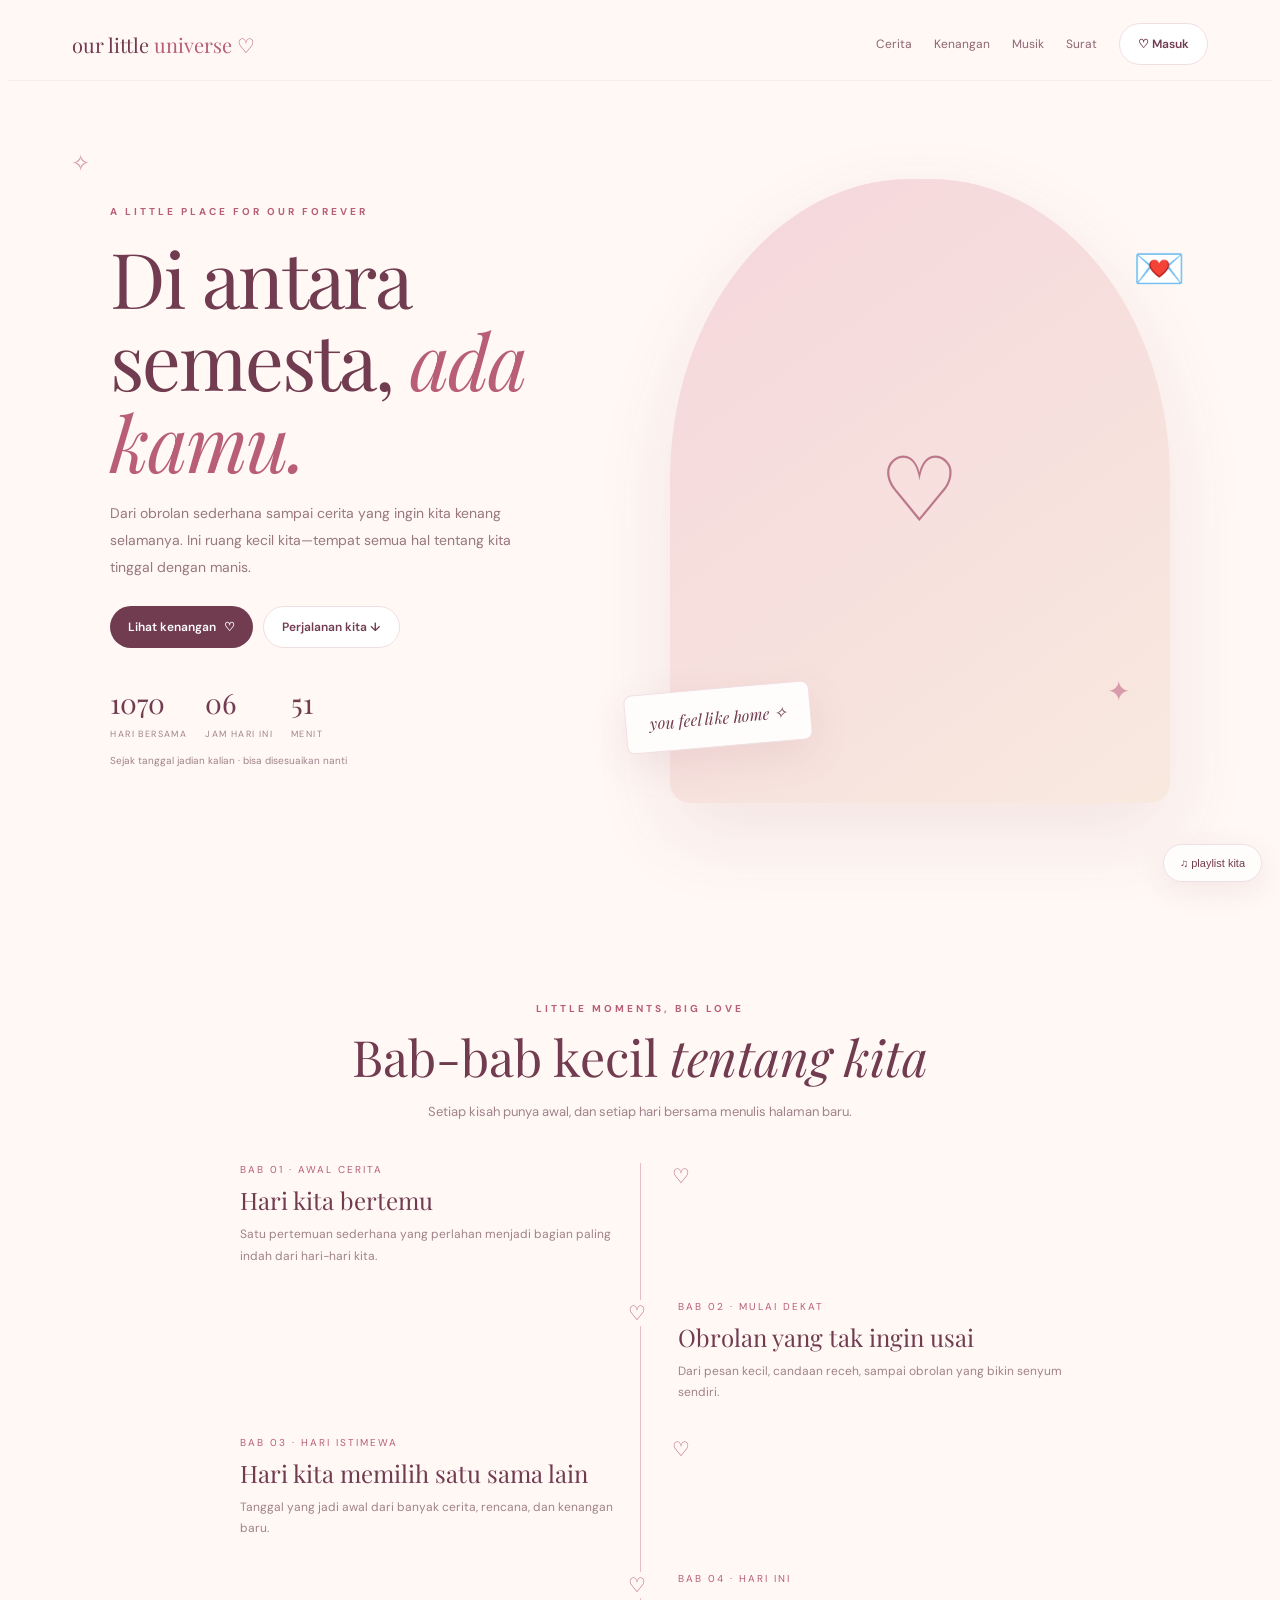
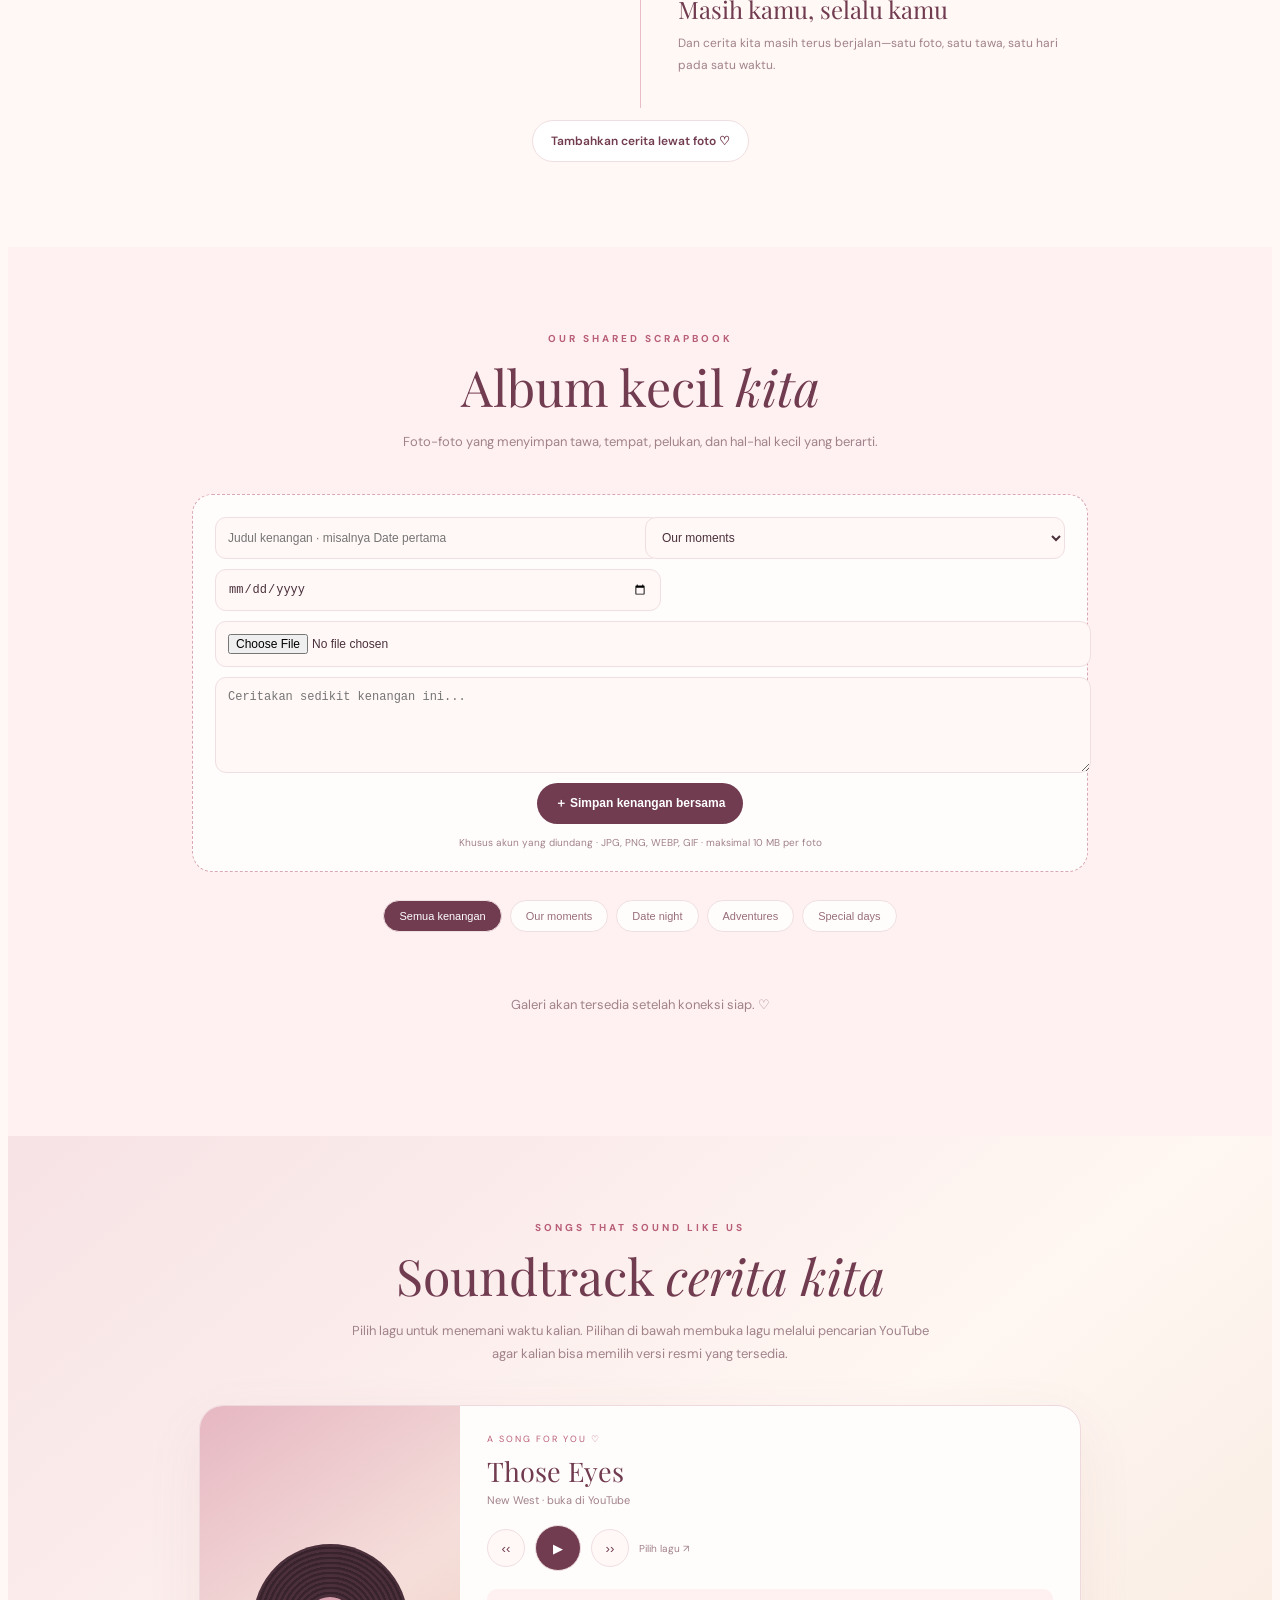
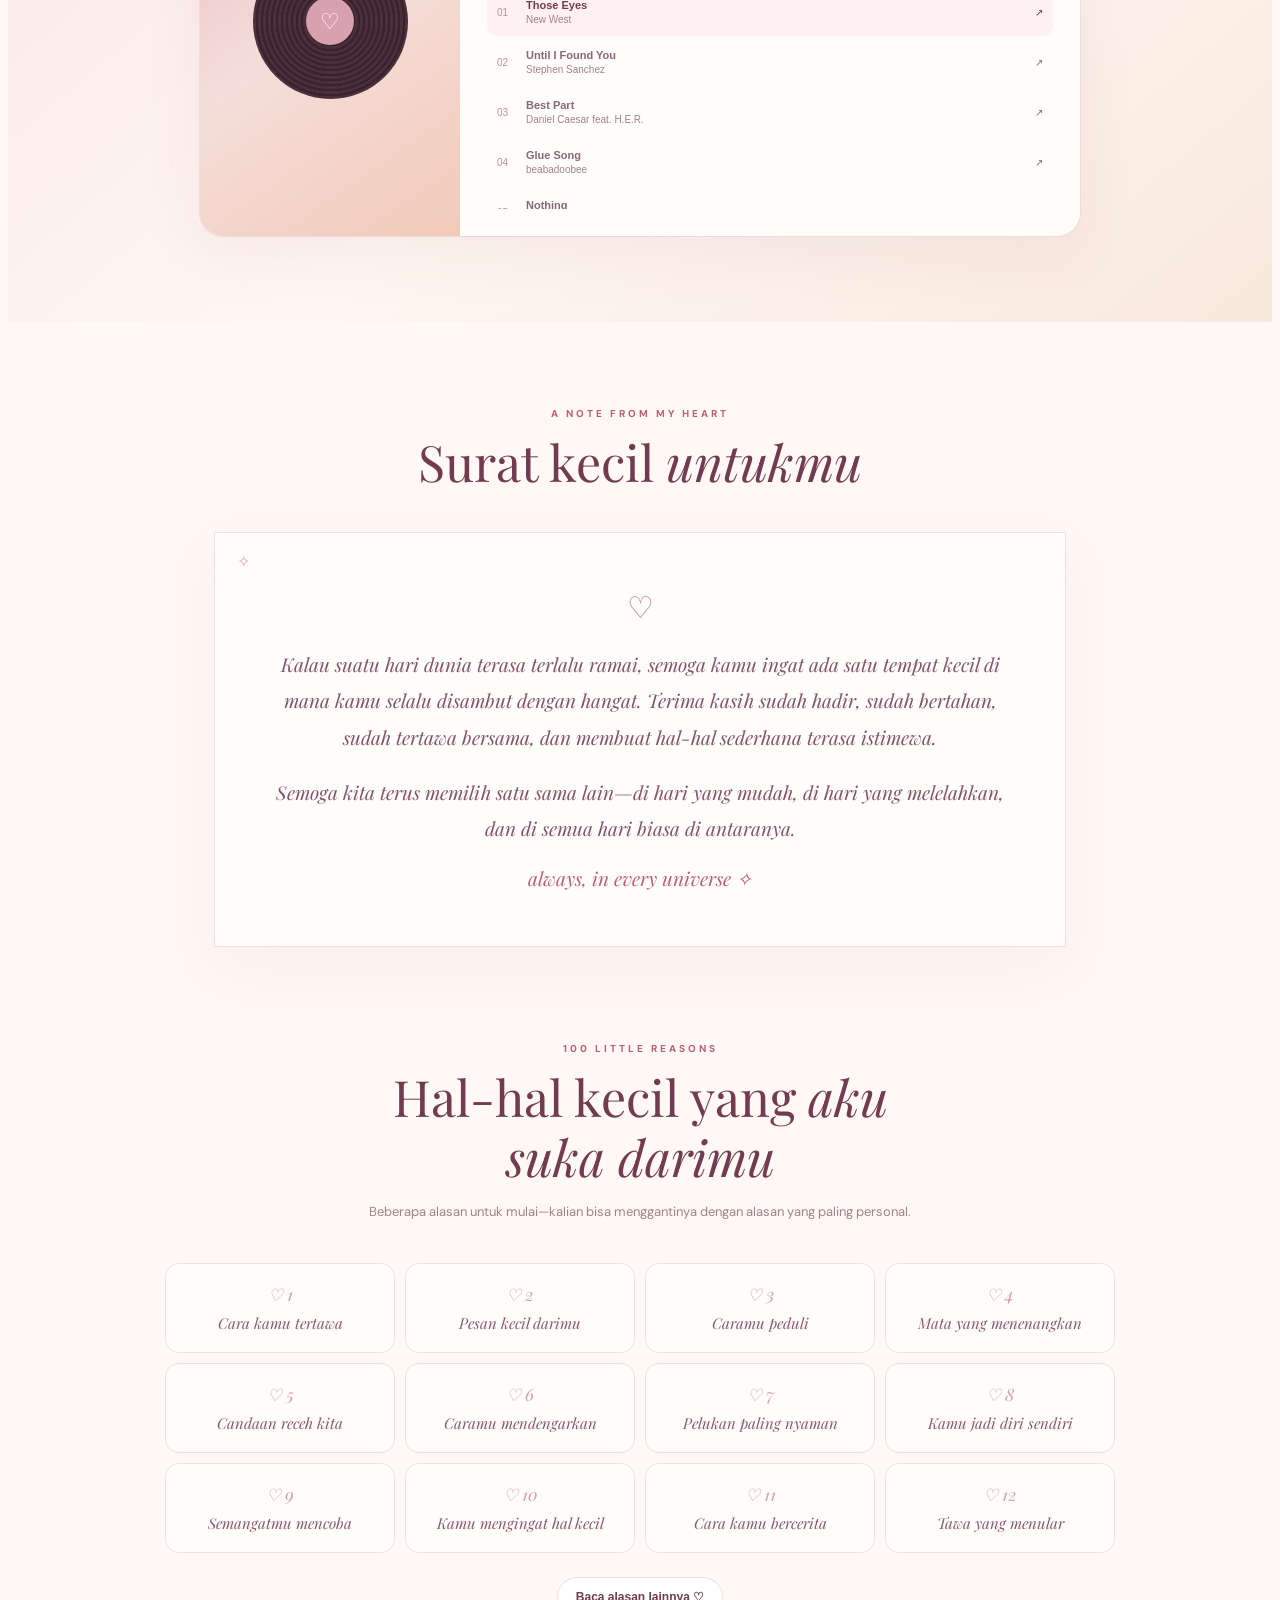
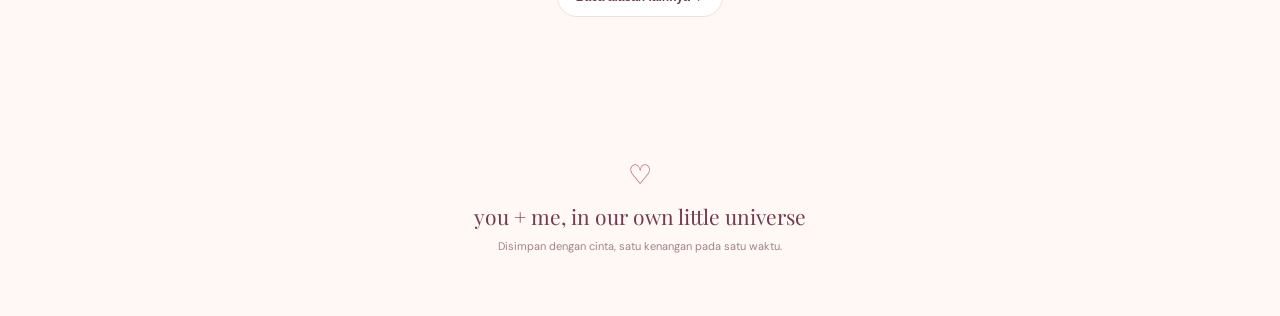
==== public/index.html @ 878b1ac9 "Buat website romantis dengan banyak lagu, animasi romantis, timeline hubungan, dan galeri foto bersa" ====
<!doctype html>
<html lang="id"><head><meta charset="utf-8"><meta name="viewport" content="width=device-width,initial-scale=1"><meta name="theme-color" content="#fff7f5"><title>Our Little Universe ♡</title><link rel="stylesheet" href="/theme.css"><style>
@import url('https://fonts.googleapis.com/css2?family=DM+Sans:wght@400;500;600;700&family=Playfair+Display:ital,wght@0,400;0,500;0,600;1,400;1,500&display=swap');:root{--bg:#fff8f5;--paper:#fffdfb;--rose:#b85e78;--wine:#713b50;--ink:#4b303b;--muted:#a1828b;--line:#f0dfe2}body{font-family:'DM Sans',sans-serif;background:var(--bg);overflow-x:hidden}.serif{font-family:'Playfair Display',Georgia,serif}.top{position:sticky;top:0;z-index:20;display:flex;justify-content:space-between;align-items:center;padding:15px clamp(18px,5vw,70px);background:#fff8f5e8;backdrop-filter:blur(14px);border-bottom:1px solid #f0dfe270}.brand{font-family:'Playfair Display',serif;font-size:20px;color:var(--wine)}.brand span{color:var(--rose)}.nav{display:flex;gap:22px;align-items:center}.nav a{text-decoration:none;color:#8c6673;font-size:12px}.pill,.btn{border:0;border-radius:999px;padding:12px 18px;background:var(--wine);color:#fff;font-size:12px;font-weight:600;text-decoration:none;display:inline-flex;gap:8px;align-items:center;justify-content:center}.pill.light{background:#fff;color:var(--wine);border:1px solid var(--line)}.hero{position:relative;min-height:680px;display:grid;grid-template-columns:1.02fr .98fr;align-items:center;gap:40px;padding:70px clamp(20px,8vw,120px) 86px;overflow:hidden}.eyebrow{font-size:10px;letter-spacing:3px;text-transform:uppercase;color:var(--rose);font-weight:700}.hero h1{font:400 clamp(46px,6vw,82px)/1.07 'Playfair Display',Georgia,serif;letter-spacing:-2px;color:var(--wine);margin:18px 0}.hero h1 em{font-weight:400;color:var(--rose)}.lead{color:#987781;max-width:430px;line-height:1.9;font-size:14px}.actions{display:flex;gap:10px;flex-wrap:wrap;margin:26px 0}.counter{display:flex;gap:18px;margin-top:36px}.count{min-width:62px}.count b{display:block;font:400 28px 'Playfair Display',serif;color:var(--wine)}.count small{font-size:9px;letter-spacing:1.4px;color:#a1828b;text-transform:uppercase}.hero-art{position:relative;max-width:500px;width:100%;margin:auto}.hero-photo{width:100%;aspect-ratio:4/5;object-fit:cover;border-radius:48% 48% 20px 20px;box-shadow:0 30px 80px #8f45551c;background:linear-gradient(145deg,#f5d6db,#f8e9df);display:grid;place-items:center;overflow:hidden}.hero-photo img{width:100%;height:100%;object-fit:cover}.photo-placeholder{font-size:90px;color:#bc788b}.floating-note{position:absolute;bottom:9%;left:-9%;padding:18px 23px;background:#fffdfb;border:1px solid #f1dfe3;box-shadow:0 12px 40px #8f45551a;border-radius:8px;transform:rotate(-5deg);font:italic 16px 'Playfair Display',serif;color:var(--wine)}.sticker{position:absolute;right:-15px;top:10%;font-size:42px;animation:float 4s ease-in-out infinite}.sparkle{position:absolute;color:#d89bab;animation:twinkle 3s infinite}.sparkle.s1{top:8%;left:5%;font-size:23px}.sparkle.s2{bottom:15%;right:8%;font-size:28px;animation-delay:1s}.section{padding:85px clamp(20px,8vw,120px)}.section-head{text-align:center;max-width:600px;margin:0 auto 40px}.section-head h2{font:400 clamp(34px,4vw,50px)/1.2 'Playfair Display',serif;color:var(--wine);margin:12px 0}.section-head p{font-size:13px;color:var(--muted);line-height:1.8}.stats{display:grid;grid-template-columns:repeat(3,1fr);gap:12px;max-width:800px;margin:0 auto}.stat{padding:26px;text-align:center;border:1px solid var(--line);border-radius:18px;background:#fffdfb}.stat b{display:block;font:400 30px 'Playfair Display',serif;color:var(--rose)}.stat span{font-size:10px;letter-spacing:1.2px;color:var(--muted);text-transform:uppercase}.timeline{max-width:800px;margin:auto;position:relative}.timeline:before{content:'';position:absolute;left:50%;top:0;bottom:0;width:1px;background:#e8bdc8}.event{width:50%;padding:0 38px 32px 0;position:relative}.event:nth-child(even){margin-left:50%;padding:0 0 32px 38px}.event:after{content:'♡';position:absolute;right:-12px;top:0;color:var(--rose);background:var(--bg);font-size:20px}.event:nth-child(even):after{right:auto;left:-12px}.event .date{font-size:10px;letter-spacing:2px;color:var(--rose);text-transform:uppercase}.event h3{font:400 24px 'Playfair Display',serif;color:var(--wine);margin:8px 0}.event p{font-size:12px;line-height:1.8;color:var(--muted);margin:0}.gallery-wrap{background:#fff1f1}.gallery-tools{display:flex;justify-content:center;gap:8px;flex-wrap:wrap;margin-bottom:26px}.filter{border:1px solid var(--line);background:#fffdfb;color:#986e7a;border-radius:999px;padding:9px 15px;font-size:11px}.filter.active{background:var(--wine);color:#fff}.upload{max-width:850px;margin:0 auto 28px;padding:22px;background:#fffdfb;border:1px dashed #d9a8b6;border-radius:20px}.upload-grid{display:grid;grid-template-columns:1fr 1fr;gap:10px}.upload input,.upload textarea,.upload select{width:100%;border:1px solid var(--line);background:#fff8f7;border-radius:11px;padding:12px;color:var(--ink);font-size:12px}.upload textarea{grid-column:1/-1;min-height:70px;resize:vertical}.upload .file{grid-column:1/-1}.upload .submit{grid-column:1/-1;justify-self:center}.gallery{display:grid;grid-template-columns:repeat(3,minmax(0,1fr));gap:18px;max-width:1100px;margin:auto}.memory{background:#fffdfb;padding:10px 10px 18px;border:1px solid #f1e2e5;box-shadow:0 8px 24px #7f43510a;transform:rotate(var(--tilt,0deg));transition:transform .3s,box-shadow .3s;cursor:pointer}.memory:hover{transform:translateY(-6px) rotate(0deg);box-shadow:0 18px 40px #7f435118}.memory img{width:100%;aspect-ratio:4/4.5;object-fit:cover;display:block;background:#f7e3e5}.memory h3{font:400 19px 'Playfair Display',serif;margin:13px 5px 5px;color:var(--wine)}.memory p{font-size:11px;line-height:1.6;color:var(--muted);margin:0 5px}.memory small{display:block;margin:10px 5px 0;font-size:9px;letter-spacing:1px;color:#bd8a98}.empty{grid-column:1/-1;text-align:center;padding:38px;color:var(--muted);font-size:13px}.music{background:linear-gradient(140deg,#f7e2e5,#fff7f2 55%,#f7e8dd)}.music-player{max-width:880px;margin:auto;display:grid;grid-template-columns:260px 1fr;background:#fffdfb;border:1px solid #eed9df;border-radius:24px;overflow:hidden;box-shadow:0 20px 60px #87445612}.album{display:grid;place-items:center;min-height:280px;background:linear-gradient(145deg,#e6b7c2,#f5deda,#f1c9b8);font-size:78px;position:relative}.vinyl{width:155px;height:155px;border-radius:50%;background:repeating-radial-gradient(circle,#4b303b 0 2px,#38232d 3px 5px);display:grid;place-items:center;animation:spin 12s linear infinite}.vinyl:after{content:'♡';width:48px;height:48px;border-radius:50%;display:grid;place-items:center;background:#d9a0af;color:#fff;font-size:22px}.player-body{padding:27px}.now-label{font-size:9px;letter-spacing:2px;color:var(--rose);text-transform:uppercase}.track-title{font:400 27px 'Playfair Display',serif;color:var(--wine);margin:8px 0 4px}.artist{font-size:11px;color:var(--muted)}.player-controls{display:flex;align-items:center;gap:10px;margin:18px 0}.control{border:1px solid var(--line);border-radius:50%;width:38px;height:38px;background:#fff8f7;color:var(--wine)}.control.main{background:var(--wine);color:white;width:46px;height:46px}.playlist{display:grid;gap:3px;max-height:220px;overflow:auto}.track{border:0;background:transparent;display:flex;align-items:center;gap:12px;padding:10px;border-radius:10px;text-align:left;color:#886875}.track:hover,.track.active{background:#fff0f2;color:var(--wine)}.track .num{font-size:10px;color:#c58d9c;width:17px}.track strong{font-size:11px;font-weight:600;display:block}.track small{font-size:10px;color:var(--muted)}.track .out{margin-left:auto;font-size:10px}.love-letter{max-width:740px;margin:auto;padding:clamp(28px,5vw,55px);background:#fffdfb;border:1px solid var(--line);box-shadow:0 20px 60px #8744560d;text-align:center;position:relative}.love-letter:before{content:'✧';position:absolute;top:18px;left:22px;color:#dba7b5}.love-letter p{font:italic 19px/1.9 'Playfair Display',serif;color:#815566}.reasons{display:grid;grid-template-columns:repeat(4,1fr);gap:10px;max-width:950px;margin:auto}.reason{padding:19px 12px;background:#fffdfb;border:1px solid var(--line);border-radius:14px;text-align:center;font:italic 15px 'Playfair Display',serif;color:#88596a}.reason span{display:block;color:#d39aa9;font-size:17px;margin-bottom:8px}.footer{text-align:center;padding:55px 20px;color:#a1828b;font-size:11px}.footer .heart{font-size:27px;color:var(--rose);display:block;margin-bottom:10px;animation:pulse 2s infinite}.music-note{position:fixed;right:18px;bottom:18px;z-index:30;border:1px solid var(--line);background:#fffdfb;color:var(--wine);border-radius:999px;padding:12px 16px;box-shadow:0 8px 30px #87445618;font-size:11px}.toast{position:fixed;left:50%;bottom:24px;transform:translate(-50%,20px);background:#713b50;color:#fff;padding:12px 20px;border-radius:999px;font-size:12px;opacity:0;transition:.3s;z-index:60;pointer-events:none}.toast.show{opacity:1;transform:translate(-50%,0)}.hearts{position:fixed;inset:0;pointer-events:none;overflow:hidden;z-index:25}.heartbit{position:absolute;bottom:-40px;color:#d997a9;animation:rise 9s linear forwards;opacity:.65}.modal{position:fixed;inset:0;background:#432432b8;display:none;align-items:center;justify-content:center;padding:20px;z-index:50}.modal.open{display:flex}.modal-card{max-width:760px;width:100%;background:#fffdfb;padding:12px;border-radius:18px}.modal-card img{width:100%;max-height:70vh;object-fit:contain;background:#f8e9eb}.modal-caption{padding:12px 6px;color:var(--wine)}.modal-caption p{font-size:12px;color:var(--muted)}.close{float:right;border:0;background:#f9e9ec;color:var(--wine);border-radius:50%;width:32px;height:32px}.signed{font-size:10px;color:var(--muted)}
@keyframes float{0%,100%{transform:translateY(0) rotate(7deg)}50%{transform:translateY(-12px) rotate(-4deg)}}@keyframes twinkle{0%,100%{opacity:.35;transform:scale(.8)}50%{opacity:1;transform:scale(1.15)}}@keyframes pulse{0%,100%{transform:scale(1)}50%{transform:scale(1.1)}}@keyframes spin{to{transform:rotate(360deg)}}@keyframes rise{to{transform:translateY(-110vh) rotate(25deg);opacity:0}}@media(max-width:760px){.nav{gap:11px}.nav a{font-size:10px}.nav .pill{padding:9px 12px}.hero{grid-template-columns:1fr;padding-top:48px;gap:24px;min-height:auto}.hero-copy{text-align:center}.hero .lead{margin:auto}.actions,.counter{justify-content:center}.hero-art{max-width:350px}.floating-note{left:-2%}.section{padding:65px 18px}.gallery{grid-template-columns:repeat(2,minmax(0,1fr));gap:11px}.music-player{grid-template-columns:1fr}.album{min-height:190px}.vinyl{width:120px;height:120px}.reasons{grid-template-columns:repeat(2,1fr)}.event{padding-right:22px}.event:nth-child(even){padding-left:22px}.event h3{font-size:20px}.stats{gap:7px}.stat{padding:19px 8px}.stat b{font-size:25px}.stat span{font-size:8px}.upload-grid{grid-template-columns:1fr}.upload textarea,.upload .file,.upload .submit{grid-column:1}.brand{font-size:16px}}@media(prefers-reduced-motion:reduce){*,*:before,*:after{animation-duration:.01ms!important;animation-iteration-count:1!important;scroll-behavior:auto!important;transition:none!important}}
</style></head><body><header class="top"><a class="brand" href="#home" style="text-decoration:none">our little <span>universe ♡</span></a><nav class="nav"><a href="#story">Cerita</a><a href="#memories">Kenangan</a><a href="#music">Musik</a><a href="#letter">Surat</a><a class="pill light" href="/login">♡ Masuk</a></nav></header><div class="hearts" id="hearts"></div><main id="home"><section class="hero"><span class="sparkle s1">✧</span><div class="hero-copy"><div class="eyebrow">a little place for our forever</div><h1>Di antara<br>semesta, <em>ada kamu.</em></h1><p class="lead">Dari obrolan sederhana sampai cerita yang ingin kita kenang selamanya. Ini ruang kecil kita—tempat semua hal tentang kita tinggal dengan manis.</p><div class="actions"><a class="pill" href="#memories">Lihat kenangan <span>♡</span></a><a class="pill light" href="#story">Perjalanan kita ↓</a></div><div class="counter"><div class="count"><b id="days">000</b><small>hari bersama</small></div><div class="count"><b id="hours">00</b><small>jam hari ini</small></div><div class="count"><b id="minutes">00</b><small>menit</small></div></div><p class="signed" style="margin-top:12px">Sejak tanggal jadian kalian · bisa disesuaikan nanti</p></div><div class="hero-art"><div class="hero-photo" id="heroPhoto"><div class="photo-placeholder">♡</div></div><div class="floating-note">you feel like home ✧</div><div class="sticker">💌</div><span class="sparkle s2">✦</span></div></section><section class="section" id="story"><div class="section-head"><div class="eyebrow">little moments, big love</div><h2>Bab-bab kecil <em>tentang kita</em></h2><p>Setiap kisah punya awal, dan setiap hari bersama menulis halaman baru.</p></div><div class="timeline"><article class="event"><div class="date">Bab 01 · awal cerita</div><h3>Hari kita bertemu</h3><p>Satu pertemuan sederhana yang perlahan menjadi bagian paling indah dari hari-hari kita.</p></article><article class="event"><div class="date">Bab 02 · mulai dekat</div><h3>Obrolan yang tak ingin usai</h3><p>Dari pesan kecil, candaan receh, sampai obrolan yang bikin senyum sendiri.</p></article><article class="event"><div class="date">Bab 03 · hari istimewa</div><h3>Hari kita memilih satu sama lain</h3><p>Tanggal yang jadi awal dari banyak cerita, rencana, dan kenangan baru.</p></article><article class="event"><div class="date">Bab 04 · hari ini</div><h3>Masih kamu, selalu kamu</h3><p>Dan cerita kita masih terus berjalan—satu foto, satu tawa, satu hari pada satu waktu.</p></article></div><div style="text-align:center;margin-top:12px"><a class="pill light" href="#memories">Tambahkan cerita lewat foto ♡</a></div></section><section class="section gallery-wrap" id="memories"><div class="section-head"><div class="eyebrow">our shared scrapbook</div><h2>Album kecil <em>kita</em></h2><p>Foto-foto yang menyimpan tawa, tempat, pelukan, dan hal-hal kecil yang berarti.</p></div><div class="upload"><form id="uploadForm" class="upload-grid"><input name="title" placeholder="Judul kenangan · misalnya Date pertama" maxlength="100" required><select name="category"><option>Our moments</option><option>Date night</option><option>Little adventures</option><option>Silly us</option><option>Special days</option><option>Just because</option></select><input name="date" type="date" aria-label="Tanggal kenangan"><input name="file" class="file" type="file" accept="image/jpeg,image/png,image/webp,image/gif" required><textarea name="caption" maxlength="500" placeholder="Ceritakan sedikit kenangan ini..."></textarea><button class="pill submit" type="submit">＋ Simpan kenangan bersama</button></form><p class="signed" style="text-align:center;margin:12px 0 0">Khusus akun yang diundang · JPG, PNG, WEBP, GIF · maksimal 10 MB per foto</p></div><div class="gallery-tools"><button class="filter active" data-filter="All">Semua kenangan</button><button class="filter" data-filter="Our moments">Our moments</button><button class="filter" data-filter="Date night">Date night</button><button class="filter" data-filter="Little adventures">Adventures</button><button class="filter" data-filter="Special days">Special days</button></div><div class="gallery" id="gallery"><div class="empty">Kenangan kalian akan muncul di sini setelah login dan mengunggah foto ♡</div></div></section><section class="section music" id="music"><div class="section-head"><div class="eyebrow">songs that sound like us</div><h2>Soundtrack <em>cerita kita</em></h2><p>Pilih lagu untuk menemani waktu kalian. Pilihan di bawah membuka lagu melalui pencarian YouTube agar kalian bisa memilih versi resmi yang tersedia.</p></div><div class="music-player"><div class="album"><div class="vinyl"></div></div><div class="player-body"><div class="now-label">a song for you ♡</div><div class="track-title" id="trackTitle">Those Eyes</div><div class="artist" id="trackArtist">New West · buka untuk mendengarkan</div><div class="player-controls"><button class="control" id="prev" aria-label="Lagu sebelumnya">‹‹</button><button class="control main" id="play" aria-label="Buka lagu">▶</button><button class="control" id="next" aria-label="Lagu berikutnya">››</button><span class="signed">Pilih lagu ↗</span></div><div class="playlist" id="playlist"></div></div></div></section><section class="section" id="letter"><div class="section-head"><div class="eyebrow">a note from my heart</div><h2>Surat kecil <em>untukmu</em></h2></div><div class="love-letter"><div style="font-size:30px;color:#c47e91">♡</div><p>Kalau suatu hari dunia terasa terlalu ramai, semoga kamu ingat ada satu tempat kecil di mana kamu selalu disambut dengan hangat. Terima kasih sudah hadir, sudah bertahan, sudah tertawa bersama, dan membuat hal-hal sederhana terasa istimewa.</p><p>Semoga kita terus memilih satu sama lain—di hari yang mudah, di hari yang melelahkan, dan di semua hari biasa di antaranya.</p><div class="serif" style="color:#b85e78;font-size:19px;font-style:italic">always, in every universe ✧</div></div></section><section class="section" style="padding-top:10px"><div class="section-head"><div class="eyebrow">100 little reasons</div><h2>Hal-hal kecil yang <em>aku suka darimu</em></h2><p>Beberapa alasan untuk mulai—kalian bisa menggantinya dengan alasan yang paling personal.</p></div><div class="reasons" id="reasons"></div><div style="text-align:center;margin-top:24px"><button class="pill light" id="moreReasons">Tampilkan alasan lainnya ♡</button></div></section></main><footer class="footer"><span class="heart">♡</span><div class="serif" style="font-size:21px;color:#713b50;margin-bottom:9px">you + me, in our own little universe</div>Disimpan dengan cinta, satu kenangan pada satu waktu. <span id="userLine"></span></footer><button class="music-note" id="musicJump">♫ playlist kita</button><div class="toast" id="toast"></div><div class="modal" id="modal"><div class="modal-card"><button class="close" id="closeModal">×</button><img id="modalImg" alt="Kenangan kita"><div class="modal-caption"><strong id="modalTitle"></strong><p id="modalText"></p><button id="deleteMemory" class="pill light" style="margin:8px 0">Hapus foto ini</button></div></div></div>
<script>
const API='/api/memories';const allowedSongs=[['Those Eyes','New West'],['Until I Found You','Stephen Sanchez'],['Best Part','Daniel Caesar feat. H.E.R.'],['Glue Song','beabadoobee'],['Nothing','Bruno Major'],['I Wanna Be Yours','Arctic Monkeys'],['Every Summertime','NIKI'],['Like You Do','Joji'],['Can I Call You Tonight?','Dayglow'],['Lover','Taylor Swift'],['double take','dhruv'],['Here With Me','d4vd'],['Yellow','Coldplay'],['Kiss Me','Sixpence None the Richer'],['Lucky','Jason Mraz & Colbie Caillat'],['A Thousand Years','Christina Perri'],['Photograph','Ed Sheeran'],['Say You Won’t Let Go','James Arthur'],['Until I Found You (Em Beihold Version)','Stephen Sanchez'],['You Are The Reason','Calum Scott'],['Nothing’s Gonna Change My Love for You','George Benson'],['Can’t Help Falling in Love','Elvis Presley'],['Perfect','Ed Sheeran'],['Day 1 ◑','HONNE'],['La La Lost You','NIKI'],['The Only Exception','Paramore'],['Sweet','Cigarettes After Sex'],['I Like Me Better','Lauv'],['Just the Way You Are','Bruno Mars'],['Love Someone','Lukas Graham']];let songIndex=0;let memories=[];let activeFilter='All';let selectedMemory=null;let reasonPage=0;const reasons=['Cara kamu tertawa','Pesan kecil darimu','Caramu peduli','Mata yang menenangkan','Candaan receh kita','Caramu mendengarkan','Pelukan paling nyaman','Kamu jadi diri sendiri','Semangatmu mencoba','Kamu mengingat hal kecil','Cara kamu bercerita','Tawa yang menular','Sabar menghadapi aku','Kamu membuatku tenang','Rencana-rencana sederhana','Jalan-jalan tanpa tujuan','Makan bareng kamu','Lagu yang mengingatkanmu','Caramu menyemangati','Kita tumbuh bersama','Kamu menghargai hal kecil','Cara kamu meminta maaf','Kejujuranmu','Mimpi yang kamu ceritakan','Kamu percaya padaku','Foto blur yang lucu','Obrolan sebelum tidur','Kejutan sederhana','Cara kamu menyebut namaku','Hari biasa jadi spesial','Kamu tetap berusaha','Caramu memegang tanganku','Kita punya lelucon sendiri','Kamu menghargai waktuku','Keberanianmu','Caramu belajar hal baru','Kamu mau memahami','Kita saling menguatkan','Tatapan penuh arti','Caramu menyambutku','Pesan selamat pagi','Ucapan selamat tidur','Kamu menghormati batasanku','Kamu bangga padaku','Cara kita berdamai','Kamu mendukung mimpiku','Kita bisa diam bersama','Kamu berbagi ceritamu','Perhatian kecilmu','Kamu membuatku tersenyum','Caramu memeluk','Kamu ingat makanan favoritku','Kita merayakan hal kecil','Caramu memberi ruang','Kamu tidak berpura-pura','Kita belajar dari salah','Kamu berani jujur','Kamu membuatku merasa cukup','Kita punya tempat favorit','Kamu kirim meme lucu','Kamu menanyakan hariku','Kita membuat tradisi sendiri','Caramu bersikap lembut','Kamu peduli pada orang lain','Kamu menghargai usahaku','Kita punya lagu sendiri','Kamu menemani saat sulit','Caramu menyentuh bahuku','Kamu menerima kekuranganku','Kita merencanakan masa depan','Kamu menghargai pendapatku','Caramu menepati janji','Kita berani mencoba','Kamu mengajakku tertawa','Kamu membuatku merasa aman','Kita saling belajar','Kamu tetap lembut saat lelah','Caramu mengucap terima kasih','Kamu mau tumbuh bersama','Kita menghargai perbedaan','Kamu mendukung pilihanku','Kamu membuat rumah terasa dekat','Kita punya banyak cerita','Kamu hadir sepenuh hati','Caramu merayakan keberhasilanku','Kita saling memberi semangat','Kamu bertanya sebelum berasumsi','Kamu menghargai keluargaku','Kamu mau mendengar','Kita bisa menjadi tim','Kamu tidak menyerah mudah','Caramu menunjukkan kasih','Kamu membuatku merasa dipilih','Kita menertawakan hal kecil','Kamu memberi perhatian tulus','Kita saling memaafkan','Kamu menghormati impianku','Kita masih punya banyak tempat','Aku bisa menjadi diriku','Karena itu kamu'];
function toast(t){const el=document.getElementById('toast');el.textContent=t;el.classList.add('show');setTimeout(()=>el.classList.remove('show'),2600)}function songUrl(s){return 'https://www.youtube.com/results?search_query='+encodeURIComponent(s[0]+' '+s[1]+' official audio')}function renderSongs(){document.getElementById('playlist').innerHTML=allowedSongs.map((s,i)=>`<button class="track ${i===songIndex?'active':''}" data-song="${i}"><span class="num">${String(i+1).padStart(2,'0')}</span><span><strong>${s[0]}</strong><small>${s[1]}</small></span><span class="out">↗</span></button>`).join('');document.getElementById('trackTitle').textContent=allowedSongs[songIndex][0];document.getElementById('trackArtist').textContent=allowedSongs[songIndex][1]+' · buka di YouTube';document.querySelectorAll('[data-song]').forEach(b=>b.onclick=()=>{songIndex=+b.dataset.song;renderSongs();window.open(songUrl(allowedSongs[songIndex]),'_blank','noopener')});document.getElementById('play').onclick=()=>window.open(songUrl(allowedSongs[songIndex]),'_blank','noopener');document.getElementById('prev').onclick=()=>{songIndex=(songIndex+allowedSongs.length-1)%allowedSongs.length;renderSongs()};document.getElementById('next').onclick=()=>{songIndex=(songIndex+1)%allowedSongs.length;renderSongs()}}
function renderReasons(){const start=reasonPage*12;document.getElementById('reasons').innerHTML=reasons.slice(start,start+12).map((r,i)=>`<div class="reason"><span>♡ ${start+i+1}</span>${r}</div>`).join('');document.getElementById('moreReasons').textContent=start+12>=reasons.length?'Kembali ke awal ♡':'Baca alasan lainnya ♡'}document.getElementById('moreReasons').onclick=()=>{reasonPage=(reasonPage+1)*12>=reasons.length?0:reasonPage+1;renderReasons()};function renderGallery(){const shown=memories.filter(m=>activeFilter==='All'||m.category===activeFilter);const g=document.getElementById('gallery');if(!shown.length){g.innerHTML='<div class="empty">Belum ada foto di kategori ini. Tambahkan kenangan pertama kalian ♡</div>';return}g.innerHTML=shown.map((m,i)=>`<article class="memory" data-id="${m.id}" style="--tilt:${i%2?1.1:-1.1}deg"><img src="${m.image}" alt="${escapeHtml(m.title)}" loading="lazy"><h3>${escapeHtml(m.title)}</h3><p>${escapeHtml(m.caption||'Satu momen kecil, satu kenangan besar.')}</p><small>${escapeHtml(m.category)} · ${m.date||''}</small></article>`).join('');g.querySelectorAll('.memory').forEach(card=>card.onclick=()=>openMemory(memories.find(m=>String(m.id)===card.dataset.id)))}function escapeHtml(s){return String(s||'').replace(/[&<>"']/g,c=>({'&':'&amp;','<':'&lt;','>':'&gt;','"':'&quot;',"'":'&#39;'}[c]))}function openMemory(m){if(!m)return;selectedMemory=m;document.getElementById('modalImg').src=m.image;document.getElementById('modalTitle').textContent=m.title;document.getElementById('modalText').textContent=(m.caption||'')+' · '+(m.uploadedBy||'kenangan bersama');document.getElementById('modal').classList.add('open')}document.getElementById('closeModal').onclick=()=>document.getElementById('modal').classList.remove('open');document.getElementById('modal').onclick=e=>{if(e.target.id==='modal')e.currentTarget.classList.remove('open')};document.getElementById('deleteMemory').onclick=async()=>{if(!selectedMemory||!confirm('Hapus kenangan ini untuk kalian berdua?'))return;try{const r=await fetch(API+'/delete',{method:'POST',headers:{'Content-Type':'application/json'},body:JSON.stringify({id:selectedMemory.id})});const d=await r.json();if(!r.ok)throw Error(d.error||'Gagal menghapus');memories=memories.filter(m=>String(m.id)!==String(selectedMemory.id));document.getElementById('modal').classList.remove('open');renderGallery();toast('Kenangan berhasil dihapus.')}catch(e){toast(e.message)}};document.querySelectorAll('.filter').forEach(b=>b.onclick=()=>{activeFilter=b.dataset.filter;document.querySelectorAll('.filter').forEach(x=>x.classList.toggle('active',x===b));renderGallery()});document.getElementById('uploadForm').onsubmit=async e=>{e.preventDefault();const form=e.currentTarget;const file=form.elements.file.files[0];if(!file)return toast('Pilih foto terlebih dahulu.');if(file.size>10*1024*1024)return toast('Ukuran foto maksimal 10 MB.');const btn=form.querySelector('button');btn.disabled=true;btn.textContent='Menyimpan kenangan…';try{let uploadFile=file;if(file.size>3*1024*1024){uploadFile=await compressImage(file)}const fd=new FormData();fd.append('file',uploadFile,uploadFile.name||'memory.jpg');fd.append('title',form.elements.title.value);fd.append('caption',form.elements.caption.value);fd.append('category',form.elements.category.value);fd.append('date',form.elements.date.value);const r=await fetch(API+'/upload',{method:'POST',body:fd});const d=await r.json();if(!r.ok)throw Error(d.error||'Upload gagal');form.reset();await loadMemories();toast('Kenangan tersimpan untuk kalian berdua ♡')}catch(err){toast(err.message||'Upload belum berhasil. Coba lagi.')}finally{btn.disabled=false;btn.textContent='＋ Simpan kenangan bersama'}};function compressImage(file){return new Promise((resolve,reject)=>{const reader=new FileReader();reader.onerror=reject;reader.onload=()=>{const img=new Image();img.onerror=()=>resolve(file);img.onload=()=>{const scale=Math.min(1,1800/Math.max(img.width,img.height));const c=document.createElement('canvas');c.width=Math.round(img.width*scale);c.height=Math.round(img.height*scale);c.getContext('2d').drawImage(img,0,0,c.width,c.height);c.toBlob(blob=>{if(!blob)return resolve(file);resolve(new File([blob],'memory.jpg',{type:'image/jpeg'}))},'image/jpeg',.82)};img.src=reader.result};reader.readAsDataURL(file)})}async function loadMemories(){try{const r=await fetch(API+'/list');const d=await r.json();if(!r.ok){document.getElementById('gallery').innerHTML='<div class="empty">Masuk menggunakan akun Gmail yang diundang untuk melihat galeri dan mengunggah foto. <a href="/login">Masuk di sini ♡</a></div>';document.getElementById('userLine').textContent='';return}memories=d.items||[];document.getElementById('userLine').textContent=' · Masuk sebagai '+(d.user.email||'');renderGallery();if(memories.length){const first=memories[0];document.getElementById('heroPhoto').innerHTML='<img src="'+first.image+'" alt="Kenangan favorit kita">'}}catch(e){document.getElementById('gallery').innerHTML='<div class="empty">Galeri akan tersedia setelah koneksi siap. ♡</div>'}}function startHearts(){const root=document.getElementById('hearts');setInterval(()=>{if(window.matchMedia('(prefers-reduced-motion: reduce)').matches)return;const h=document.createElement('span');h.className='heartbit';h.textContent=['♡','♥','✧','✦'][Math.floor(Math.random()*4)];h.style.left=Math.random()*100+'%';h.style.fontSize=(12+Math.random()*18)+'px';h.style.animationDuration=(7+Math.random()*6)+'s';root.appendChild(h);setTimeout(()=>h.remove(),14000)},1300)}function updateCounter(){const start=new Date('2024-01-01T00:00:00');const now=new Date();const days=Math.max(0,Math.floor((now-start)/86400000));document.getElementById('days').textContent=String(days).padStart(3,'0');document.getElementById('hours').textContent=String(now.getHours()).padStart(2,'0');document.getElementById('minutes').textContent=String(now.getMinutes()).padStart(2,'0')}document.getElementById('musicJump').onclick=()=>document.getElementById('music').scrollIntoView({behavior:'smooth'});renderSongs();renderReasons();loadMemories();updateCounter();setInterval(updateCounter,60000);startHearts();
</script></body></html>
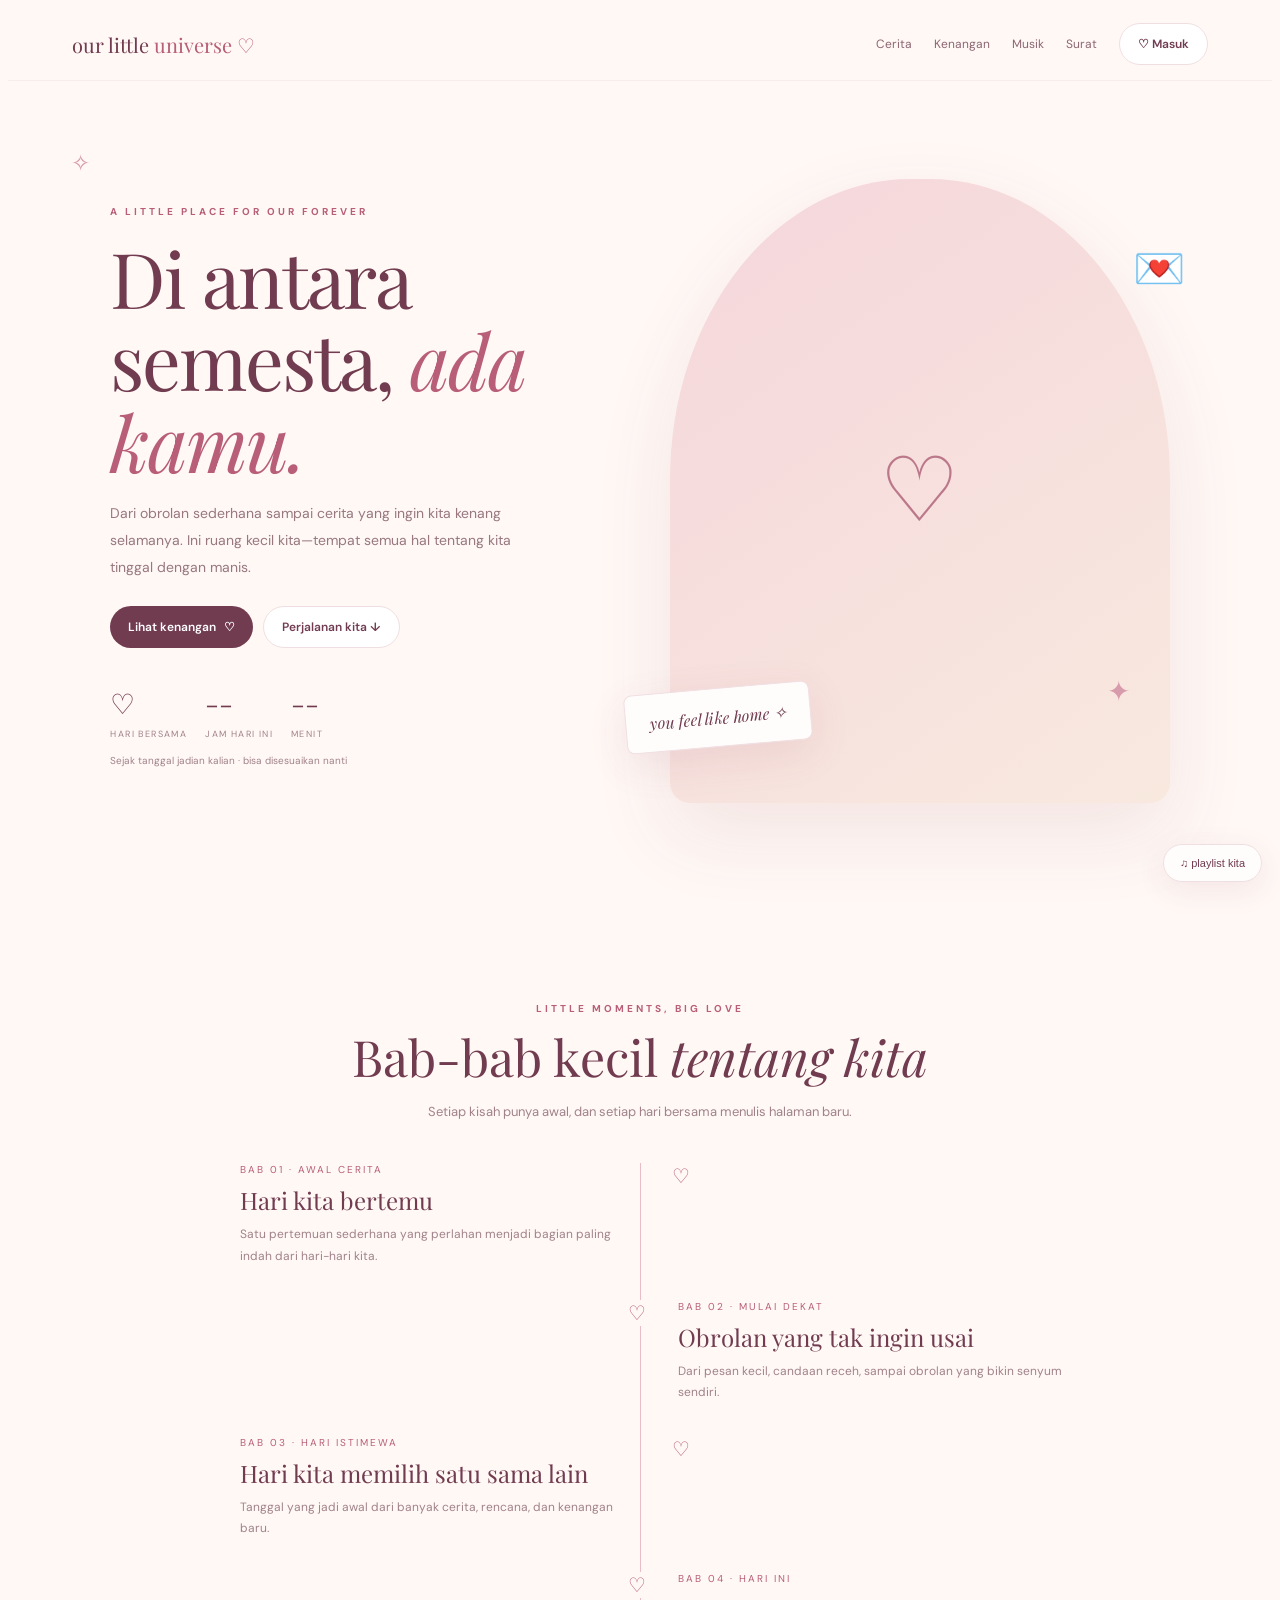
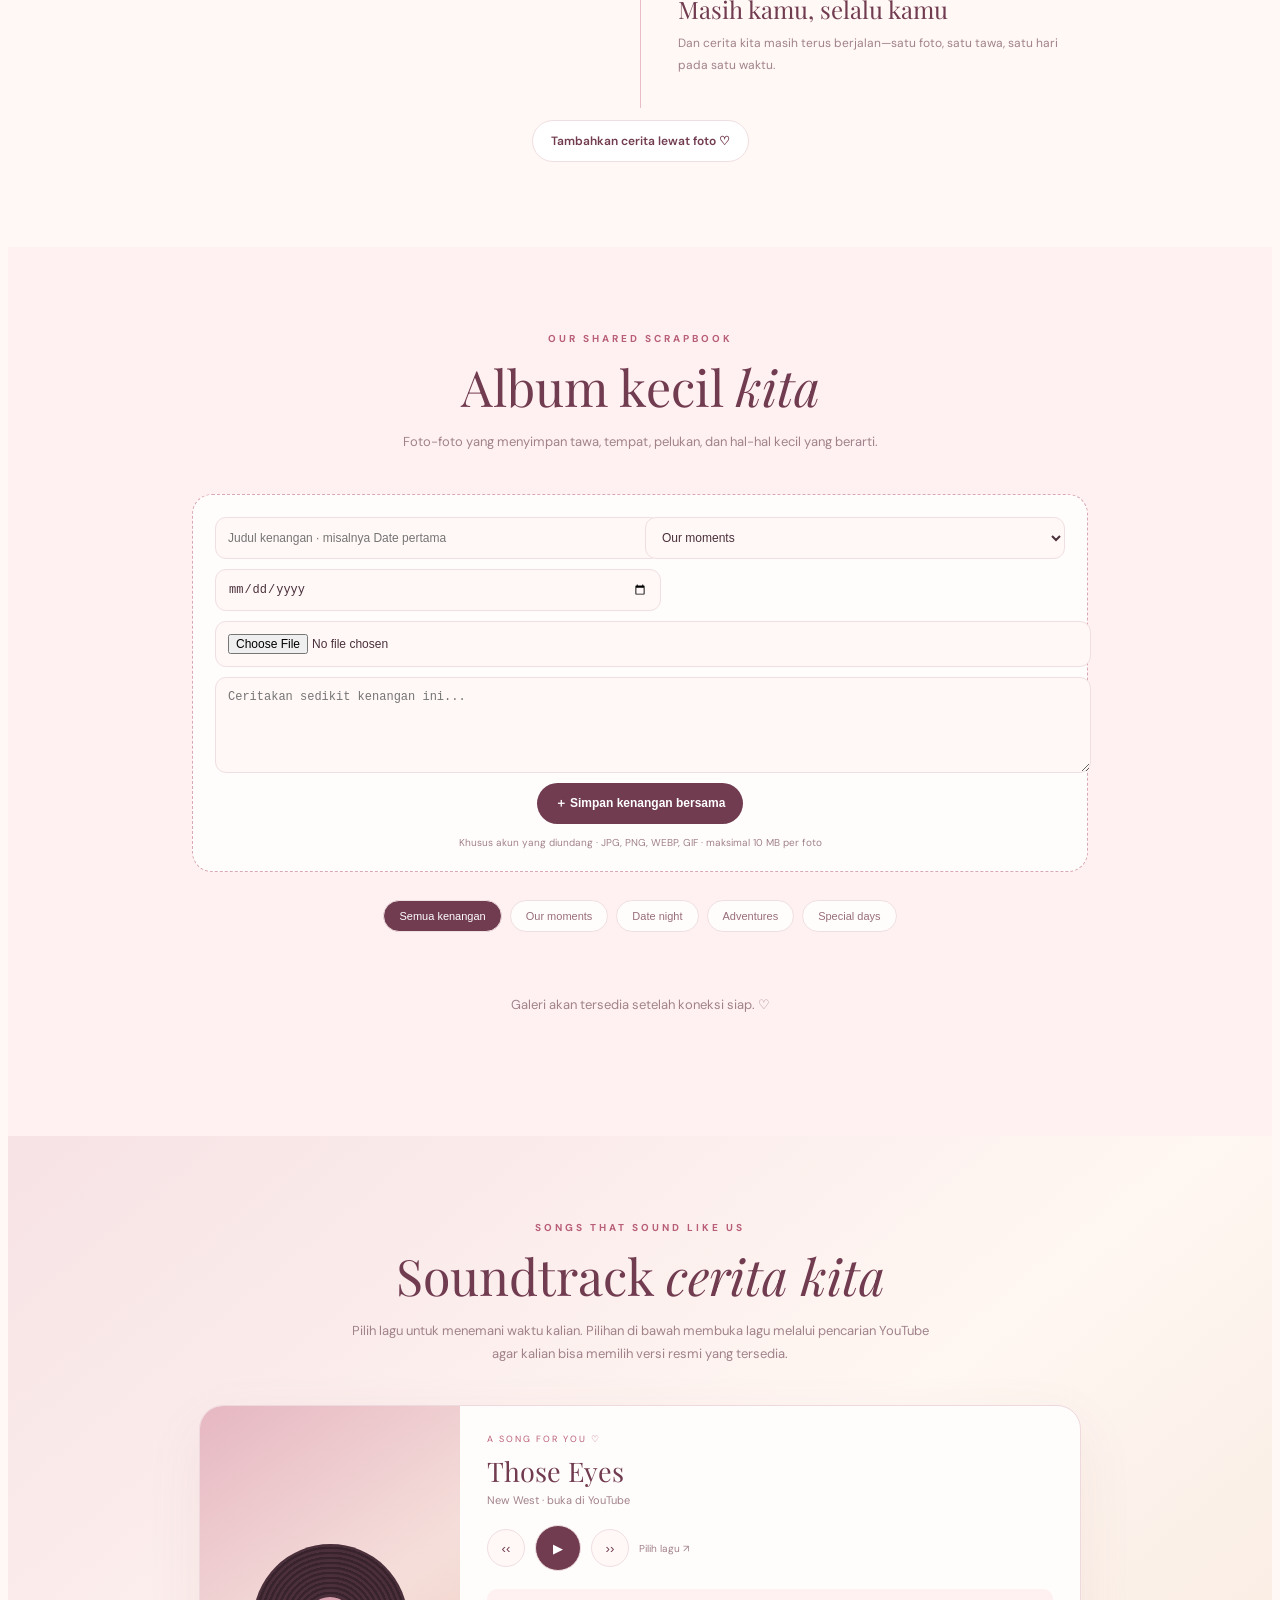
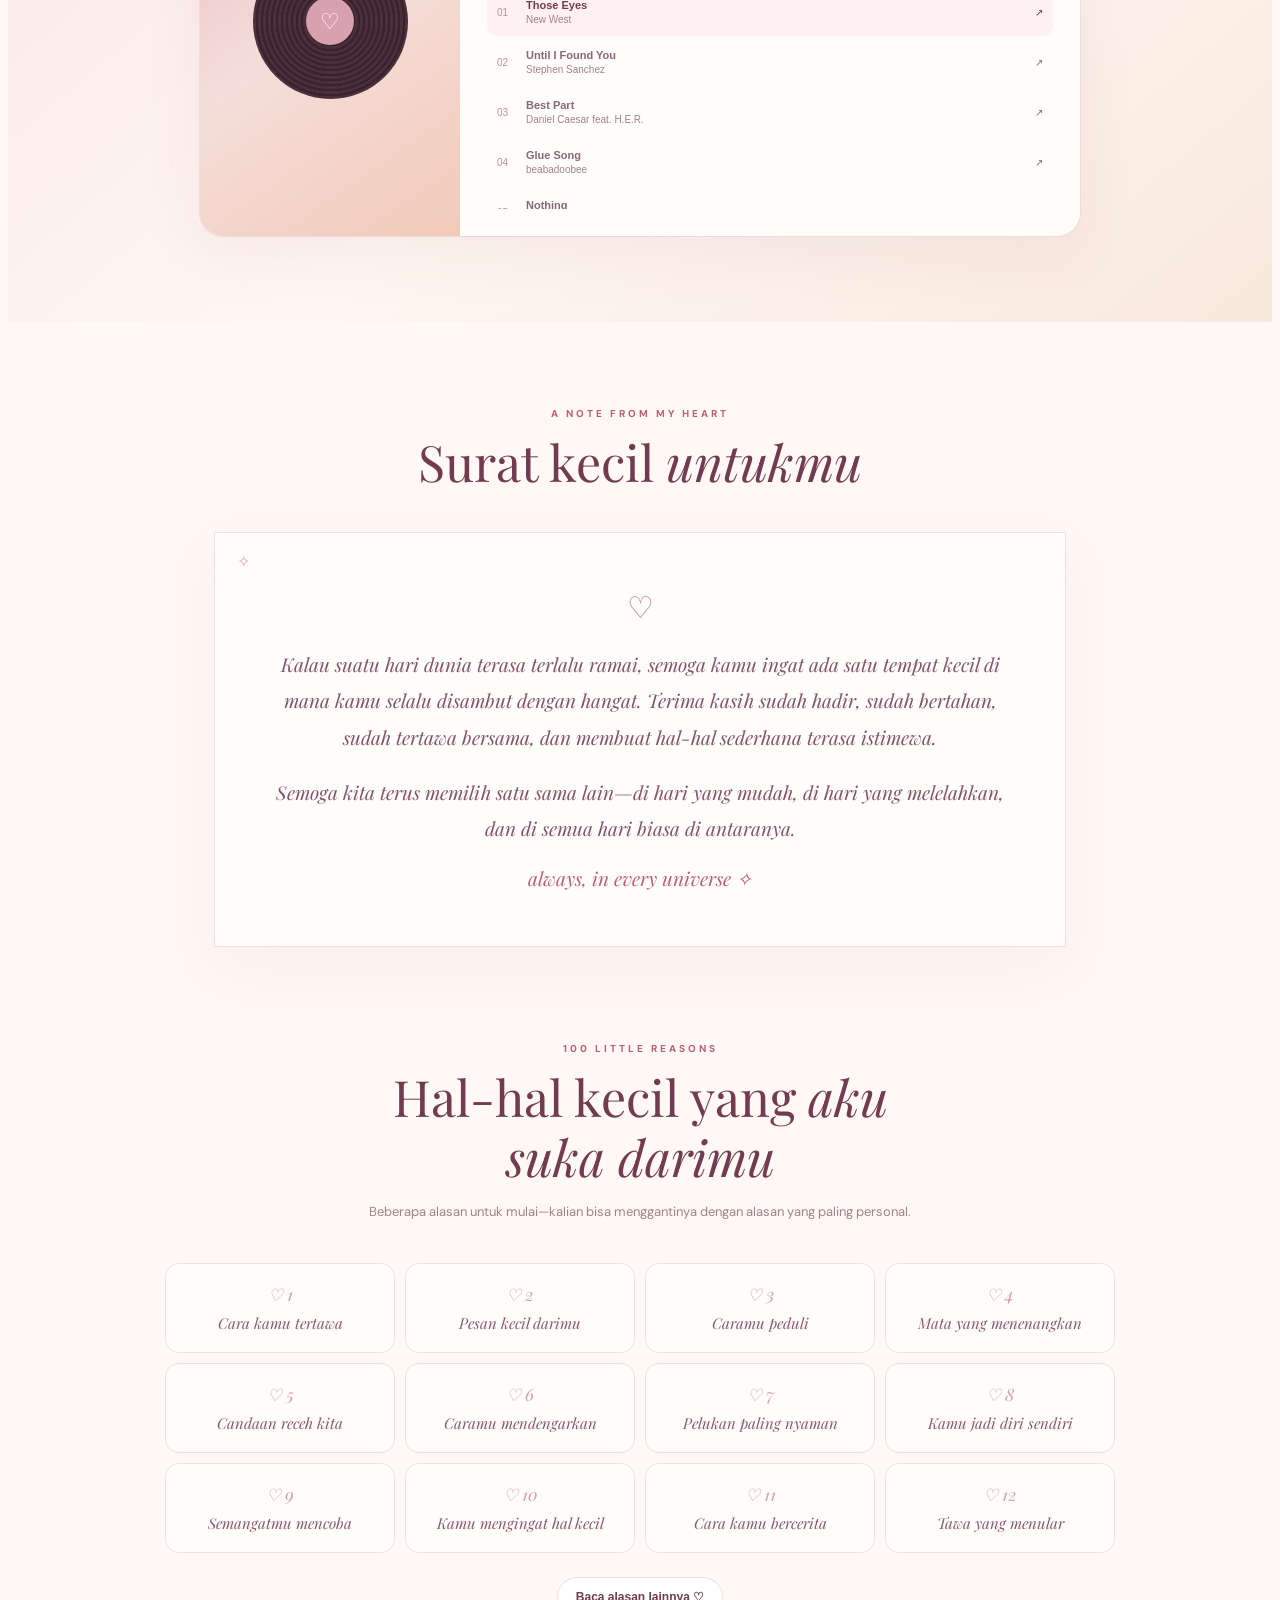
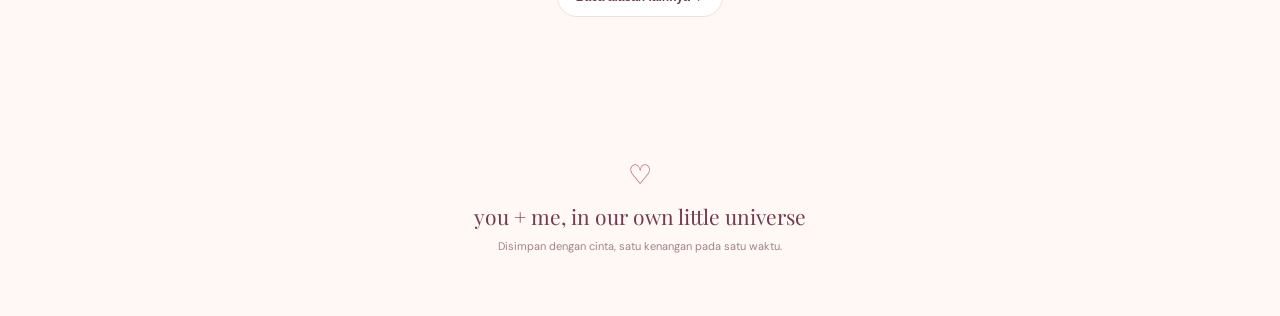
==== commit 499837ec: "Tambahkan banyak lagu romantis dan animasi romantis, serta lengkapi galeri upload foto bersama. Memp" ====
--- a/public/index.html
+++ b/public/index.html
@@ -6,5 +6,5 @@
 <script>
 const API='/api/memories';const allowedSongs=[['Those Eyes','New West'],['Until I Found You','Stephen Sanchez'],['Best Part','Daniel Caesar feat. H.E.R.'],['Glue Song','beabadoobee'],['Nothing','Bruno Major'],['I Wanna Be Yours','Arctic Monkeys'],['Every Summertime','NIKI'],['Like You Do','Joji'],['Can I Call You Tonight?','Dayglow'],['Lover','Taylor Swift'],['double take','dhruv'],['Here With Me','d4vd'],['Yellow','Coldplay'],['Kiss Me','Sixpence None the Richer'],['Lucky','Jason Mraz & Colbie Caillat'],['A Thousand Years','Christina Perri'],['Photograph','Ed Sheeran'],['Say You Won’t Let Go','James Arthur'],['Until I Found You (Em Beihold Version)','Stephen Sanchez'],['You Are The Reason','Calum Scott'],['Nothing’s Gonna Change My Love for You','George Benson'],['Can’t Help Falling in Love','Elvis Presley'],['Perfect','Ed Sheeran'],['Day 1 ◑','HONNE'],['La La Lost You','NIKI'],['The Only Exception','Paramore'],['Sweet','Cigarettes After Sex'],['I Like Me Better','Lauv'],['Just the Way You Are','Bruno Mars'],['Love Someone','Lukas Graham']];let songIndex=0;let memories=[];let activeFilter='All';let selectedMemory=null;let reasonPage=0;const reasons=['Cara kamu tertawa','Pesan kecil darimu','Caramu peduli','Mata yang menenangkan','Candaan receh kita','Caramu mendengarkan','Pelukan paling nyaman','Kamu jadi diri sendiri','Semangatmu mencoba','Kamu mengingat hal kecil','Cara kamu bercerita','Tawa yang menular','Sabar menghadapi aku','Kamu membuatku tenang','Rencana-rencana sederhana','Jalan-jalan tanpa tujuan','Makan bareng kamu','Lagu yang mengingatkanmu','Caramu menyemangati','Kita tumbuh bersama','Kamu menghargai hal kecil','Cara kamu meminta maaf','Kejujuranmu','Mimpi yang kamu ceritakan','Kamu percaya padaku','Foto blur yang lucu','Obrolan sebelum tidur','Kejutan sederhana','Cara kamu menyebut namaku','Hari biasa jadi spesial','Kamu tetap berusaha','Caramu memegang tanganku','Kita punya lelucon sendiri','Kamu menghargai waktuku','Keberanianmu','Caramu belajar hal baru','Kamu mau memahami','Kita saling menguatkan','Tatapan penuh arti','Caramu menyambutku','Pesan selamat pagi','Ucapan selamat tidur','Kamu menghormati batasanku','Kamu bangga padaku','Cara kita berdamai','Kamu mendukung mimpiku','Kita bisa diam bersama','Kamu berbagi ceritamu','Perhatian kecilmu','Kamu membuatku tersenyum','Caramu memeluk','Kamu ingat makanan favoritku','Kita merayakan hal kecil','Caramu memberi ruang','Kamu tidak berpura-pura','Kita belajar dari salah','Kamu berani jujur','Kamu membuatku merasa cukup','Kita punya tempat favorit','Kamu kirim meme lucu','Kamu menanyakan hariku','Kita membuat tradisi sendiri','Caramu bersikap lembut','Kamu peduli pada orang lain','Kamu menghargai usahaku','Kita punya lagu sendiri','Kamu menemani saat sulit','Caramu menyentuh bahuku','Kamu menerima kekuranganku','Kita merencanakan masa depan','Kamu menghargai pendapatku','Caramu menepati janji','Kita berani mencoba','Kamu mengajakku tertawa','Kamu membuatku merasa aman','Kita saling belajar','Kamu tetap lembut saat lelah','Caramu mengucap terima kasih','Kamu mau tumbuh bersama','Kita menghargai perbedaan','Kamu mendukung pilihanku','Kamu membuat rumah terasa dekat','Kita punya banyak cerita','Kamu hadir sepenuh hati','Caramu merayakan keberhasilanku','Kita saling memberi semangat','Kamu bertanya sebelum berasumsi','Kamu menghargai keluargaku','Kamu mau mendengar','Kita bisa menjadi tim','Kamu tidak menyerah mudah','Caramu menunjukkan kasih','Kamu membuatku merasa dipilih','Kita menertawakan hal kecil','Kamu memberi perhatian tulus','Kita saling memaafkan','Kamu menghormati impianku','Kita masih punya banyak tempat','Aku bisa menjadi diriku','Karena itu kamu'];
 function toast(t){const el=document.getElementById('toast');el.textContent=t;el.classList.add('show');setTimeout(()=>el.classList.remove('show'),2600)}function songUrl(s){return 'https://www.youtube.com/results?search_query='+encodeURIComponent(s[0]+' '+s[1]+' official audio')}function renderSongs(){document.getElementById('playlist').innerHTML=allowedSongs.map((s,i)=>`<button class="track ${i===songIndex?'active':''}" data-song="${i}"><span class="num">${String(i+1).padStart(2,'0')}</span><span><strong>${s[0]}</strong><small>${s[1]}</small></span><span class="out">↗</span></button>`).join('');document.getElementById('trackTitle').textContent=allowedSongs[songIndex][0];document.getElementById('trackArtist').textContent=allowedSongs[songIndex][1]+' · buka di YouTube';document.querySelectorAll('[data-song]').forEach(b=>b.onclick=()=>{songIndex=+b.dataset.song;renderSongs();window.open(songUrl(allowedSongs[songIndex]),'_blank','noopener')});document.getElementById('play').onclick=()=>window.open(songUrl(allowedSongs[songIndex]),'_blank','noopener');document.getElementById('prev').onclick=()=>{songIndex=(songIndex+allowedSongs.length-1)%allowedSongs.length;renderSongs()};document.getElementById('next').onclick=()=>{songIndex=(songIndex+1)%allowedSongs.length;renderSongs()}}
-function renderReasons(){const start=reasonPage*12;document.getElementById('reasons').innerHTML=reasons.slice(start,start+12).map((r,i)=>`<div class="reason"><span>♡ ${start+i+1}</span>${r}</div>`).join('');document.getElementById('moreReasons').textContent=start+12>=reasons.length?'Kembali ke awal ♡':'Baca alasan lainnya ♡'}document.getElementById('moreReasons').onclick=()=>{reasonPage=(reasonPage+1)*12>=reasons.length?0:reasonPage+1;renderReasons()};function renderGallery(){const shown=memories.filter(m=>activeFilter==='All'||m.category===activeFilter);const g=document.getElementById('gallery');if(!shown.length){g.innerHTML='<div class="empty">Belum ada foto di kategori ini. Tambahkan kenangan pertama kalian ♡</div>';return}g.innerHTML=shown.map((m,i)=>`<article class="memory" data-id="${m.id}" style="--tilt:${i%2?1.1:-1.1}deg"><img src="${m.image}" alt="${escapeHtml(m.title)}" loading="lazy"><h3>${escapeHtml(m.title)}</h3><p>${escapeHtml(m.caption||'Satu momen kecil, satu kenangan besar.')}</p><small>${escapeHtml(m.category)} · ${m.date||''}</small></article>`).join('');g.querySelectorAll('.memory').forEach(card=>card.onclick=()=>openMemory(memories.find(m=>String(m.id)===card.dataset.id)))}function escapeHtml(s){return String(s||'').replace(/[&<>"']/g,c=>({'&':'&amp;','<':'&lt;','>':'&gt;','"':'&quot;',"'":'&#39;'}[c]))}function openMemory(m){if(!m)return;selectedMemory=m;document.getElementById('modalImg').src=m.image;document.getElementById('modalTitle').textContent=m.title;document.getElementById('modalText').textContent=(m.caption||'')+' · '+(m.uploadedBy||'kenangan bersama');document.getElementById('modal').classList.add('open')}document.getElementById('closeModal').onclick=()=>document.getElementById('modal').classList.remove('open');document.getElementById('modal').onclick=e=>{if(e.target.id==='modal')e.currentTarget.classList.remove('open')};document.getElementById('deleteMemory').onclick=async()=>{if(!selectedMemory||!confirm('Hapus kenangan ini untuk kalian berdua?'))return;try{const r=await fetch(API+'/delete',{method:'POST',headers:{'Content-Type':'application/json'},body:JSON.stringify({id:selectedMemory.id})});const d=await r.json();if(!r.ok)throw Error(d.error||'Gagal menghapus');memories=memories.filter(m=>String(m.id)!==String(selectedMemory.id));document.getElementById('modal').classList.remove('open');renderGallery();toast('Kenangan berhasil dihapus.')}catch(e){toast(e.message)}};document.querySelectorAll('.filter').forEach(b=>b.onclick=()=>{activeFilter=b.dataset.filter;document.querySelectorAll('.filter').forEach(x=>x.classList.toggle('active',x===b));renderGallery()});document.getElementById('uploadForm').onsubmit=async e=>{e.preventDefault();const form=e.currentTarget;const file=form.elements.file.files[0];if(!file)return toast('Pilih foto terlebih dahulu.');if(file.size>10*1024*1024)return toast('Ukuran foto maksimal 10 MB.');const btn=form.querySelector('button');btn.disabled=true;btn.textContent='Menyimpan kenangan…';try{let uploadFile=file;if(file.size>3*1024*1024){uploadFile=await compressImage(file)}const fd=new FormData();fd.append('file',uploadFile,uploadFile.name||'memory.jpg');fd.append('title',form.elements.title.value);fd.append('caption',form.elements.caption.value);fd.append('category',form.elements.category.value);fd.append('date',form.elements.date.value);const r=await fetch(API+'/upload',{method:'POST',body:fd});const d=await r.json();if(!r.ok)throw Error(d.error||'Upload gagal');form.reset();await loadMemories();toast('Kenangan tersimpan untuk kalian berdua ♡')}catch(err){toast(err.message||'Upload belum berhasil. Coba lagi.')}finally{btn.disabled=false;btn.textContent='＋ Simpan kenangan bersama'}};function compressImage(file){return new Promise((resolve,reject)=>{const reader=new FileReader();reader.onerror=reject;reader.onload=()=>{const img=new Image();img.onerror=()=>resolve(file);img.onload=()=>{const scale=Math.min(1,1800/Math.max(img.width,img.height));const c=document.createElement('canvas');c.width=Math.round(img.width*scale);c.height=Math.round(img.height*scale);c.getContext('2d').drawImage(img,0,0,c.width,c.height);c.toBlob(blob=>{if(!blob)return resolve(file);resolve(new File([blob],'memory.jpg',{type:'image/jpeg'}))},'image/jpeg',.82)};img.src=reader.result};reader.readAsDataURL(file)})}async function loadMemories(){try{const r=await fetch(API+'/list');const d=await r.json();if(!r.ok){document.getElementById('gallery').innerHTML='<div class="empty">Masuk menggunakan akun Gmail yang diundang untuk melihat galeri dan mengunggah foto. <a href="/login">Masuk di sini ♡</a></div>';document.getElementById('userLine').textContent='';return}memories=d.items||[];document.getElementById('userLine').textContent=' · Masuk sebagai '+(d.user.email||'');renderGallery();if(memories.length){const first=memories[0];document.getElementById('heroPhoto').innerHTML='<img src="'+first.image+'" alt="Kenangan favorit kita">'}}catch(e){document.getElementById('gallery').innerHTML='<div class="empty">Galeri akan tersedia setelah koneksi siap. ♡</div>'}}function startHearts(){const root=document.getElementById('hearts');setInterval(()=>{if(window.matchMedia('(prefers-reduced-motion: reduce)').matches)return;const h=document.createElement('span');h.className='heartbit';h.textContent=['♡','♥','✧','✦'][Math.floor(Math.random()*4)];h.style.left=Math.random()*100+'%';h.style.fontSize=(12+Math.random()*18)+'px';h.style.animationDuration=(7+Math.random()*6)+'s';root.appendChild(h);setTimeout(()=>h.remove(),14000)},1300)}function updateCounter(){const start=new Date('2024-01-01T00:00:00');const now=new Date();const days=Math.max(0,Math.floor((now-start)/86400000));document.getElementById('days').textContent=String(days).padStart(3,'0');document.getElementById('hours').textContent=String(now.getHours()).padStart(2,'0');document.getElementById('minutes').textContent=String(now.getMinutes()).padStart(2,'0')}document.getElementById('musicJump').onclick=()=>document.getElementById('music').scrollIntoView({behavior:'smooth'});renderSongs();renderReasons();loadMemories();updateCounter();setInterval(updateCounter,60000);startHearts();
+function renderReasons(){const start=reasonPage*12;document.getElementById('reasons').innerHTML=reasons.slice(start,start+12).map((r,i)=>`<div class="reason"><span>♡ ${start+i+1}</span>${r}</div>`).join('');document.getElementById('moreReasons').textContent=start+12>=reasons.length?'Kembali ke awal ♡':'Baca alasan lainnya ♡'}document.getElementById('moreReasons').onclick=()=>{reasonPage=(reasonPage+1)*12>=reasons.length?0:reasonPage+1;renderReasons()};function renderGallery(){const shown=memories.filter(m=>activeFilter==='All'||m.category===activeFilter);const g=document.getElementById('gallery');if(!shown.length){g.innerHTML='<div class="empty">Belum ada foto di kategori ini. Tambahkan kenangan pertama kalian ♡</div>';return}g.innerHTML=shown.map((m,i)=>`<article class="memory" data-id="${m.id}" style="--tilt:${i%2?1.1:-1.1}deg"><img src="${m.image}" alt="${escapeHtml(m.title)}" loading="lazy"><h3>${escapeHtml(m.title)}</h3><p>${escapeHtml(m.caption||'Satu momen kecil, satu kenangan besar.')}</p><small>${escapeHtml(m.category)} · ${m.date||''}</small></article>`).join('');g.querySelectorAll('.memory').forEach(card=>card.onclick=()=>openMemory(memories.find(m=>String(m.id)===card.dataset.id)))}function escapeHtml(s){return String(s||'').replace(/[&<>"']/g,c=>({'&':'&amp;','<':'&lt;','>':'&gt;','"':'&quot;',"'":'&#39;'}[c]))}function openMemory(m){if(!m)return;selectedMemory=m;document.getElementById('modalImg').src=m.image;document.getElementById('modalTitle').textContent=m.title;document.getElementById('modalText').textContent=(m.caption||'')+' · '+(m.uploadedBy||'kenangan bersama');document.getElementById('modal').classList.add('open')}document.getElementById('closeModal').onclick=()=>document.getElementById('modal').classList.remove('open');document.getElementById('modal').onclick=e=>{if(e.target.id==='modal')e.currentTarget.classList.remove('open')};document.getElementById('deleteMemory').onclick=async()=>{if(!selectedMemory||!confirm('Hapus kenangan ini untuk kalian berdua?'))return;try{const r=await fetch(API+'/delete',{method:'POST',headers:{'Content-Type':'application/json'},body:JSON.stringify({id:selectedMemory.id})});const d=await r.json();if(!r.ok)throw Error(d.error||'Gagal menghapus');memories=memories.filter(m=>String(m.id)!==String(selectedMemory.id));document.getElementById('modal').classList.remove('open');renderGallery();toast('Kenangan berhasil dihapus.')}catch(e){toast(e.message)}};document.querySelectorAll('.filter').forEach(b=>b.onclick=()=>{activeFilter=b.dataset.filter;document.querySelectorAll('.filter').forEach(x=>x.classList.toggle('active',x===b));renderGallery()});document.getElementById('uploadForm').onsubmit=async e=>{e.preventDefault();const form=e.currentTarget;const file=form.elements.file.files[0];if(!file)return toast('Pilih foto terlebih dahulu.');if(file.size>10*1024*1024)return toast('Ukuran foto maksimal 10 MB.');const btn=form.querySelector('button');btn.disabled=true;btn.textContent='Menyimpan kenangan…';try{let uploadFile=file;if(file.size>3*1024*1024){uploadFile=await compressImage(file)}const fd=new FormData();fd.append('file',uploadFile,uploadFile.name||'memory.jpg');fd.append('title',form.elements.title.value);fd.append('caption',form.elements.caption.value);fd.append('category',form.elements.category.value);fd.append('date',form.elements.date.value);const r=await fetch(API+'/upload',{method:'POST',body:fd});const d=await r.json();if(!r.ok)throw Error(d.error||'Upload gagal');form.reset();await loadMemories();toast('Kenangan tersimpan untuk kalian berdua ♡')}catch(err){toast(err.message||'Upload belum berhasil. Coba lagi.')}finally{btn.disabled=false;btn.textContent='＋ Simpan kenangan bersama'}};function compressImage(file){return new Promise((resolve,reject)=>{const reader=new FileReader();reader.onerror=reject;reader.onload=()=>{const img=new Image();img.onerror=()=>resolve(file);img.onload=()=>{const scale=Math.min(1,1800/Math.max(img.width,img.height));const c=document.createElement('canvas');c.width=Math.round(img.width*scale);c.height=Math.round(img.height*scale);c.getContext('2d').drawImage(img,0,0,c.width,c.height);c.toBlob(blob=>{if(!blob)return resolve(file);resolve(new File([blob],'memory.jpg',{type:'image/jpeg'}))},'image/jpeg',.82)};img.src=reader.result};reader.readAsDataURL(file)})}async function loadMemories(){try{const r=await fetch(API+'/list');const d=await r.json();if(!r.ok){document.getElementById('gallery').innerHTML='<div class="empty">Masuk menggunakan akun Gmail yang diundang untuk melihat galeri dan mengunggah foto. <a href="/login">Masuk di sini ♡</a></div>';document.getElementById('userLine').textContent='';return}memories=d.items||[];document.getElementById('userLine').textContent=' · Masuk sebagai '+(d.user.email||'');renderGallery();if(memories.length){const first=memories[0];document.getElementById('heroPhoto').innerHTML='<img src="'+first.image+'" alt="Kenangan favorit kita">'}}catch(e){document.getElementById('gallery').innerHTML='<div class="empty">Galeri akan tersedia setelah koneksi siap. ♡</div>'}}function startHearts(){const root=document.getElementById('hearts');setInterval(()=>{if(window.matchMedia('(prefers-reduced-motion: reduce)').matches)return;const h=document.createElement('span');h.className='heartbit';h.textContent=['♡','♥','✧','✦'][Math.floor(Math.random()*4)];h.style.left=Math.random()*100+'%';h.style.fontSize=(12+Math.random()*18)+'px';h.style.animationDuration=(7+Math.random()*6)+'s';root.appendChild(h);setTimeout(()=>h.remove(),14000)},1300)}function updateCounter(){const start=null;const now=new Date();if(!start){document.getElementById('days').textContent='♡';document.getElementById('hours').textContent='--';document.getElementById('minutes').textContent='--';return}const days=Math.max(0,Math.floor((now-start)/86400000));document.getElementById('days').textContent=String(days).padStart(3,'0');document.getElementById('hours').textContent=String(now.getHours()).padStart(2,'0');document.getElementById('minutes').textContent=String(now.getMinutes()).padStart(2,'0')}document.getElementById('musicJump').onclick=()=>document.getElementById('music').scrollIntoView({behavior:'smooth'});renderSongs();renderReasons();loadMemories();updateCounter();setInterval(updateCounter,60000);startHearts();
 </script></body></html>
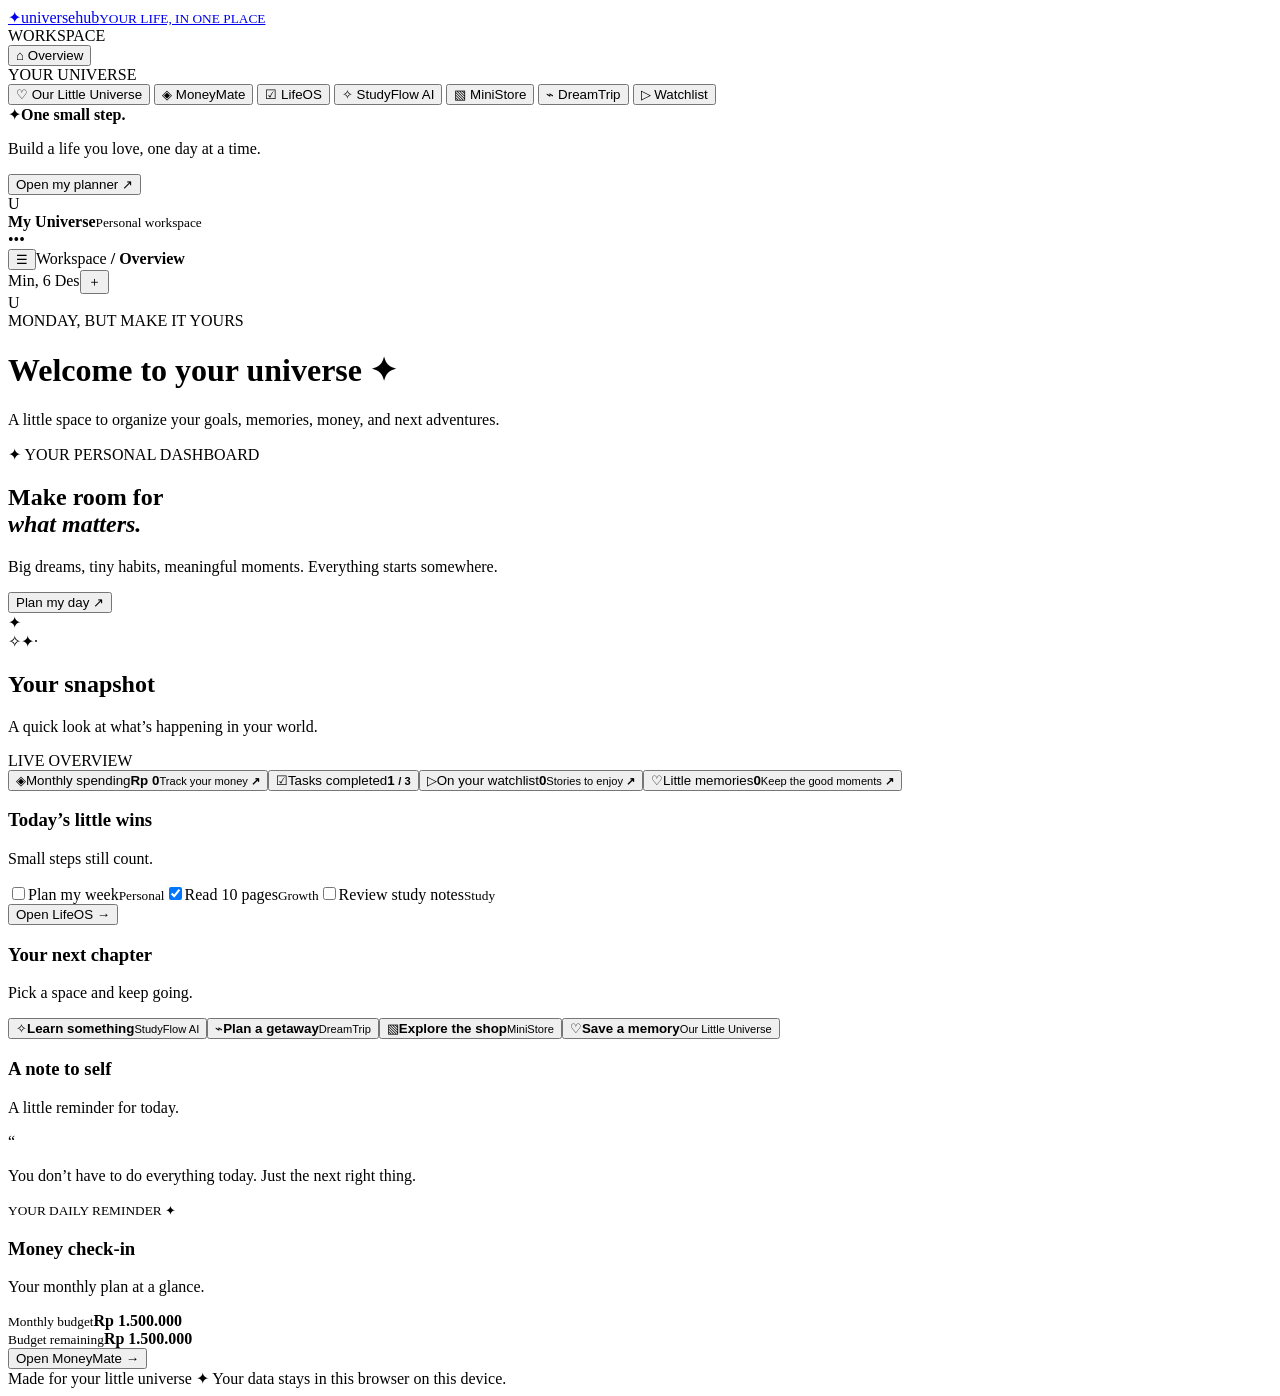
==== commit 0d8fd612: "Jadikan semua rekomendasi project—Our Little Universe, MoneyMate, LifeOS, StudyFlow AI, MiniStore, D" ====
--- a/public/index.html
+++ b/public/index.html
@@ -1,10 +1,74 @@
 <!doctype html>
-<html lang="id"><head><meta charset="utf-8"><meta name="viewport" content="width=device-width,initial-scale=1"><meta name="theme-color" content="#fff7f5"><title>Our Little Universe ♡</title><link rel="stylesheet" href="/theme.css"><style>
-@import url('https://fonts.googleapis.com/css2?family=DM+Sans:wght@400;500;600;700&family=Playfair+Display:ital,wght@0,400;0,500;0,600;1,400;1,500&display=swap');:root{--bg:#fff8f5;--paper:#fffdfb;--rose:#b85e78;--wine:#713b50;--ink:#4b303b;--muted:#a1828b;--line:#f0dfe2}body{font-family:'DM Sans',sans-serif;background:var(--bg);overflow-x:hidden}.serif{font-family:'Playfair Display',Georgia,serif}.top{position:sticky;top:0;z-index:20;display:flex;justify-content:space-between;align-items:center;padding:15px clamp(18px,5vw,70px);background:#fff8f5e8;backdrop-filter:blur(14px);border-bottom:1px solid #f0dfe270}.brand{font-family:'Playfair Display',serif;font-size:20px;color:var(--wine)}.brand span{color:var(--rose)}.nav{display:flex;gap:22px;align-items:center}.nav a{text-decoration:none;color:#8c6673;font-size:12px}.pill,.btn{border:0;border-radius:999px;padding:12px 18px;background:var(--wine);color:#fff;font-size:12px;font-weight:600;text-decoration:none;display:inline-flex;gap:8px;align-items:center;justify-content:center}.pill.light{background:#fff;color:var(--wine);border:1px solid var(--line)}.hero{position:relative;min-height:680px;display:grid;grid-template-columns:1.02fr .98fr;align-items:center;gap:40px;padding:70px clamp(20px,8vw,120px) 86px;overflow:hidden}.eyebrow{font-size:10px;letter-spacing:3px;text-transform:uppercase;color:var(--rose);font-weight:700}.hero h1{font:400 clamp(46px,6vw,82px)/1.07 'Playfair Display',Georgia,serif;letter-spacing:-2px;color:var(--wine);margin:18px 0}.hero h1 em{font-weight:400;color:var(--rose)}.lead{color:#987781;max-width:430px;line-height:1.9;font-size:14px}.actions{display:flex;gap:10px;flex-wrap:wrap;margin:26px 0}.counter{display:flex;gap:18px;margin-top:36px}.count{min-width:62px}.count b{display:block;font:400 28px 'Playfair Display',serif;color:var(--wine)}.count small{font-size:9px;letter-spacing:1.4px;color:#a1828b;text-transform:uppercase}.hero-art{position:relative;max-width:500px;width:100%;margin:auto}.hero-photo{width:100%;aspect-ratio:4/5;object-fit:cover;border-radius:48% 48% 20px 20px;box-shadow:0 30px 80px #8f45551c;background:linear-gradient(145deg,#f5d6db,#f8e9df);display:grid;place-items:center;overflow:hidden}.hero-photo img{width:100%;height:100%;object-fit:cover}.photo-placeholder{font-size:90px;color:#bc788b}.floating-note{position:absolute;bottom:9%;left:-9%;padding:18px 23px;background:#fffdfb;border:1px solid #f1dfe3;box-shadow:0 12px 40px #8f45551a;border-radius:8px;transform:rotate(-5deg);font:italic 16px 'Playfair Display',serif;color:var(--wine)}.sticker{position:absolute;right:-15px;top:10%;font-size:42px;animation:float 4s ease-in-out infinite}.sparkle{position:absolute;color:#d89bab;animation:twinkle 3s infinite}.sparkle.s1{top:8%;left:5%;font-size:23px}.sparkle.s2{bottom:15%;right:8%;font-size:28px;animation-delay:1s}.section{padding:85px clamp(20px,8vw,120px)}.section-head{text-align:center;max-width:600px;margin:0 auto 40px}.section-head h2{font:400 clamp(34px,4vw,50px)/1.2 'Playfair Display',serif;color:var(--wine);margin:12px 0}.section-head p{font-size:13px;color:var(--muted);line-height:1.8}.stats{display:grid;grid-template-columns:repeat(3,1fr);gap:12px;max-width:800px;margin:0 auto}.stat{padding:26px;text-align:center;border:1px solid var(--line);border-radius:18px;background:#fffdfb}.stat b{display:block;font:400 30px 'Playfair Display',serif;color:var(--rose)}.stat span{font-size:10px;letter-spacing:1.2px;color:var(--muted);text-transform:uppercase}.timeline{max-width:800px;margin:auto;position:relative}.timeline:before{content:'';position:absolute;left:50%;top:0;bottom:0;width:1px;background:#e8bdc8}.event{width:50%;padding:0 38px 32px 0;position:relative}.event:nth-child(even){margin-left:50%;padding:0 0 32px 38px}.event:after{content:'♡';position:absolute;right:-12px;top:0;color:var(--rose);background:var(--bg);font-size:20px}.event:nth-child(even):after{right:auto;left:-12px}.event .date{font-size:10px;letter-spacing:2px;color:var(--rose);text-transform:uppercase}.event h3{font:400 24px 'Playfair Display',serif;color:var(--wine);margin:8px 0}.event p{font-size:12px;line-height:1.8;color:var(--muted);margin:0}.gallery-wrap{background:#fff1f1}.gallery-tools{display:flex;justify-content:center;gap:8px;flex-wrap:wrap;margin-bottom:26px}.filter{border:1px solid var(--line);background:#fffdfb;color:#986e7a;border-radius:999px;padding:9px 15px;font-size:11px}.filter.active{background:var(--wine);color:#fff}.upload{max-width:850px;margin:0 auto 28px;padding:22px;background:#fffdfb;border:1px dashed #d9a8b6;border-radius:20px}.upload-grid{display:grid;grid-template-columns:1fr 1fr;gap:10px}.upload input,.upload textarea,.upload select{width:100%;border:1px solid var(--line);background:#fff8f7;border-radius:11px;padding:12px;color:var(--ink);font-size:12px}.upload textarea{grid-column:1/-1;min-height:70px;resize:vertical}.upload .file{grid-column:1/-1}.upload .submit{grid-column:1/-1;justify-self:center}.gallery{display:grid;grid-template-columns:repeat(3,minmax(0,1fr));gap:18px;max-width:1100px;margin:auto}.memory{background:#fffdfb;padding:10px 10px 18px;border:1px solid #f1e2e5;box-shadow:0 8px 24px #7f43510a;transform:rotate(var(--tilt,0deg));transition:transform .3s,box-shadow .3s;cursor:pointer}.memory:hover{transform:translateY(-6px) rotate(0deg);box-shadow:0 18px 40px #7f435118}.memory img{width:100%;aspect-ratio:4/4.5;object-fit:cover;display:block;background:#f7e3e5}.memory h3{font:400 19px 'Playfair Display',serif;margin:13px 5px 5px;color:var(--wine)}.memory p{font-size:11px;line-height:1.6;color:var(--muted);margin:0 5px}.memory small{display:block;margin:10px 5px 0;font-size:9px;letter-spacing:1px;color:#bd8a98}.empty{grid-column:1/-1;text-align:center;padding:38px;color:var(--muted);font-size:13px}.music{background:linear-gradient(140deg,#f7e2e5,#fff7f2 55%,#f7e8dd)}.music-player{max-width:880px;margin:auto;display:grid;grid-template-columns:260px 1fr;background:#fffdfb;border:1px solid #eed9df;border-radius:24px;overflow:hidden;box-shadow:0 20px 60px #87445612}.album{display:grid;place-items:center;min-height:280px;background:linear-gradient(145deg,#e6b7c2,#f5deda,#f1c9b8);font-size:78px;position:relative}.vinyl{width:155px;height:155px;border-radius:50%;background:repeating-radial-gradient(circle,#4b303b 0 2px,#38232d 3px 5px);display:grid;place-items:center;animation:spin 12s linear infinite}.vinyl:after{content:'♡';width:48px;height:48px;border-radius:50%;display:grid;place-items:center;background:#d9a0af;color:#fff;font-size:22px}.player-body{padding:27px}.now-label{font-size:9px;letter-spacing:2px;color:var(--rose);text-transform:uppercase}.track-title{font:400 27px 'Playfair Display',serif;color:var(--wine);margin:8px 0 4px}.artist{font-size:11px;color:var(--muted)}.player-controls{display:flex;align-items:center;gap:10px;margin:18px 0}.control{border:1px solid var(--line);border-radius:50%;width:38px;height:38px;background:#fff8f7;color:var(--wine)}.control.main{background:var(--wine);color:white;width:46px;height:46px}.playlist{display:grid;gap:3px;max-height:220px;overflow:auto}.track{border:0;background:transparent;display:flex;align-items:center;gap:12px;padding:10px;border-radius:10px;text-align:left;color:#886875}.track:hover,.track.active{background:#fff0f2;color:var(--wine)}.track .num{font-size:10px;color:#c58d9c;width:17px}.track strong{font-size:11px;font-weight:600;display:block}.track small{font-size:10px;color:var(--muted)}.track .out{margin-left:auto;font-size:10px}.love-letter{max-width:740px;margin:auto;padding:clamp(28px,5vw,55px);background:#fffdfb;border:1px solid var(--line);box-shadow:0 20px 60px #8744560d;text-align:center;position:relative}.love-letter:before{content:'✧';position:absolute;top:18px;left:22px;color:#dba7b5}.love-letter p{font:italic 19px/1.9 'Playfair Display',serif;color:#815566}.reasons{display:grid;grid-template-columns:repeat(4,1fr);gap:10px;max-width:950px;margin:auto}.reason{padding:19px 12px;background:#fffdfb;border:1px solid var(--line);border-radius:14px;text-align:center;font:italic 15px 'Playfair Display',serif;color:#88596a}.reason span{display:block;color:#d39aa9;font-size:17px;margin-bottom:8px}.footer{text-align:center;padding:55px 20px;color:#a1828b;font-size:11px}.footer .heart{font-size:27px;color:var(--rose);display:block;margin-bottom:10px;animation:pulse 2s infinite}.music-note{position:fixed;right:18px;bottom:18px;z-index:30;border:1px solid var(--line);background:#fffdfb;color:var(--wine);border-radius:999px;padding:12px 16px;box-shadow:0 8px 30px #87445618;font-size:11px}.toast{position:fixed;left:50%;bottom:24px;transform:translate(-50%,20px);background:#713b50;color:#fff;padding:12px 20px;border-radius:999px;font-size:12px;opacity:0;transition:.3s;z-index:60;pointer-events:none}.toast.show{opacity:1;transform:translate(-50%,0)}.hearts{position:fixed;inset:0;pointer-events:none;overflow:hidden;z-index:25}.heartbit{position:absolute;bottom:-40px;color:#d997a9;animation:rise 9s linear forwards;opacity:.65}.modal{position:fixed;inset:0;background:#432432b8;display:none;align-items:center;justify-content:center;padding:20px;z-index:50}.modal.open{display:flex}.modal-card{max-width:760px;width:100%;background:#fffdfb;padding:12px;border-radius:18px}.modal-card img{width:100%;max-height:70vh;object-fit:contain;background:#f8e9eb}.modal-caption{padding:12px 6px;color:var(--wine)}.modal-caption p{font-size:12px;color:var(--muted)}.close{float:right;border:0;background:#f9e9ec;color:var(--wine);border-radius:50%;width:32px;height:32px}.signed{font-size:10px;color:var(--muted)}
-@keyframes float{0%,100%{transform:translateY(0) rotate(7deg)}50%{transform:translateY(-12px) rotate(-4deg)}}@keyframes twinkle{0%,100%{opacity:.35;transform:scale(.8)}50%{opacity:1;transform:scale(1.15)}}@keyframes pulse{0%,100%{transform:scale(1)}50%{transform:scale(1.1)}}@keyframes spin{to{transform:rotate(360deg)}}@keyframes rise{to{transform:translateY(-110vh) rotate(25deg);opacity:0}}@media(max-width:760px){.nav{gap:11px}.nav a{font-size:10px}.nav .pill{padding:9px 12px}.hero{grid-template-columns:1fr;padding-top:48px;gap:24px;min-height:auto}.hero-copy{text-align:center}.hero .lead{margin:auto}.actions,.counter{justify-content:center}.hero-art{max-width:350px}.floating-note{left:-2%}.section{padding:65px 18px}.gallery{grid-template-columns:repeat(2,minmax(0,1fr));gap:11px}.music-player{grid-template-columns:1fr}.album{min-height:190px}.vinyl{width:120px;height:120px}.reasons{grid-template-columns:repeat(2,1fr)}.event{padding-right:22px}.event:nth-child(even){padding-left:22px}.event h3{font-size:20px}.stats{gap:7px}.stat{padding:19px 8px}.stat b{font-size:25px}.stat span{font-size:8px}.upload-grid{grid-template-columns:1fr}.upload textarea,.upload .file,.upload .submit{grid-column:1}.brand{font-size:16px}}@media(prefers-reduced-motion:reduce){*,*:before,*:after{animation-duration:.01ms!important;animation-iteration-count:1!important;scroll-behavior:auto!important;transition:none!important}}
-</style></head><body><header class="top"><a class="brand" href="#home" style="text-decoration:none">our little <span>universe ♡</span></a><nav class="nav"><a href="#story">Cerita</a><a href="#memories">Kenangan</a><a href="#music">Musik</a><a href="#letter">Surat</a><a class="pill light" href="/login">♡ Masuk</a></nav></header><div class="hearts" id="hearts"></div><main id="home"><section class="hero"><span class="sparkle s1">✧</span><div class="hero-copy"><div class="eyebrow">a little place for our forever</div><h1>Di antara<br>semesta, <em>ada kamu.</em></h1><p class="lead">Dari obrolan sederhana sampai cerita yang ingin kita kenang selamanya. Ini ruang kecil kita—tempat semua hal tentang kita tinggal dengan manis.</p><div class="actions"><a class="pill" href="#memories">Lihat kenangan <span>♡</span></a><a class="pill light" href="#story">Perjalanan kita ↓</a></div><div class="counter"><div class="count"><b id="days">000</b><small>hari bersama</small></div><div class="count"><b id="hours">00</b><small>jam hari ini</small></div><div class="count"><b id="minutes">00</b><small>menit</small></div></div><p class="signed" style="margin-top:12px">Sejak tanggal jadian kalian · bisa disesuaikan nanti</p></div><div class="hero-art"><div class="hero-photo" id="heroPhoto"><div class="photo-placeholder">♡</div></div><div class="floating-note">you feel like home ✧</div><div class="sticker">💌</div><span class="sparkle s2">✦</span></div></section><section class="section" id="story"><div class="section-head"><div class="eyebrow">little moments, big love</div><h2>Bab-bab kecil <em>tentang kita</em></h2><p>Setiap kisah punya awal, dan setiap hari bersama menulis halaman baru.</p></div><div class="timeline"><article class="event"><div class="date">Bab 01 · awal cerita</div><h3>Hari kita bertemu</h3><p>Satu pertemuan sederhana yang perlahan menjadi bagian paling indah dari hari-hari kita.</p></article><article class="event"><div class="date">Bab 02 · mulai dekat</div><h3>Obrolan yang tak ingin usai</h3><p>Dari pesan kecil, candaan receh, sampai obrolan yang bikin senyum sendiri.</p></article><article class="event"><div class="date">Bab 03 · hari istimewa</div><h3>Hari kita memilih satu sama lain</h3><p>Tanggal yang jadi awal dari banyak cerita, rencana, dan kenangan baru.</p></article><article class="event"><div class="date">Bab 04 · hari ini</div><h3>Masih kamu, selalu kamu</h3><p>Dan cerita kita masih terus berjalan—satu foto, satu tawa, satu hari pada satu waktu.</p></article></div><div style="text-align:center;margin-top:12px"><a class="pill light" href="#memories">Tambahkan cerita lewat foto ♡</a></div></section><section class="section gallery-wrap" id="memories"><div class="section-head"><div class="eyebrow">our shared scrapbook</div><h2>Album kecil <em>kita</em></h2><p>Foto-foto yang menyimpan tawa, tempat, pelukan, dan hal-hal kecil yang berarti.</p></div><div class="upload"><form id="uploadForm" class="upload-grid"><input name="title" placeholder="Judul kenangan · misalnya Date pertama" maxlength="100" required><select name="category"><option>Our moments</option><option>Date night</option><option>Little adventures</option><option>Silly us</option><option>Special days</option><option>Just because</option></select><input name="date" type="date" aria-label="Tanggal kenangan"><input name="file" class="file" type="file" accept="image/jpeg,image/png,image/webp,image/gif" required><textarea name="caption" maxlength="500" placeholder="Ceritakan sedikit kenangan ini..."></textarea><button class="pill submit" type="submit">＋ Simpan kenangan bersama</button></form><p class="signed" style="text-align:center;margin:12px 0 0">Khusus akun yang diundang · JPG, PNG, WEBP, GIF · maksimal 10 MB per foto</p></div><div class="gallery-tools"><button class="filter active" data-filter="All">Semua kenangan</button><button class="filter" data-filter="Our moments">Our moments</button><button class="filter" data-filter="Date night">Date night</button><button class="filter" data-filter="Little adventures">Adventures</button><button class="filter" data-filter="Special days">Special days</button></div><div class="gallery" id="gallery"><div class="empty">Kenangan kalian akan muncul di sini setelah login dan mengunggah foto ♡</div></div></section><section class="section music" id="music"><div class="section-head"><div class="eyebrow">songs that sound like us</div><h2>Soundtrack <em>cerita kita</em></h2><p>Pilih lagu untuk menemani waktu kalian. Pilihan di bawah membuka lagu melalui pencarian YouTube agar kalian bisa memilih versi resmi yang tersedia.</p></div><div class="music-player"><div class="album"><div class="vinyl"></div></div><div class="player-body"><div class="now-label">a song for you ♡</div><div class="track-title" id="trackTitle">Those Eyes</div><div class="artist" id="trackArtist">New West · buka untuk mendengarkan</div><div class="player-controls"><button class="control" id="prev" aria-label="Lagu sebelumnya">‹‹</button><button class="control main" id="play" aria-label="Buka lagu">▶</button><button class="control" id="next" aria-label="Lagu berikutnya">››</button><span class="signed">Pilih lagu ↗</span></div><div class="playlist" id="playlist"></div></div></div></section><section class="section" id="letter"><div class="section-head"><div class="eyebrow">a note from my heart</div><h2>Surat kecil <em>untukmu</em></h2></div><div class="love-letter"><div style="font-size:30px;color:#c47e91">♡</div><p>Kalau suatu hari dunia terasa terlalu ramai, semoga kamu ingat ada satu tempat kecil di mana kamu selalu disambut dengan hangat. Terima kasih sudah hadir, sudah bertahan, sudah tertawa bersama, dan membuat hal-hal sederhana terasa istimewa.</p><p>Semoga kita terus memilih satu sama lain—di hari yang mudah, di hari yang melelahkan, dan di semua hari biasa di antaranya.</p><div class="serif" style="color:#b85e78;font-size:19px;font-style:italic">always, in every universe ✧</div></div></section><section class="section" style="padding-top:10px"><div class="section-head"><div class="eyebrow">100 little reasons</div><h2>Hal-hal kecil yang <em>aku suka darimu</em></h2><p>Beberapa alasan untuk mulai—kalian bisa menggantinya dengan alasan yang paling personal.</p></div><div class="reasons" id="reasons"></div><div style="text-align:center;margin-top:24px"><button class="pill light" id="moreReasons">Tampilkan alasan lainnya ♡</button></div></section></main><footer class="footer"><span class="heart">♡</span><div class="serif" style="font-size:21px;color:#713b50;margin-bottom:9px">you + me, in our own little universe</div>Disimpan dengan cinta, satu kenangan pada satu waktu. <span id="userLine"></span></footer><button class="music-note" id="musicJump">♫ playlist kita</button><div class="toast" id="toast"></div><div class="modal" id="modal"><div class="modal-card"><button class="close" id="closeModal">×</button><img id="modalImg" alt="Kenangan kita"><div class="modal-caption"><strong id="modalTitle"></strong><p id="modalText"></p><button id="deleteMemory" class="pill light" style="margin:8px 0">Hapus foto ini</button></div></div></div>
+<html lang="id"><head><meta charset="utf-8"><meta name="viewport" content="width=device-width,initial-scale=1"><meta name="theme-color" content="#f7f7fb"><title>Universe Hub — Your Life, In One Place</title><link rel="stylesheet" href="/theme.css"></head>
+<body><div class="app-shell">
+<aside class="sidebar" id="sidebar"><a class="brand" href="#" data-view="home"><span class="brand-mark">✦</span><span>universe<span class="brand-light">hub</span><small>YOUR LIFE, IN ONE PLACE</small></span></a>
+<div class="workspace-label">WORKSPACE</div><nav class="side-nav">
+<button class="nav-item active" data-view="home"><span>⌂</span> Overview</button>
+<div class="nav-caption">YOUR UNIVERSE</div>
+<button class="nav-item" data-view="love"><span>♡</span> Our Little Universe <i class="nav-dot pink"></i></button>
+<button class="nav-item" data-view="money"><span>◈</span> MoneyMate</button>
+<button class="nav-item" data-view="life"><span>☑</span> LifeOS</button>
+<button class="nav-item" data-view="study"><span>✧</span> StudyFlow AI <i class="nav-dot violet"></i></button>
+<button class="nav-item" data-view="store"><span>▧</span> MiniStore</button>
+<button class="nav-item" data-view="trip"><span>⌁</span> DreamTrip</button>
+<button class="nav-item" data-view="watch"><span>▷</span> Watchlist</button>
+</nav><div class="sidebar-bottom"><div class="sidebar-tip"><span class="tip-icon">✦</span><strong>One small step.</strong><p>Build a life you love, one day at a time.</p><button data-view="life">Open my planner ↗</button></div><div class="profile"><div class="avatar">U</div><div><strong>My Universe</strong><small>Personal workspace</small></div><span class="profile-menu">•••</span></div></div></aside>
+<main class="main"><header class="topbar"><div class="top-left"><button class="mobile-menu" id="mobileMenu">☰</button><span class="breadcrumb">Workspace <b>/</b> <strong id="crumb">Overview</strong></span></div><div class="top-actions"><span class="today" id="today"></span><button class="icon-button" id="quickAdd" title="Tambah cepat">＋</button><div class="top-avatar">U</div></div></header>
+<div class="content" id="content"></div><footer class="footer">Made for your little universe <span>✦</span> <span class="footer-muted">Your data stays in this browser on this device.</span></footer></main></div>
+<div class="toast" id="toast"></div><dialog id="quickDialog"><form method="dialog" class="dialog-card"><div class="dialog-head"><div><span class="eyebrow">QUICK ACTION</span><h2>Tambah sesuatu</h2></div><button class="icon-button" value="cancel">×</button></div><div class="quick-grid"><button type="button" data-quick="task"><span>☑</span><strong>Task baru</strong><small>LifeOS</small></button><button type="button" data-quick="expense"><span>◈</span><strong>Catat pengeluaran</strong><small>MoneyMate</small></button><button type="button" data-quick="watch"><span>▷</span><strong>Tambah tontonan</strong><small>Watchlist</small></button><button type="button" data-quick="memory"><span>♡</span><strong>Catat kenangan</strong><small>Our Little Universe</small></button></div></form></dialog>
 <script>
-const API='/api/memories';const allowedSongs=[['Those Eyes','New West'],['Until I Found You','Stephen Sanchez'],['Best Part','Daniel Caesar feat. H.E.R.'],['Glue Song','beabadoobee'],['Nothing','Bruno Major'],['I Wanna Be Yours','Arctic Monkeys'],['Every Summertime','NIKI'],['Like You Do','Joji'],['Can I Call You Tonight?','Dayglow'],['Lover','Taylor Swift'],['double take','dhruv'],['Here With Me','d4vd'],['Yellow','Coldplay'],['Kiss Me','Sixpence None the Richer'],['Lucky','Jason Mraz & Colbie Caillat'],['A Thousand Years','Christina Perri'],['Photograph','Ed Sheeran'],['Say You Won’t Let Go','James Arthur'],['Until I Found You (Em Beihold Version)','Stephen Sanchez'],['You Are The Reason','Calum Scott'],['Nothing’s Gonna Change My Love for You','George Benson'],['Can’t Help Falling in Love','Elvis Presley'],['Perfect','Ed Sheeran'],['Day 1 ◑','HONNE'],['La La Lost You','NIKI'],['The Only Exception','Paramore'],['Sweet','Cigarettes After Sex'],['I Like Me Better','Lauv'],['Just the Way You Are','Bruno Mars'],['Love Someone','Lukas Graham']];let songIndex=0;let memories=[];let activeFilter='All';let selectedMemory=null;let reasonPage=0;const reasons=['Cara kamu tertawa','Pesan kecil darimu','Caramu peduli','Mata yang menenangkan','Candaan receh kita','Caramu mendengarkan','Pelukan paling nyaman','Kamu jadi diri sendiri','Semangatmu mencoba','Kamu mengingat hal kecil','Cara kamu bercerita','Tawa yang menular','Sabar menghadapi aku','Kamu membuatku tenang','Rencana-rencana sederhana','Jalan-jalan tanpa tujuan','Makan bareng kamu','Lagu yang mengingatkanmu','Caramu menyemangati','Kita tumbuh bersama','Kamu menghargai hal kecil','Cara kamu meminta maaf','Kejujuranmu','Mimpi yang kamu ceritakan','Kamu percaya padaku','Foto blur yang lucu','Obrolan sebelum tidur','Kejutan sederhana','Cara kamu menyebut namaku','Hari biasa jadi spesial','Kamu tetap berusaha','Caramu memegang tanganku','Kita punya lelucon sendiri','Kamu menghargai waktuku','Keberanianmu','Caramu belajar hal baru','Kamu mau memahami','Kita saling menguatkan','Tatapan penuh arti','Caramu menyambutku','Pesan selamat pagi','Ucapan selamat tidur','Kamu menghormati batasanku','Kamu bangga padaku','Cara kita berdamai','Kamu mendukung mimpiku','Kita bisa diam bersama','Kamu berbagi ceritamu','Perhatian kecilmu','Kamu membuatku tersenyum','Caramu memeluk','Kamu ingat makanan favoritku','Kita merayakan hal kecil','Caramu memberi ruang','Kamu tidak berpura-pura','Kita belajar dari salah','Kamu berani jujur','Kamu membuatku merasa cukup','Kita punya tempat favorit','Kamu kirim meme lucu','Kamu menanyakan hariku','Kita membuat tradisi sendiri','Caramu bersikap lembut','Kamu peduli pada orang lain','Kamu menghargai usahaku','Kita punya lagu sendiri','Kamu menemani saat sulit','Caramu menyentuh bahuku','Kamu menerima kekuranganku','Kita merencanakan masa depan','Kamu menghargai pendapatku','Caramu menepati janji','Kita berani mencoba','Kamu mengajakku tertawa','Kamu membuatku merasa aman','Kita saling belajar','Kamu tetap lembut saat lelah','Caramu mengucap terima kasih','Kamu mau tumbuh bersama','Kita menghargai perbedaan','Kamu mendukung pilihanku','Kamu membuat rumah terasa dekat','Kita punya banyak cerita','Kamu hadir sepenuh hati','Caramu merayakan keberhasilanku','Kita saling memberi semangat','Kamu bertanya sebelum berasumsi','Kamu menghargai keluargaku','Kamu mau mendengar','Kita bisa menjadi tim','Kamu tidak menyerah mudah','Caramu menunjukkan kasih','Kamu membuatku merasa dipilih','Kita menertawakan hal kecil','Kamu memberi perhatian tulus','Kita saling memaafkan','Kamu menghormati impianku','Kita masih punya banyak tempat','Aku bisa menjadi diriku','Karena itu kamu'];
-function toast(t){const el=document.getElementById('toast');el.textContent=t;el.classList.add('show');setTimeout(()=>el.classList.remove('show'),2600)}function songUrl(s){return 'https://www.youtube.com/results?search_query='+encodeURIComponent(s[0]+' '+s[1]+' official audio')}function renderSongs(){document.getElementById('playlist').innerHTML=allowedSongs.map((s,i)=>`<button class="track ${i===songIndex?'active':''}" data-song="${i}"><span class="num">${String(i+1).padStart(2,'0')}</span><span><strong>${s[0]}</strong><small>${s[1]}</small></span><span class="out">↗</span></button>`).join('');document.getElementById('trackTitle').textContent=allowedSongs[songIndex][0];document.getElementById('trackArtist').textContent=allowedSongs[songIndex][1]+' · buka di YouTube';document.querySelectorAll('[data-song]').forEach(b=>b.onclick=()=>{songIndex=+b.dataset.song;renderSongs();window.open(songUrl(allowedSongs[songIndex]),'_blank','noopener')});document.getElementById('play').onclick=()=>window.open(songUrl(allowedSongs[songIndex]),'_blank','noopener');document.getElementById('prev').onclick=()=>{songIndex=(songIndex+allowedSongs.length-1)%allowedSongs.length;renderSongs()};document.getElementById('next').onclick=()=>{songIndex=(songIndex+1)%allowedSongs.length;renderSongs()}}
-function renderReasons(){const start=reasonPage*12;document.getElementById('reasons').innerHTML=reasons.slice(start,start+12).map((r,i)=>`<div class="reason"><span>♡ ${start+i+1}</span>${r}</div>`).join('');document.getElementById('moreReasons').textContent=start+12>=reasons.length?'Kembali ke awal ♡':'Baca alasan lainnya ♡'}document.getElementById('moreReasons').onclick=()=>{reasonPage=(reasonPage+1)*12>=reasons.length?0:reasonPage+1;renderReasons()};function renderGallery(){const shown=memories.filter(m=>activeFilter==='All'||m.category===activeFilter);const g=document.getElementById('gallery');if(!shown.length){g.innerHTML='<div class="empty">Belum ada foto di kategori ini. Tambahkan kenangan pertama kalian ♡</div>';return}g.innerHTML=shown.map((m,i)=>`<article class="memory" data-id="${m.id}" style="--tilt:${i%2?1.1:-1.1}deg"><img src="${m.image}" alt="${escapeHtml(m.title)}" loading="lazy"><h3>${escapeHtml(m.title)}</h3><p>${escapeHtml(m.caption||'Satu momen kecil, satu kenangan besar.')}</p><small>${escapeHtml(m.category)} · ${m.date||''}</small></article>`).join('');g.querySelectorAll('.memory').forEach(card=>card.onclick=()=>openMemory(memories.find(m=>String(m.id)===card.dataset.id)))}function escapeHtml(s){return String(s||'').replace(/[&<>"']/g,c=>({'&':'&amp;','<':'&lt;','>':'&gt;','"':'&quot;',"'":'&#39;'}[c]))}function openMemory(m){if(!m)return;selectedMemory=m;document.getElementById('modalImg').src=m.image;document.getElementById('modalTitle').textContent=m.title;document.getElementById('modalText').textContent=(m.caption||'')+' · '+(m.uploadedBy||'kenangan bersama');document.getElementById('modal').classList.add('open')}document.getElementById('closeModal').onclick=()=>document.getElementById('modal').classList.remove('open');document.getElementById('modal').onclick=e=>{if(e.target.id==='modal')e.currentTarget.classList.remove('open')};document.getElementById('deleteMemory').onclick=async()=>{if(!selectedMemory||!confirm('Hapus kenangan ini untuk kalian berdua?'))return;try{const r=await fetch(API+'/delete',{method:'POST',headers:{'Content-Type':'application/json'},body:JSON.stringify({id:selectedMemory.id})});const d=await r.json();if(!r.ok)throw Error(d.error||'Gagal menghapus');memories=memories.filter(m=>String(m.id)!==String(selectedMemory.id));document.getElementById('modal').classList.remove('open');renderGallery();toast('Kenangan berhasil dihapus.')}catch(e){toast(e.message)}};document.querySelectorAll('.filter').forEach(b=>b.onclick=()=>{activeFilter=b.dataset.filter;document.querySelectorAll('.filter').forEach(x=>x.classList.toggle('active',x===b));renderGallery()});document.getElementById('uploadForm').onsubmit=async e=>{e.preventDefault();const form=e.currentTarget;const file=form.elements.file.files[0];if(!file)return toast('Pilih foto terlebih dahulu.');if(file.size>10*1024*1024)return toast('Ukuran foto maksimal 10 MB.');const btn=form.querySelector('button');btn.disabled=true;btn.textContent='Menyimpan kenangan…';try{let uploadFile=file;if(file.size>3*1024*1024){uploadFile=await compressImage(file)}const fd=new FormData();fd.append('file',uploadFile,uploadFile.name||'memory.jpg');fd.append('title',form.elements.title.value);fd.append('caption',form.elements.caption.value);fd.append('category',form.elements.category.value);fd.append('date',form.elements.date.value);const r=await fetch(API+'/upload',{method:'POST',body:fd});const d=await r.json();if(!r.ok)throw Error(d.error||'Upload gagal');form.reset();await loadMemories();toast('Kenangan tersimpan untuk kalian berdua ♡')}catch(err){toast(err.message||'Upload belum berhasil. Coba lagi.')}finally{btn.disabled=false;btn.textContent='＋ Simpan kenangan bersama'}};function compressImage(file){return new Promise((resolve,reject)=>{const reader=new FileReader();reader.onerror=reject;reader.onload=()=>{const img=new Image();img.onerror=()=>resolve(file);img.onload=()=>{const scale=Math.min(1,1800/Math.max(img.width,img.height));const c=document.createElement('canvas');c.width=Math.round(img.width*scale);c.height=Math.round(img.height*scale);c.getContext('2d').drawImage(img,0,0,c.width,c.height);c.toBlob(blob=>{if(!blob)return resolve(file);resolve(new File([blob],'memory.jpg',{type:'image/jpeg'}))},'image/jpeg',.82)};img.src=reader.result};reader.readAsDataURL(file)})}async function loadMemories(){try{const r=await fetch(API+'/list');const d=await r.json();if(!r.ok){document.getElementById('gallery').innerHTML='<div class="empty">Masuk menggunakan akun Gmail yang diundang untuk melihat galeri dan mengunggah foto. <a href="/login">Masuk di sini ♡</a></div>';document.getElementById('userLine').textContent='';return}memories=d.items||[];document.getElementById('userLine').textContent=' · Masuk sebagai '+(d.user.email||'');renderGallery();if(memories.length){const first=memories[0];document.getElementById('heroPhoto').innerHTML='<img src="'+first.image+'" alt="Kenangan favorit kita">'}}catch(e){document.getElementById('gallery').innerHTML='<div class="empty">Galeri akan tersedia setelah koneksi siap. ♡</div>'}}function startHearts(){const root=document.getElementById('hearts');setInterval(()=>{if(window.matchMedia('(prefers-reduced-motion: reduce)').matches)return;const h=document.createElement('span');h.className='heartbit';h.textContent=['♡','♥','✧','✦'][Math.floor(Math.random()*4)];h.style.left=Math.random()*100+'%';h.style.fontSize=(12+Math.random()*18)+'px';h.style.animationDuration=(7+Math.random()*6)+'s';root.appendChild(h);setTimeout(()=>h.remove(),14000)},1300)}function updateCounter(){const start=null;const now=new Date();if(!start){document.getElementById('days').textContent='♡';document.getElementById('hours').textContent='--';document.getElementById('minutes').textContent='--';return}const days=Math.max(0,Math.floor((now-start)/86400000));document.getElementById('days').textContent=String(days).padStart(3,'0');document.getElementById('hours').textContent=String(now.getHours()).padStart(2,'0');document.getElementById('minutes').textContent=String(now.getMinutes()).padStart(2,'0')}document.getElementById('musicJump').onclick=()=>document.getElementById('music').scrollIntoView({behavior:'smooth'});renderSongs();renderReasons();loadMemories();updateCounter();setInterval(updateCounter,60000);startHearts();
+const $=s=>document.querySelector(s), $$=s=>[...document.querySelectorAll(s)];
+const read=(k,d)=>{try{return JSON.parse(localStorage.getItem('uh_'+k))??d}catch{return d}}, save=(k,v)=>localStorage.setItem('uh_'+k,JSON.stringify(v));
+const state={view:'home',tasks:read('tasks',[{id:1,title:'Plan my week',done:false,tag:'Personal'},{id:2,title:'Read 10 pages',done:true,tag:'Growth'},{id:3,title:'Review study notes',done:false,tag:'Study'}]),transactions:read('transactions',[]),memories:read('memories',[]),watch:read('watch',[]),products:[{id:1,name:'Daily Focus Planner',price:45000,category:'Digital',emoji:'📓',desc:'A calmer, clearer week.'},{id:2,name:'Study Notes Template',price:25000,category:'Digital',emoji:'✏️',desc:'Organize your learning.'},{id:3,name:'Memory Journal',price:35000,category:'Lifestyle',emoji:'💌',desc:'Keep your little moments.'}],cart:read('cart',[]),trips:read('trips',[{id:1,place:'Yogyakarta',day:'Day 1',note:'Explore the city, try local coffee, and watch the sunset.'}]),studyPlan:read('studyPlan',[]),flashcards:read('flashcards',[]),budget:read('budget',1500000),income:read('income',3500000),wish:read('wish',[]),filter:'All'};
+const money=n=>new Intl.NumberFormat('id-ID',{style:'currency',currency:'IDR',maximumFractionDigits:0}).format(Number(n)||0), esc=s=>String(s??'').replace(/[&<>"']/g,c=>({'&':'&amp;','<':'&lt;','>':'&gt;','"':'&quot;',"'":'&#39;'}[c])), uid=()=>Date.now()+Math.floor(Math.random()*1000), persist=()=>{for(const k of ['tasks','transactions','memories','watch','cart','trips','studyPlan','flashcards','budget','income','wish'])save(k,state[k])}, toast=m=>{const t=$('#toast');t.textContent=m;t.classList.add('show');setTimeout(()=>t.classList.remove('show'),2400)};
+$('#today').textContent=new Intl.DateTimeFormat('id-ID',{weekday:'short',day:'numeric',month:'short'}).format(new Date());
+function nav(view){state.view=view;$$('.nav-item').forEach(b=>b.classList.toggle('active',b.dataset.view===view));$('#crumb').textContent=({home:'Overview',love:'Our Little Universe',money:'MoneyMate',life:'LifeOS',study:'StudyFlow AI',store:'MiniStore',trip:'DreamTrip',watch:'Watchlist'})[view];$('#sidebar').classList.remove('show');render()}
+$$('[data-view]').forEach(b=>b.addEventListener('click',e=>{e.preventDefault();nav(b.dataset.view)}));$('#content').addEventListener('click',e=>{const b=e.target.closest('[data-view]');if(b){e.preventDefault();nav(b.dataset.view)}});$('#mobileMenu').onclick=()=>$('#sidebar').classList.toggle('show');
+function heading(kicker,title,sub,action=''){return '<div class="page-heading"><div><div class="eyebrow">'+kicker+'</div><h1>'+title+'</h1><p>'+sub+'</p></div>'+action+'</div>'}
+function card(title,sub,body,extra=''){return '<section class="panel '+extra+'"><div class="panel-head"><div><h3>'+title+'</h3>'+(sub?'<p>'+sub+'</p>':'')+'</div></div>'+body+'</section>'}
+function empty(icon,title,sub){return '<div class="empty-state"><span>'+icon+'</span><strong>'+title+'</strong><p>'+sub+'</p></div>'}
+function render(){persist();const c=$('#content');const views={home:homeView,love:loveView,money:moneyView,life:lifeView,study:studyView,store:storeView,trip:tripView,watch:watchView};c.innerHTML=(views[state.view]||homeView)();bindCommon()}
+function homeView(){const done=state.tasks.filter(t=>t.done).length,spent=state.transactions.filter(t=>t.type==='expense').reduce((a,t)=>a+t.amount,0),watchCount=state.watch.filter(w=>w.status!=='Watched').length;
+return heading('MONDAY, BUT MAKE IT YOURS','Welcome to your universe <span class="title-spark">✦</span>','A little space to organize your goals, memories, money, and next adventures.')+
+'<div class="hero-banner"><div><span class="banner-pill">✦ YOUR PERSONAL DASHBOARD</span><h2>Make room for<br><em>what matters.</em></h2><p>Big dreams, tiny habits, meaningful moments. Everything starts somewhere.</p><button class="btn btn-light" data-view="life">Plan my day <span>↗</span></button></div><div class="banner-art"><div class="orb orb-one"></div><div class="orb orb-two"></div><div class="orbit"></div><div class="planet">✦</div><span class="star st1">✧</span><span class="star st2">✦</span><span class="star st3">·</span></div></div>'+
+'<div class="section-title"><div><h2>Your snapshot</h2><p>A quick look at what’s happening in your world.</p></div><span class="live-label"><i></i> LIVE OVERVIEW</span></div>'+
+'<div class="stats-grid"><button class="stat-card" data-view="money"><span class="stat-icon mint">◈</span><span class="stat-label">Monthly spending</span><strong>'+money(spent)+'</strong><small>Track your money <b>↗</b></small></button><button class="stat-card" data-view="life"><span class="stat-icon lilac">☑</span><span class="stat-label">Tasks completed</span><strong>'+done+' <small class="of">/ '+state.tasks.length+'</small></strong><div class="progress"><i style="width:'+(state.tasks.length?done/state.tasks.length*100:0)+'%"></i></div></button><button class="stat-card" data-view="watch"><span class="stat-icon peach">▷</span><span class="stat-label">On your watchlist</span><strong>'+watchCount+'</strong><small>Stories to enjoy <b>↗</b></small></button><button class="stat-card" data-view="love"><span class="stat-icon rose">♡</span><span class="stat-label">Little memories</span><strong>'+state.memories.length+'</strong><small>Keep the good moments <b>↗</b></small></button></div>'+
+'<div class="dashboard-grid"><div>'+card('Today’s little wins','Small steps still count.','<div class="task-list compact">'+(state.tasks.slice(0,4).map(t=>'<label class="task-row"><input type="checkbox" data-task="'+t.id+'" '+(t.done?'checked':'')+'><span class="checkmark"></span><span class="'+(t.done?'completed':'')+'">'+esc(t.title)+'</span><small>'+esc(t.tag)+'</small></label>').join('')||empty('☑','A fresh start','Add a task in LifeOS.'))+'</div><button class="text-link" data-view="life">Open LifeOS <span>→</span></button>')+
+card('Your next chapter','Pick a space and keep going.','<div class="mini-feature-grid"><button data-view="study"><span class="feature-icon purple">✧</span><strong>Learn something</strong><small>StudyFlow AI</small></button><button data-view="trip"><span class="feature-icon blue">⌁</span><strong>Plan a getaway</strong><small>DreamTrip</small></button><button data-view="store"><span class="feature-icon amber">▧</span><strong>Explore the shop</strong><small>MiniStore</small></button><button data-view="love"><span class="feature-icon pink">♡</span><strong>Save a memory</strong><small>Our Little Universe</small></button></div>')+'</div><div>'+card('A note to self','A little reminder for today.','<div class="quote-card"><span>“</span><p>You don’t have to do everything today. Just the next right thing.</p><small>YOUR DAILY REMINDER ✦</small></div>')+card('Money check-in','Your monthly plan at a glance.','<div class="money-preview"><div><small>Monthly budget</small><strong>'+money(state.budget)+'</strong></div><div><small>Budget remaining</small><strong class="green-text">'+money(Math.max(0,state.budget-spent))+'</strong></div></div><div class="progress wide"><i style="width:'+Math.min(100,spent/Math.max(1,state.budget)*100)+'%"></i></div><button class="text-link" data-view="money">Open MoneyMate <span>→</span></button>')+'</div></div>'}
+function loveView(){return heading('OUR LITTLE UNIVERSE','A place for your little forever ♡','A private-feeling scrapbook for your story, dates, and the moments you want to remember.')+'<div class="love-hero"><div><span class="banner-pill">CHAPTERS OF US</span><h2>In a universe of<br><em>possibilities, it’s you.</em></h2><p>Start collecting the little moments that become your favorite memories.</p><div class="inline-form"><input id="memoryTitle" placeholder="Give this memory a title…"><input id="memoryDate" type="date"><button class="btn" id="addMemory">＋ Add memory</button></div></div><div class="love-symbol">♡<small>you + me</small></div></div><div class="section-title"><div><h2>Our scrapbook</h2><p>'+state.memories.length+' little moments, and counting.</p></div></div><div class="memory-grid">'+(state.memories.map(m=>'<article class="memory-card"><div class="memory-art">'+esc(m.emoji||'♡')+'</div><div class="memory-content"><small>'+esc(m.date||'A little moment')+'</small><h3>'+esc(m.title)+'</h3><p>'+esc(m.note||'A little moment worth keeping.')+'</p><button class="delete-link" data-del-memory="'+m.id+'">Remove</button></div></article>').join('')||empty('♡','Your story starts here','Add a first date, a favorite memory, or a little note to remember.'))+'</div><div class="notice">✦ This starter scrapbook saves text entries in this browser. You can expand it with shared photo uploads and account-based sync later.</div>'}
+function moneyView(){const spent=state.transactions.filter(t=>t.type==='expense').reduce((a,t)=>a+t.amount,0),earned=state.transactions.filter(t=>t.type==='income').reduce((a,t)=>a+t.amount,0),remain=state.budget-spent;return heading('MONEY, WITH INTENTION','MoneyMate','Understand your spending, set a budget, and make your money feel less mysterious.')+'<div class="stats-grid money-stats"><div class="stat-card"><span class="stat-label">Monthly budget</span><strong>'+money(state.budget)+'</strong><small>Change it below</small></div><div class="stat-card"><span class="stat-label">Total spent</span><strong>'+money(spent)+'</strong><small>'+Math.round(spent/Math.max(1,state.budget)*100)+'% of budget</small></div><div class="stat-card"><span class="stat-label">Budget left</span><strong class="'+(remain<0?'red-text':'green-text')+'">'+money(remain)+'</strong><small>Keep your goals in sight</small></div><div class="stat-card"><span class="stat-label">Income recorded</span><strong>'+money(earned)+'</strong><small>From your entries</small></div></div><div class="dashboard-grid"><div>'+card('Add a transaction','Record income or an expense.','<form id="transactionForm" class="form-stack"><label>Type<select name="type"><option value="expense">Expense</option><option value="income">Income</option></select></label><label>Description<input name="title" required placeholder="e.g. Lunch, salary…"></label><label>Amount (IDR)<input name="amount" type="number" min="1" required placeholder="25000"></label><label>Category<select name="category"><option>Food</option><option>Transport</option><option>Study</option><option>Shopping</option><option>Bills</option><option>Income</option><option>Other</option></select></label><button class="btn">Save transaction ↗</button></form>')+'</div><div>'+card('Budget settings','Set a monthly spending target.','<form id="budgetForm" class="form-stack"><label>Monthly budget (IDR)<input name="budget" type="number" min="0" value="'+state.budget+'" required></label><label>Monthly income target (IDR)<input name="income" type="number" min="0" value="'+state.income+'" required></label><button class="btn btn-dark">Update budget</button></form><div class="budget-bar"><div><span>Budget used</span><strong>'+Math.round(spent/Math.max(1,state.budget)*100)+'%</strong></div><div class="progress wide"><i style="width:'+Math.min(100,spent/Math.max(1,state.budget)*100)+'%"></i></div></div>')+'</div></div>'+card('Recent transactions','Your entries, in one place.','<div class="table-wrap"><table><thead><tr><th>TRANSACTION</th><th>CATEGORY</th><th>TYPE</th><th>AMOUNT</th><th></th></tr></thead><tbody>'+(state.transactions.slice().reverse().map(t=>'<tr><td><strong>'+esc(t.title)+'</strong><small>'+esc(t.date)+'</small></td><td>'+esc(t.category)+'</td><td><span class="type-tag '+t.type+'">'+(t.type==='income'?'Income':'Expense')+'</span></td><td class="'+(t.type==='income'?'green-text':'')+'">'+(t.type==='income'?'+':'−')+money(t.amount)+'</td><td><button class="delete-link" data-del-tx="'+t.id+'">×</button></td></tr>').join('')||'<tr><td colspan="5">'+empty('◈','No transactions yet','Your entries will appear here.')+'</td></tr>')+'</tbody></table></div>')}
+function lifeView(){const pending=state.tasks.filter(t=>!t.done).length,done=state.tasks.filter(t=>t.done).length;return heading('MAKE SPACE FOR WHAT MATTERS','LifeOS','A gentle productivity space for your tasks, habits, and daily momentum.')+'<div class="life-banner"><div><span class="banner-pill">YOUR DAY, YOUR PACE</span><h2>Progress over<br><em>perfection.</em></h2><p>'+pending+' tasks waiting · '+done+' little wins so far.</p></div><div class="ring-progress" style="--progress:'+(state.tasks.length?done/state.tasks.length*100:0)+'%"><div><strong>'+Math.round(state.tasks.length?done/state.tasks.length*100:0)+'%</strong><small>COMPLETE</small></div></div></div><div class="dashboard-grid"><div>'+card('Task list','Check off the things that matter.','<form id="taskForm" class="inline-form"><input name="title" placeholder="What do you want to do?" required><select name="tag"><option>Personal</option><option>Study</option><option>Work</option><option>Health</option><option>Growth</option></select><button class="btn">＋ Add</button></form><div class="task-list">'+(state.tasks.map(t=>'<label class="task-row"><input type="checkbox" data-task="'+t.id+'" '+(t.done?'checked':'')+'><span class="checkmark"></span><span class="'+(t.done?'completed':'')+'">'+esc(t.title)+'</span><small>'+esc(t.tag)+'</small><button type="button" class="delete-link" data-del-task="'+t.id+'">×</button></label>').join('')||empty('☑','No tasks yet','Add one small step to get started.'))+'</div>')+'</div><div>'+card('Focus session','Give one thing your attention.','<div class="focus-card"><span class="eyebrow">DEEP WORK</span><div class="timer" id="timer">25:00</div><p id="timerStatus">One task. One gentle step.</p><div class="timer-actions"><button class="btn" id="timerStart">Start focus</button><button class="btn btn-light" id="timerReset">Reset</button></div><div class="timer-presets"><button data-minutes="15">15 min</button><button data-minutes="25" class="selected">25 min</button><button data-minutes="50">50 min</button></div></div>')+card('A tiny habit','Consistency is built one day at a time.','<div class="habit-card"><span class="habit-emoji">🌱</span><div><strong>Show up for yourself</strong><p>Drink water, stretch, read a page, or take a breath.</p></div><button class="habit-check" id="habitCheck">✓</button></div>')+'</div></div>'}
+function studyView(){return heading('LEARN A LITTLE EVERY DAY','StudyFlow <span class="ai-badge">✧ AI LAB</span>','Turn a big subject into a manageable study plan, then practice with flashcards.')+'<div class="study-hero"><div><span class="banner-pill">YOUR LEARNING STUDIO</span><h2>Study smarter,<br><em>not just longer.</em></h2><p>Create a structured plan and review what you learn with flashcards.</p></div><div class="study-art">✧<span>✦</span><small>FOCUS · LEARN · GROW</small></div></div><div class="dashboard-grid"><div>'+card('Study plan builder','Enter a subject and how much time you have.','<form id="studyForm" class="form-stack"><label>What are you learning?<input name="subject" required placeholder="e.g. Intro to machine learning"></label><label>Time available<select name="time"><option value="30">30 minutes</option><option value="60">1 hour</option><option value="90">1.5 hours</option><option value="120">2 hours</option></select></label><label>Level<select name="level"><option>Beginner</option><option>Intermediate</option><option>Advanced</option></select></label><button class="btn">✧ Generate study plan</button></form><div id="studyOutput">'+(state.studyPlan.length?renderPlan():'')+'</div>')+'</div><div>'+card('Flashcard studio','Make a quick question-and-answer card.','<form id="flashForm" class="form-stack"><label>Question<input name="q" required placeholder="What is a decision tree?"></label><label>Answer<textarea name="a" rows="3" required placeholder="A model that…"></textarea></label><button class="btn btn-dark">＋ Create flashcard</button></form><div class="flashcard-list">'+(state.flashcards.map(f=>'<details class="flashcard"><summary>'+esc(f.q)+'</summary><p>'+esc(f.a)+'</p><button class="delete-link" data-del-flash="'+f.id+'">Remove card</button></details>').join('')||'<p class="muted small">Your flashcards will show up here.</p>')+'</div>')+'</div></div><div class="notice">✧ Study plan generation currently uses a built-in structured template, not a connected AI model. You can connect a real AI provider in a future version.</div>'}
+function renderPlan(){return '<div class="generated-plan"><div class="plan-title"><strong>'+esc(state.studyPlan[0]?.subject||'Your study plan')+'</strong><span>YOUR PLAN</span></div>'+(state.studyPlan.map((p,i)=>'<div class="plan-step"><span>'+String(i+1).padStart(2,'0')+'</span><div><strong>'+esc(p.title)+'</strong><p>'+esc(p.desc)+'</p><small>'+p.minutes+' min</small></div></div>').join(''))+'</div>'}
+function storeView(){const count=state.cart.reduce((a,c)=>a+c.qty,0);return heading('SMALL THINGS, BIG IDEAS','MiniStore','A demo storefront for digital products, templates, and little things worth sharing.','<button class="btn btn-light" id="cartToggle">Cart · '+count+' ↗</button>')+'<div class="store-banner"><div><span class="banner-pill">THE LITTLE IDEA SHOP</span><h2>Made for your<br><em>next big thing.</em></h2><p>Thoughtful templates for your study, your days, and your memories.</p></div><div class="store-bloom">✿</div></div><div class="section-title"><div><h2>Featured products</h2><p>Demo items with a working local cart.</p></div><span class="live-label">3 PRODUCTS</span></div><div class="product-grid">'+state.products.map(p=>'<article class="product-card"><div class="product-art art-'+p.id+'"><span>'+p.emoji+'</span><small>'+esc(p.category.toUpperCase())+'</small></div><div class="product-info"><h3>'+esc(p.name)+'</h3><p>'+esc(p.desc)+'</p><div class="product-bottom"><strong>'+money(p.price)+'</strong><button class="add-cart" data-cart="'+p.id+'">＋ Add</button></div></div></article>').join('')+'</div><div id="cartArea">'+(count?cartMarkup():'')+'</div><div class="notice">This is a demo store: no payment is processed and products are sample items. Add checkout and payment integration before selling for real.</div>'}
+function cartMarkup(){const items=state.cart.map(c=>{const p=state.products.find(p=>p.id===c.id);return p?'<div class="cart-row"><span>'+p.emoji+'</span><div><strong>'+esc(p.name)+'</strong><small>'+money(p.price)+' × '+c.qty+'</small></div><button class="delete-link" data-cart-remove="'+p.id+'">Remove</button></div>':''}).join('');const total=state.cart.reduce((sum,c)=>sum+(state.products.find(p=>p.id===c.id)?.price||0)*c.qty,0);return card('Your cart','Review your little collection.','<div>'+items+'</div><div class="cart-total"><span>Demo total</span><strong>'+money(total)+'</strong></div><button class="btn" id="demoCheckout">Continue to demo checkout ↗</button>')}
+function tripView(){return heading('COLLECT MOMENTS, NOT JUST MILES','DreamTrip','Plan the places you want to see, one stop and one day at a time.')+'<div class="trip-hero"><div><span class="banner-pill">YOUR NEXT ADVENTURE</span><h2>Somewhere new<br><em>is calling.</em></h2><p>Build your own mini itinerary and keep the details together.</p></div><div class="trip-stamp">✈<small>GO<br>EXPLORE</small></div></div><div class="dashboard-grid"><div>'+card('Add a destination','Save a stop to your itinerary.','<form id="tripForm" class="form-stack"><label>Place or destination<input name="place" required placeholder="e.g. Malioboro, Yogyakarta"></label><label>Day<select name="day"><option>Day 1</option><option>Day 2</option><option>Day 3</option><option>Day 4</option><option>Day 5</option></select></label><label>Notes / plan<textarea name="note" rows="3" placeholder="What do you want to do there?"></textarea></label><button class="btn">＋ Add to itinerary</button></form>')+'</div><div>'+card('Your itinerary','A little plan for a big memory.','<div class="itinerary">'+(state.trips.slice().sort((a,b)=>a.day.localeCompare(b.day)).map(t=>'<div class="itinerary-stop"><div class="stop-marker">⌁</div><div><small>'+esc(t.day)+'</small><strong>'+esc(t.place)+'</strong><p>'+esc(t.note||'Explore and enjoy the moment.')+'</p></div><button class="delete-link" data-del-trip="'+t.id+'">×</button></div>').join('')||empty('⌁','No stops planned yet','Add the first destination for your next trip.'))+'</div>')+'</div></div><div class="notice">⌁ Destination notes are saved locally. Maps, route optimization, live prices, and bookings can be added in a later version.</div>'}
+function watchView(){const watching=state.watch.filter(w=>w.status==='Watching').length,watched=state.watch.filter(w=>w.status==='Watched').length;return heading('YOUR NEXT FAVORITE STORY','Watchlist','Keep track of movies, series, anime, and the stories you want to watch next.')+'<div class="watch-banner"><div><span class="banner-pill">TONIGHT’S POSSIBILITIES</span><h2>One more episode?<br><em>Maybe two.</em></h2><p>Save your picks here so the next movie night is easy.</p></div><div class="film-stack"><span>▶</span><span>✦</span><span>▷</span></div></div><div class="stats-grid"><div class="stat-card"><span class="stat-label">On your list</span><strong>'+state.watch.length+'</strong></div><div class="stat-card"><span class="stat-label">Watching</span><strong>'+watching+'</strong></div><div class="stat-card"><span class="stat-label">Finished</span><strong>'+watched+'</strong></div><div class="stat-card"><span class="stat-label">Still to watch</span><strong>'+state.watch.filter(w=>w.status==='Want to watch').length+'</strong></div></div>'+card('Add to watchlist','Movie, series, anime — anything you want to remember.','<form id="watchForm" class="watch-form"><label>Title<input name="title" required placeholder="e.g. Your Name"></label><label>Type<select name="type"><option>Movie</option><option>Series</option><option>Anime</option><option>Documentary</option></select></label><label>Status<select name="status"><option>Want to watch</option><option>Watching</option><option>Watched</option></select></label><label>Rating<select name="rating"><option value="">Not rated</option><option>★★★★★</option><option>★★★★☆</option><option>★★★☆☆</option><option>★★☆☆☆</option><option>★☆☆☆☆</option></select></label><button class="btn">＋ Save title</button></form>')+'<div class="section-title"><div><h2>Your collection</h2><p>Manage what you’re watching next.</p></div></div><div class="watch-grid">'+(state.watch.map(w=>'<article class="watch-card"><div class="watch-poster poster-'+(w.id%5)+'"><span>'+(w.type==='Anime'?'✧':w.type==='Series'?'▤':'▶')+'</span><small>'+esc(w.type.toUpperCase())+'</small></div><div class="watch-details"><h3>'+esc(w.title)+'</h3><div class="watch-meta"><span class="type-tag">'+esc(w.status)+'</span><span class="rating">'+esc(w.rating||'Not rated')+'</span></div><div class="watch-actions"><select data-watch-status="'+w.id+'"><option '+(w.status==='Want to watch'?'selected':'')+'>Want to watch</option><option '+(w.status==='Watching'?'selected':'')+'>Watching</option><option '+(w.status==='Watched'?'selected':'')+'>Watched</option></select><button class="delete-link" data-del-watch="'+w.id+'">Remove</button></div></div></article>').join('')||empty('▷','Your watchlist is empty','Add a movie, series, or anime you want to watch.'))+'</div>'}
+function bindCommon(){
+$$('[data-task]').forEach(el=>el.onchange=()=>{const t=state.tasks.find(t=>t.id==el.dataset.task);if(t)t.done=el.checked;render()});
+$$('[data-del-task]').forEach(el=>el.onclick=()=>{state.tasks=state.tasks.filter(t=>t.id!=el.dataset.delTask);render()});
+$$('[data-del-tx]').forEach(el=>el.onclick=()=>{state.transactions=state.transactions.filter(t=>t.id!=el.dataset.delTx);render()});
+$$('[data-del-memory]').forEach(el=>el.onclick=()=>{state.memories=state.memories.filter(m=>m.id!=el.dataset.delMemory);render()});
+$$('[data-del-flash]').forEach(el=>el.onclick=()=>{state.flashcards=state.flashcards.filter(f=>f.id!=el.dataset.delFlash);render()});
+$$('[data-del-trip]').forEach(el=>el.onclick=()=>{state.trips=state.trips.filter(t=>t.id!=el.dataset.delTrip);render()});
+$$('[data-del-watch]').forEach(el=>el.onclick=()=>{state.watch=state.watch.filter(w=>w.id!=el.dataset.delWatch);render()});
+$$('[data-watch-status]').forEach(el=>el.onchange=()=>{const w=state.watch.find(w=>w.id==el.dataset.watchStatus);if(w)w.status=el.value;render()});
+$$('[data-cart]').forEach(el=>el.onclick=()=>{const id=+el.dataset.cart,found=state.cart.find(c=>c.id===id);if(found)found.qty++;else state.cart.push({id,qty:1});render();toast('Added to your cart ✦')});
+$$('[data-cart-remove]').forEach(el=>el.onclick=()=>{state.cart=state.cart.filter(c=>c.id!=el.dataset.cartRemove);render()});
+const tf=$('#taskForm');if(tf)tf.onsubmit=e=>{e.preventDefault();const f=new FormData(tf);state.tasks.push({id:uid(),title:f.get('title'),tag:f.get('tag'),done:false});render();toast('Task added ✦')};
+const tx=$('#transactionForm');if(tx)tx.onsubmit=e=>{e.preventDefault();const f=new FormData(tx);state.transactions.push({id:uid(),title:f.get('title'),type:f.get('type'),amount:+f.get('amount'),category:f.get('category'),date:new Date().toLocaleDateString('id-ID')});render();toast('Transaction saved')};
+const bf=$('#budgetForm');if(bf)bf.onsubmit=e=>{e.preventDefault();const f=new FormData(bf);state.budget=+f.get('budget');state.income=+f.get('income');render();toast('Budget updated')};
+const mf=$('#addMemory');if(mf)mf.onclick=()=>{const title=$('#memoryTitle').value.trim();if(!title)return toast('Give your memory a title first.');state.memories.unshift({id:uid(),title,date:$('#memoryDate').value,note:'A little moment worth keeping.',emoji:['♡','✿','☀','✧','☾'][Math.floor(Math.random()*5)]});render();toast('A new memory, saved ♡')};
+const sf=$('#studyForm');if(sf)sf.onsubmit=e=>{e.preventDefault();const f=new FormData(sf),subject=f.get('subject'),total=+f.get('time');state.studyPlan=[{subject,title:'Warm up & define goals',desc:'Write down what you already know about '+subject+' and set one clear learning goal.',minutes:Math.max(5,Math.round(total*.15))},{title:'Learn the core concepts',desc:'Study the foundational ideas of '+subject+'. Make short notes and identify unfamiliar terms.',minutes:Math.round(total*.4)},{title:'Practice & apply',desc:'Solve an example, explain the concept in your own words, or build a small practice project.',minutes:Math.round(total*.3)},{title:'Review & recall',desc:'Close your notes, recall the key points, and list what to revisit next time.',minutes:Math.max(5,total-Math.max(5,Math.round(total*.15))-Math.round(total*.4)-Math.round(total*.3))}].map((p,i)=>({...p,subject,level:f.get('level')}));render();toast('Your study plan is ready ✧')};
+const ff=$('#flashForm');if(ff)ff.onsubmit=e=>{e.preventDefault();const f=new FormData(ff);state.flashcards.unshift({id:uid(),q:f.get('q'),a:f.get('a')});render();toast('Flashcard created')};
+const tripf=$('#tripForm');if(tripf)tripf.onsubmit=e=>{e.preventDefault();const f=new FormData(tripf);state.trips.push({id:uid(),place:f.get('place'),day:f.get('day'),note:f.get('note')});render();toast('Added to your itinerary')};
+const wf=$('#watchForm');if(wf)wf.onsubmit=e=>{e.preventDefault();const f=new FormData(wf);state.watch.unshift({id:uid(),title:f.get('title'),type:f.get('type'),status:f.get('status'),rating:f.get('rating')});render();toast('Added to your watchlist')};
+const cc=$('#cartToggle');if(cc)cc.onclick=()=>$('#cartArea').scrollIntoView({behavior:'smooth',block:'center'});
+const co=$('#demoCheckout');if(co)co.onclick=()=>toast('Demo only — no payment was taken.');
+bindTimer();const hc=$('#habitCheck');if(hc)hc.onclick=()=>{hc.classList.toggle('done');hc.textContent=hc.classList.contains('done')?'♥':'✓';toast(hc.classList.contains('done')?'You showed up for yourself 🌱':'Habit reset')};
+}
+let timerId=null,timerSeconds=25*60,timerMinutes=25;
+function bindTimer(){const display=$('#timer');if(!display)return;function update(){display.textContent=String(Math.floor(timerSeconds/60)).padStart(2,'0')+':'+String(timerSeconds%60).padStart(2,'0')}update();$$('[data-minutes]').forEach(b=>b.onclick=()=>{clearInterval(timerId);timerId=null;timerMinutes=+b.dataset.minutes;timerSeconds=timerMinutes*60;$('#timerStart').textContent='Start focus';$('#timerStatus').textContent='One task. One gentle step.';$$('[data-minutes]').forEach(x=>x.classList.toggle('selected',x===b));update()});$('#timerStart').onclick=()=>{if(timerId){clearInterval(timerId);timerId=null;$('#timerStart').textContent='Resume focus';return}$('#timerStart').textContent='Pause';$('#timerStatus').textContent='You’re doing great. Keep going.';timerId=setInterval(()=>{timerSeconds--;update();if(timerSeconds<=0){clearInterval(timerId);timerId=null;$('#timerStart').textContent='Start focus';$('#timerStatus').textContent='Focus session complete. Take a little break!';toast('Focus session complete ✦')}},1000)};$('#timerReset').onclick=()=>{clearInterval(timerId);timerId=null;timerSeconds=timerMinutes*60;update();$('#timerStart').textContent='Start focus';$('#timerStatus').textContent='One task. One gentle step.'}}
+$('#quickAdd').onclick=()=>$('#quickDialog').showModal();$$('[data-quick]').forEach(b=>b.onclick=()=>{const map={task:'life',expense:'money',watch:'watch',memory:'love'};$('#quickDialog').close();nav(map[b.dataset.quick]);setTimeout(()=>{const selectors={task:'#taskForm input[name="title"]',expense:'#transactionForm input[name="title"]',watch:'#watchForm input[name="title"]',memory:'#memoryTitle'};$(selectors[b.dataset.quick])?.focus()},50)});
+render();
 </script></body></html>
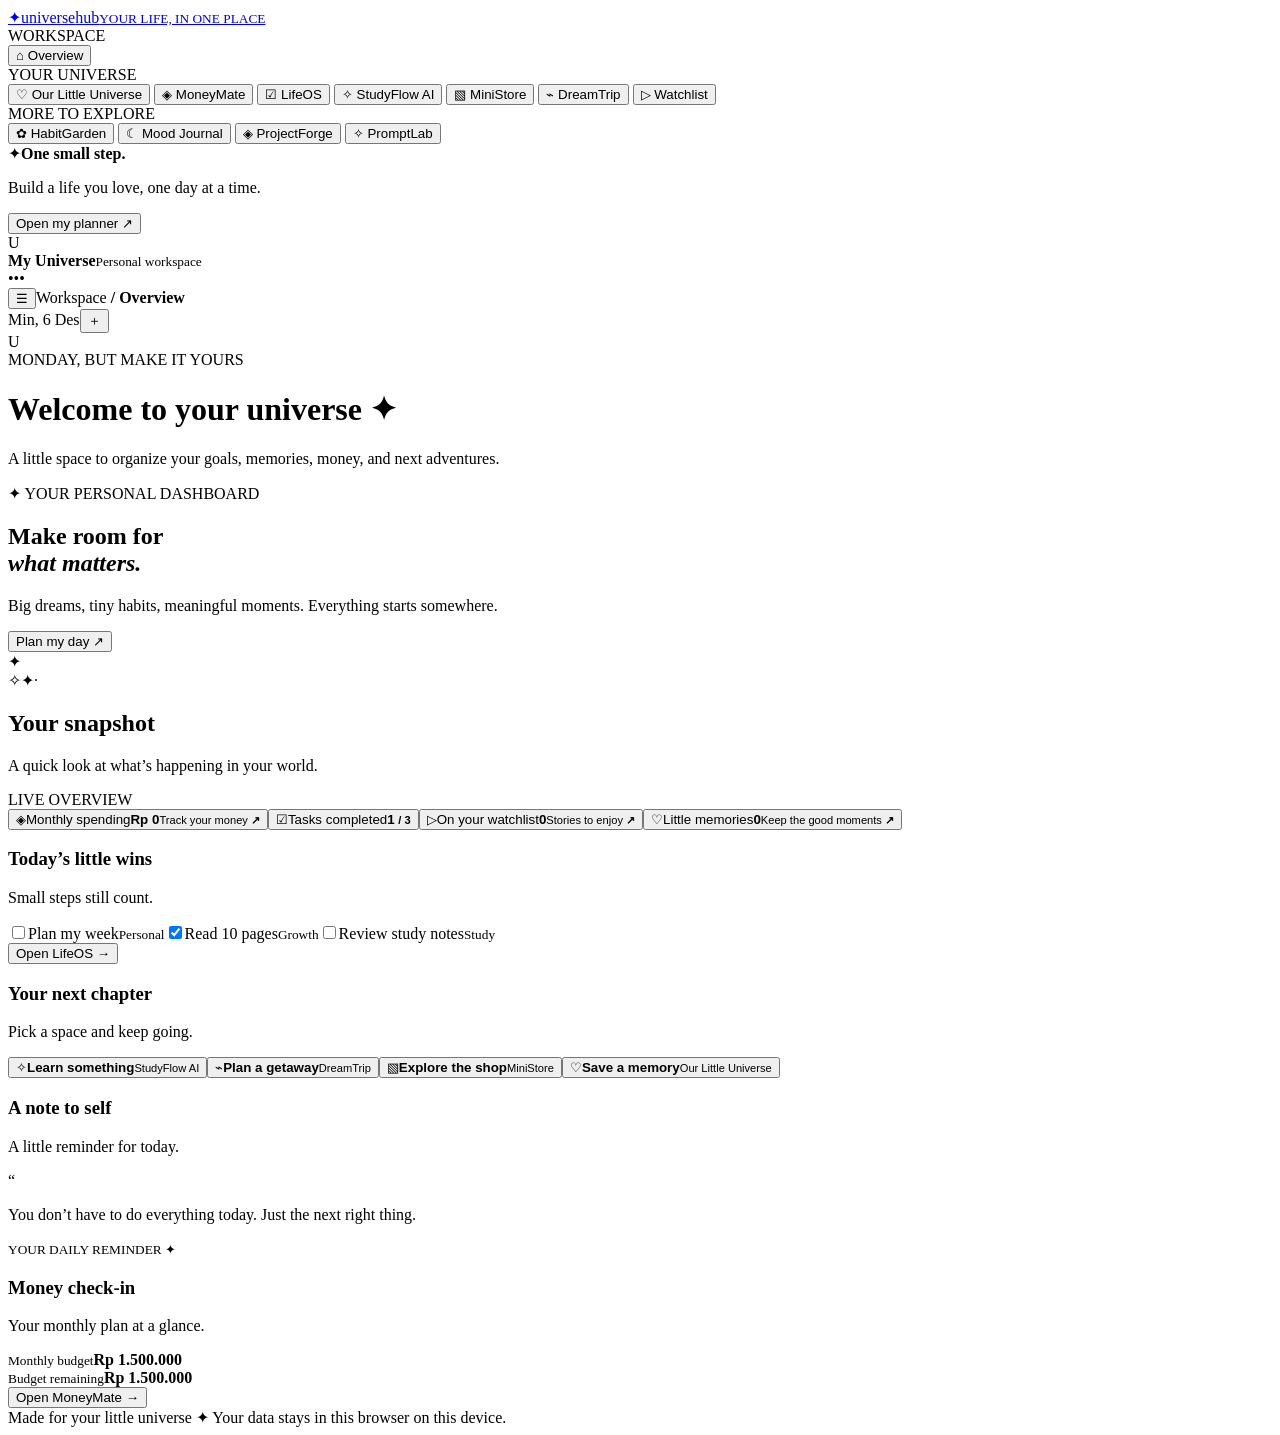
==== commit b15540ab: "Tambahkan beberapa proyek baru yang bagus ke dalam Universe Hub. Menambahkan empat modul baru: Habit" ====
--- a/public/index.html
+++ b/public/index.html
@@ -12,6 +12,11 @@
 <button class="nav-item" data-view="store"><span>▧</span> MiniStore</button>
 <button class="nav-item" data-view="trip"><span>⌁</span> DreamTrip</button>
 <button class="nav-item" data-view="watch"><span>▷</span> Watchlist</button>
+<div class="nav-caption">MORE TO EXPLORE</div>
+<button class="nav-item" data-view="habits"><span>✿</span> HabitGarden</button>
+<button class="nav-item" data-view="mood"><span>☾</span> Mood Journal</button>
+<button class="nav-item" data-view="projects"><span>◈</span> ProjectForge</button>
+<button class="nav-item" data-view="prompts"><span>✧</span> PromptLab</button>
 </nav><div class="sidebar-bottom"><div class="sidebar-tip"><span class="tip-icon">✦</span><strong>One small step.</strong><p>Build a life you love, one day at a time.</p><button data-view="life">Open my planner ↗</button></div><div class="profile"><div class="avatar">U</div><div><strong>My Universe</strong><small>Personal workspace</small></div><span class="profile-menu">•••</span></div></div></aside>
 <main class="main"><header class="topbar"><div class="top-left"><button class="mobile-menu" id="mobileMenu">☰</button><span class="breadcrumb">Workspace <b>/</b> <strong id="crumb">Overview</strong></span></div><div class="top-actions"><span class="today" id="today"></span><button class="icon-button" id="quickAdd" title="Tambah cepat">＋</button><div class="top-avatar">U</div></div></header>
 <div class="content" id="content"></div><footer class="footer">Made for your little universe <span>✦</span> <span class="footer-muted">Your data stays in this browser on this device.</span></footer></main></div>
@@ -19,15 +24,15 @@
 <script>
 const $=s=>document.querySelector(s), $$=s=>[...document.querySelectorAll(s)];
 const read=(k,d)=>{try{return JSON.parse(localStorage.getItem('uh_'+k))??d}catch{return d}}, save=(k,v)=>localStorage.setItem('uh_'+k,JSON.stringify(v));
-const state={view:'home',tasks:read('tasks',[{id:1,title:'Plan my week',done:false,tag:'Personal'},{id:2,title:'Read 10 pages',done:true,tag:'Growth'},{id:3,title:'Review study notes',done:false,tag:'Study'}]),transactions:read('transactions',[]),memories:read('memories',[]),watch:read('watch',[]),products:[{id:1,name:'Daily Focus Planner',price:45000,category:'Digital',emoji:'📓',desc:'A calmer, clearer week.'},{id:2,name:'Study Notes Template',price:25000,category:'Digital',emoji:'✏️',desc:'Organize your learning.'},{id:3,name:'Memory Journal',price:35000,category:'Lifestyle',emoji:'💌',desc:'Keep your little moments.'}],cart:read('cart',[]),trips:read('trips',[{id:1,place:'Yogyakarta',day:'Day 1',note:'Explore the city, try local coffee, and watch the sunset.'}]),studyPlan:read('studyPlan',[]),flashcards:read('flashcards',[]),budget:read('budget',1500000),income:read('income',3500000),wish:read('wish',[]),filter:'All'};
-const money=n=>new Intl.NumberFormat('id-ID',{style:'currency',currency:'IDR',maximumFractionDigits:0}).format(Number(n)||0), esc=s=>String(s??'').replace(/[&<>"']/g,c=>({'&':'&amp;','<':'&lt;','>':'&gt;','"':'&quot;',"'":'&#39;'}[c])), uid=()=>Date.now()+Math.floor(Math.random()*1000), persist=()=>{for(const k of ['tasks','transactions','memories','watch','cart','trips','studyPlan','flashcards','budget','income','wish'])save(k,state[k])}, toast=m=>{const t=$('#toast');t.textContent=m;t.classList.add('show');setTimeout(()=>t.classList.remove('show'),2400)};
+const state={view:'home',tasks:read('tasks',[{id:1,title:'Plan my week',done:false,tag:'Personal'},{id:2,title:'Read 10 pages',done:true,tag:'Growth'},{id:3,title:'Review study notes',done:false,tag:'Study'}]),transactions:read('transactions',[]),memories:read('memories',[]),watch:read('watch',[]),habits:read('habits',[{id:1,title:'Drink a glass of water',done:false},{id:2,title:'Read for 10 minutes',done:false},{id:3,title:'Stretch a little',done:false}]),moods:read('moods',[]),projects:read('projects',[{id:1,title:'Build my personal website',status:'In progress',tag:'Web Development'},{id:2,title:'Learn JavaScript fundamentals',status:'Planned',tag:'Learning'}]),prompts:read('prompts',[]),products:[{id:1,name:'Daily Focus Planner',price:45000,category:'Digital',emoji:'📓',desc:'A calmer, clearer week.'},{id:2,name:'Study Notes Template',price:25000,category:'Digital',emoji:'✏️',desc:'Organize your learning.'},{id:3,name:'Memory Journal',price:35000,category:'Lifestyle',emoji:'💌',desc:'Keep your little moments.'}],cart:read('cart',[]),trips:read('trips',[{id:1,place:'Yogyakarta',day:'Day 1',note:'Explore the city, try local coffee, and watch the sunset.'}]),studyPlan:read('studyPlan',[]),flashcards:read('flashcards',[]),budget:read('budget',1500000),income:read('income',3500000),wish:read('wish',[]),filter:'All'};
+const money=n=>new Intl.NumberFormat('id-ID',{style:'currency',currency:'IDR',maximumFractionDigits:0}).format(Number(n)||0), esc=s=>String(s??'').replace(/[&<>"']/g,c=>({'&':'&amp;','<':'&lt;','>':'&gt;','"':'&quot;',"'":'&#39;'}[c])), uid=()=>Date.now()+Math.floor(Math.random()*1000), persist=()=>{for(const k of ['tasks','transactions','memories','watch','habits','moods','projects','prompts','cart','trips','studyPlan','flashcards','budget','income','wish'])save(k,state[k])}, toast=m=>{const t=$('#toast');t.textContent=m;t.classList.add('show');setTimeout(()=>t.classList.remove('show'),2400)};
 $('#today').textContent=new Intl.DateTimeFormat('id-ID',{weekday:'short',day:'numeric',month:'short'}).format(new Date());
-function nav(view){state.view=view;$$('.nav-item').forEach(b=>b.classList.toggle('active',b.dataset.view===view));$('#crumb').textContent=({home:'Overview',love:'Our Little Universe',money:'MoneyMate',life:'LifeOS',study:'StudyFlow AI',store:'MiniStore',trip:'DreamTrip',watch:'Watchlist'})[view];$('#sidebar').classList.remove('show');render()}
+function nav(view){state.view=view;$$('.nav-item').forEach(b=>b.classList.toggle('active',b.dataset.view===view));$('#crumb').textContent=({home:'Overview',love:'Our Little Universe',money:'MoneyMate',life:'LifeOS',study:'StudyFlow AI',store:'MiniStore',trip:'DreamTrip',watch:'Watchlist',habits:'HabitGarden',mood:'Mood Journal',projects:'ProjectForge',prompts:'PromptLab'})[view];$('#sidebar').classList.remove('show');render()}
 $$('[data-view]').forEach(b=>b.addEventListener('click',e=>{e.preventDefault();nav(b.dataset.view)}));$('#content').addEventListener('click',e=>{const b=e.target.closest('[data-view]');if(b){e.preventDefault();nav(b.dataset.view)}});$('#mobileMenu').onclick=()=>$('#sidebar').classList.toggle('show');
 function heading(kicker,title,sub,action=''){return '<div class="page-heading"><div><div class="eyebrow">'+kicker+'</div><h1>'+title+'</h1><p>'+sub+'</p></div>'+action+'</div>'}
 function card(title,sub,body,extra=''){return '<section class="panel '+extra+'"><div class="panel-head"><div><h3>'+title+'</h3>'+(sub?'<p>'+sub+'</p>':'')+'</div></div>'+body+'</section>'}
 function empty(icon,title,sub){return '<div class="empty-state"><span>'+icon+'</span><strong>'+title+'</strong><p>'+sub+'</p></div>'}
-function render(){persist();const c=$('#content');const views={home:homeView,love:loveView,money:moneyView,life:lifeView,study:studyView,store:storeView,trip:tripView,watch:watchView};c.innerHTML=(views[state.view]||homeView)();bindCommon()}
+function render(){persist();const c=$('#content');const views={home:homeView,love:loveView,money:moneyView,life:lifeView,study:studyView,store:storeView,trip:tripView,watch:watchView,habits:habitsView,mood:moodView,projects:projectsView,prompts:promptsView};c.innerHTML=(views[state.view]||homeView)();bindCommon()}
 function homeView(){const done=state.tasks.filter(t=>t.done).length,spent=state.transactions.filter(t=>t.type==='expense').reduce((a,t)=>a+t.amount,0),watchCount=state.watch.filter(w=>w.status!=='Watched').length;
 return heading('MONDAY, BUT MAKE IT YOURS','Welcome to your universe <span class="title-spark">✦</span>','A little space to organize your goals, memories, money, and next adventures.')+
 '<div class="hero-banner"><div><span class="banner-pill">✦ YOUR PERSONAL DASHBOARD</span><h2>Make room for<br><em>what matters.</em></h2><p>Big dreams, tiny habits, meaningful moments. Everything starts somewhere.</p><button class="btn btn-light" data-view="life">Plan my day <span>↗</span></button></div><div class="banner-art"><div class="orb orb-one"></div><div class="orb orb-two"></div><div class="orbit"></div><div class="planet">✦</div><span class="star st1">✧</span><span class="star st2">✦</span><span class="star st3">·</span></div></div>'+
@@ -44,6 +49,10 @@
 function cartMarkup(){const items=state.cart.map(c=>{const p=state.products.find(p=>p.id===c.id);return p?'<div class="cart-row"><span>'+p.emoji+'</span><div><strong>'+esc(p.name)+'</strong><small>'+money(p.price)+' × '+c.qty+'</small></div><button class="delete-link" data-cart-remove="'+p.id+'">Remove</button></div>':''}).join('');const total=state.cart.reduce((sum,c)=>sum+(state.products.find(p=>p.id===c.id)?.price||0)*c.qty,0);return card('Your cart','Review your little collection.','<div>'+items+'</div><div class="cart-total"><span>Demo total</span><strong>'+money(total)+'</strong></div><button class="btn" id="demoCheckout">Continue to demo checkout ↗</button>')}
 function tripView(){return heading('COLLECT MOMENTS, NOT JUST MILES','DreamTrip','Plan the places you want to see, one stop and one day at a time.')+'<div class="trip-hero"><div><span class="banner-pill">YOUR NEXT ADVENTURE</span><h2>Somewhere new<br><em>is calling.</em></h2><p>Build your own mini itinerary and keep the details together.</p></div><div class="trip-stamp">✈<small>GO<br>EXPLORE</small></div></div><div class="dashboard-grid"><div>'+card('Add a destination','Save a stop to your itinerary.','<form id="tripForm" class="form-stack"><label>Place or destination<input name="place" required placeholder="e.g. Malioboro, Yogyakarta"></label><label>Day<select name="day"><option>Day 1</option><option>Day 2</option><option>Day 3</option><option>Day 4</option><option>Day 5</option></select></label><label>Notes / plan<textarea name="note" rows="3" placeholder="What do you want to do there?"></textarea></label><button class="btn">＋ Add to itinerary</button></form>')+'</div><div>'+card('Your itinerary','A little plan for a big memory.','<div class="itinerary">'+(state.trips.slice().sort((a,b)=>a.day.localeCompare(b.day)).map(t=>'<div class="itinerary-stop"><div class="stop-marker">⌁</div><div><small>'+esc(t.day)+'</small><strong>'+esc(t.place)+'</strong><p>'+esc(t.note||'Explore and enjoy the moment.')+'</p></div><button class="delete-link" data-del-trip="'+t.id+'">×</button></div>').join('')||empty('⌁','No stops planned yet','Add the first destination for your next trip.'))+'</div>')+'</div></div><div class="notice">⌁ Destination notes are saved locally. Maps, route optimization, live prices, and bookings can be added in a later version.</div>'}
 function watchView(){const watching=state.watch.filter(w=>w.status==='Watching').length,watched=state.watch.filter(w=>w.status==='Watched').length;return heading('YOUR NEXT FAVORITE STORY','Watchlist','Keep track of movies, series, anime, and the stories you want to watch next.')+'<div class="watch-banner"><div><span class="banner-pill">TONIGHT’S POSSIBILITIES</span><h2>One more episode?<br><em>Maybe two.</em></h2><p>Save your picks here so the next movie night is easy.</p></div><div class="film-stack"><span>▶</span><span>✦</span><span>▷</span></div></div><div class="stats-grid"><div class="stat-card"><span class="stat-label">On your list</span><strong>'+state.watch.length+'</strong></div><div class="stat-card"><span class="stat-label">Watching</span><strong>'+watching+'</strong></div><div class="stat-card"><span class="stat-label">Finished</span><strong>'+watched+'</strong></div><div class="stat-card"><span class="stat-label">Still to watch</span><strong>'+state.watch.filter(w=>w.status==='Want to watch').length+'</strong></div></div>'+card('Add to watchlist','Movie, series, anime — anything you want to remember.','<form id="watchForm" class="watch-form"><label>Title<input name="title" required placeholder="e.g. Your Name"></label><label>Type<select name="type"><option>Movie</option><option>Series</option><option>Anime</option><option>Documentary</option></select></label><label>Status<select name="status"><option>Want to watch</option><option>Watching</option><option>Watched</option></select></label><label>Rating<select name="rating"><option value="">Not rated</option><option>★★★★★</option><option>★★★★☆</option><option>★★★☆☆</option><option>★★☆☆☆</option><option>★☆☆☆☆</option></select></label><button class="btn">＋ Save title</button></form>')+'<div class="section-title"><div><h2>Your collection</h2><p>Manage what you’re watching next.</p></div></div><div class="watch-grid">'+(state.watch.map(w=>'<article class="watch-card"><div class="watch-poster poster-'+(w.id%5)+'"><span>'+(w.type==='Anime'?'✧':w.type==='Series'?'▤':'▶')+'</span><small>'+esc(w.type.toUpperCase())+'</small></div><div class="watch-details"><h3>'+esc(w.title)+'</h3><div class="watch-meta"><span class="type-tag">'+esc(w.status)+'</span><span class="rating">'+esc(w.rating||'Not rated')+'</span></div><div class="watch-actions"><select data-watch-status="'+w.id+'"><option '+(w.status==='Want to watch'?'selected':'')+'>Want to watch</option><option '+(w.status==='Watching'?'selected':'')+'>Watching</option><option '+(w.status==='Watched'?'selected':'')+'>Watched</option></select><button class="delete-link" data-del-watch="'+w.id+'">Remove</button></div></div></article>').join('')||empty('▷','Your watchlist is empty','Add a movie, series, or anime you want to watch.'))+'</div>'}
+function habitsView(){const done=state.habits.filter(h=>h.done).length;return heading('TINY ROUTINES, BIG CHANGE','HabitGarden','Build gentle routines without chasing perfection.')+'<div class="life-banner"><div><span class="banner-pill">YOUR DAILY RHYTHM</span><h2>Little by little,<br><em>you grow.</em></h2><p>'+done+' of '+state.habits.length+' habits completed today.</p></div><div class="ring-progress" style="--progress:'+(state.habits.length?done/state.habits.length*100:0)+'%"><div><strong>'+Math.round(state.habits.length?done/state.habits.length*100:0)+'%</strong><small>DONE TODAY</small></div></div></div>'+card('My daily habits','Tick each habit when you complete it.','<div class="task-list">'+(state.habits.map(h=>'<label class="task-row"><input type="checkbox" data-habit="'+h.id+'" '+(h.done?'checked':'')+'><span class="checkmark"></span><span class="'+(h.done?'completed':'')+'">'+esc(h.title)+'</span><button type="button" class="delete-link" data-del-habit="'+h.id+'">×</button></label>').join('')||empty('✿','Start with one habit','Add a small routine below.'))+'</div><form id="habitForm" class="inline-form"><input name="title" required placeholder="e.g. Walk for 15 minutes"><button class="btn">＋ Add habit</button></form>')+'<div class="notice">Tip: start with 2–4 habits that feel realistic. Your checkmarks reset only when you manually uncheck them; daily history and streaks can be added later.</div>'}
+function moodView(){return heading('CHECK IN WITH YOURSELF','Mood Journal','Make a little space to notice how you feel, without judging it.')+'<div class="love-hero"><div><span class="banner-pill">HOW ARE YOU, REALLY?</span><h2>Every feeling<br><em>has a place here.</em></h2><p>Choose a mood and leave a note for your future self.</p></div><div class="love-symbol">☾<small>take a breath</small></div></div>'+card('Today’s check-in','A few words are enough.','<form id="moodForm" class="form-stack"><label>How are you feeling?<select name="mood"><option>😊 Happy</option><option>😌 Calm</option><option>🥰 Grateful</option><option>😐 Okay</option><option>😔 Sad</option><option>😰 Anxious</option><option>😴 Tired</option><option>😤 Frustrated</option></select></label><label>What’s on your mind?<textarea name="note" rows="4" placeholder="Anything you want to get off your chest…"></textarea></label><button class="btn">Save check-in ♡</button></form>')+card('Past reflections','Your saved check-ins, stored on this device.','<div class="task-list">'+(state.moods.slice().reverse().map(m=>'<article class="memory-card"><div class="memory-content"><small>'+esc(m.date)+'</small><h3>'+esc(m.mood)+'</h3><p>'+esc(m.note||'No note added.')+'</p><button class="delete-link" data-del-mood="'+m.id+'">Remove</button></div></article>').join('')||empty('☾','No entries yet','Your first reflection can be a single word.'))+'</div>')}
+function projectsView(){const done=state.projects.filter(p=>p.status==='Completed').length;return heading('IDEAS INTO REALITY','ProjectForge','Track personal projects, portfolio pieces, and skills you want to build.')+'<div class="study-hero"><div><span class="banner-pill">BUILD YOUR NEXT THING</span><h2>Make it real,<br><em>one milestone at a time.</em></h2><p>'+done+' projects completed out of '+state.projects.length+'. Keep your momentum visible.</p></div><div class="study-art">◈<span>✧</span><small>PLAN · BUILD · SHIP</small></div></div>'+card('Add a project','A portfolio project, learning goal, or side hustle.','<form id="projectForm" class="form-stack"><label>Project name<input name="title" required placeholder="e.g. AI study assistant"></label><label>Category / skill<input name="tag" placeholder="e.g. Full-stack, Design, AI"></label><label>Status<select name="status"><option>Planned</option><option>In progress</option><option>Completed</option></select></label><button class="btn">＋ Add project</button></form>')+card('My project board','Update each project as it moves forward.','<div class="watch-grid">'+(state.projects.map(p=>'<article class="watch-card"><div class="product-art art-2"><span>◈</span><small>'+esc(p.tag||'PERSONAL')+'</small></div><div class="watch-details"><h3>'+esc(p.title)+'</h3><div class="watch-actions"><select data-project-status="'+p.id+'"><option '+(p.status==='Planned'?'selected':'')+'>Planned</option><option '+(p.status==='In progress'?'selected':'')+'>In progress</option><option '+(p.status==='Completed'?'selected':'')+'>Completed</option></select><button class="delete-link" data-del-project="'+p.id+'">Remove</button></div></div></article>').join('')||empty('◈','Your next big idea starts here','Add a project to get started.'))+'</div>')}
+function promptsView(){return heading('YOUR AI WORKBENCH','PromptLab','Save reusable AI prompts for coding, studying, writing, research, and brainstorming.')+'<div class="study-hero"><div><span class="banner-pill">PROMPT LIBRARY</span><h2>Better prompts,<br><em>better starting points.</em></h2><p>Build your own library of instructions you want to reuse.</p></div><div class="study-art">✧<span>✦</span><small>IDEATE · REFINE · CREATE</small></div></div>'+card('Save a prompt','Write a reusable prompt template.','<form id="promptForm" class="form-stack"><label>Prompt name<input name="title" required placeholder="e.g. Explain a hard concept simply"></label><label>Category<select name="category"><option>Study</option><option>Coding</option><option>Writing</option><option>Research</option><option>Business</option><option>Creative</option></select></label><label>Prompt text<textarea name="body" rows="5" required placeholder="Act as a patient tutor. Explain [topic] with an example…"></textarea></label><button class="btn">＋ Save prompt</button></form>')+card('My prompt collection','Copy a prompt to reuse it in your preferred AI tool.','<div class="task-list">'+(state.prompts.slice().reverse().map(p=>'<article class="memory-card"><div class="memory-content"><small>'+esc(p.category)+'</small><h3>'+esc(p.title)+'</h3><p>'+esc(p.body)+'</p><button class="btn btn-light" data-copy-prompt="'+p.id+'">Copy prompt</button> <button class="delete-link" data-del-prompt="'+p.id+'">Remove</button></div></article>').join('')||empty('✧','Your library is waiting','Save a prompt you find useful.'))+'</div>')+'<div class="notice">PromptLab is a prompt organizer, not an AI chat model. It stores your own prompt text locally; run prompts in your chosen AI service.</div>'}
 function bindCommon(){
 $$('[data-task]').forEach(el=>el.onchange=()=>{const t=state.tasks.find(t=>t.id==el.dataset.task);if(t)t.done=el.checked;render()});
 $$('[data-del-task]').forEach(el=>el.onclick=()=>{state.tasks=state.tasks.filter(t=>t.id!=el.dataset.delTask);render()});
@@ -65,6 +74,17 @@
 const wf=$('#watchForm');if(wf)wf.onsubmit=e=>{e.preventDefault();const f=new FormData(wf);state.watch.unshift({id:uid(),title:f.get('title'),type:f.get('type'),status:f.get('status'),rating:f.get('rating')});render();toast('Added to your watchlist')};
 const cc=$('#cartToggle');if(cc)cc.onclick=()=>$('#cartArea').scrollIntoView({behavior:'smooth',block:'center'});
 const co=$('#demoCheckout');if(co)co.onclick=()=>toast('Demo only — no payment was taken.');
+$$('[data-habit]').forEach(el=>el.onchange=()=>{const h=state.habits.find(h=>h.id==el.dataset.habit);if(h)h.done=el.checked;render()});
+$$('[data-del-habit]').forEach(el=>el.onclick=()=>{state.habits=state.habits.filter(h=>h.id!=el.dataset.delHabit);render()});
+const hf=$('#habitForm');if(hf)hf.onsubmit=e=>{e.preventDefault();const f=new FormData(hf);state.habits.push({id:uid(),title:f.get('title'),done:false});render();toast('New habit planted ✿')};
+const moodf=$('#moodForm');if(moodf)moodf.onsubmit=e=>{e.preventDefault();const f=new FormData(moodf);state.moods.push({id:uid(),mood:f.get('mood'),note:f.get('note'),date:new Date().toLocaleDateString('id-ID')});render();toast('Check-in saved ☾')};
+$$('[data-del-mood]').forEach(el=>el.onclick=()=>{state.moods=state.moods.filter(m=>m.id!=el.dataset.delMood);render()});
+const pf=$('#projectForm');if(pf)pf.onsubmit=e=>{e.preventDefault();const f=new FormData(pf);state.projects.push({id:uid(),title:f.get('title'),tag:f.get('tag')||'Personal',status:f.get('status')});render();toast('Project added ◈')};
+$$('[data-project-status]').forEach(el=>el.onchange=()=>{const p=state.projects.find(p=>p.id==el.dataset.projectStatus);if(p)p.status=el.value;render()});
+$$('[data-del-project]').forEach(el=>el.onclick=()=>{state.projects=state.projects.filter(p=>p.id!=el.dataset.delProject);render()});
+const prf=$('#promptForm');if(prf)prf.onsubmit=e=>{e.preventDefault();const f=new FormData(prf);state.prompts.push({id:uid(),title:f.get('title'),category:f.get('category'),body:f.get('body')});render();toast('Prompt saved ✧')};
+$$('[data-del-prompt]').forEach(el=>el.onclick=()=>{state.prompts=state.prompts.filter(p=>p.id!=el.dataset.delPrompt);render()});
+$$('[data-copy-prompt]').forEach(el=>el.onclick=()=>{const p=state.prompts.find(p=>p.id==el.dataset.copyPrompt);if(p){const text=p.body;if(navigator.clipboard&&navigator.clipboard.writeText)navigator.clipboard.writeText(text).then(()=>toast('Prompt copied ✧')).catch(()=>toast('Copy not available in this browser'));else toast('Select the prompt text to copy it.')}});
 bindTimer();const hc=$('#habitCheck');if(hc)hc.onclick=()=>{hc.classList.toggle('done');hc.textContent=hc.classList.contains('done')?'♥':'✓';toast(hc.classList.contains('done')?'You showed up for yourself 🌱':'Habit reset')};
 }
 let timerId=null,timerSeconds=25*60,timerMinutes=25;
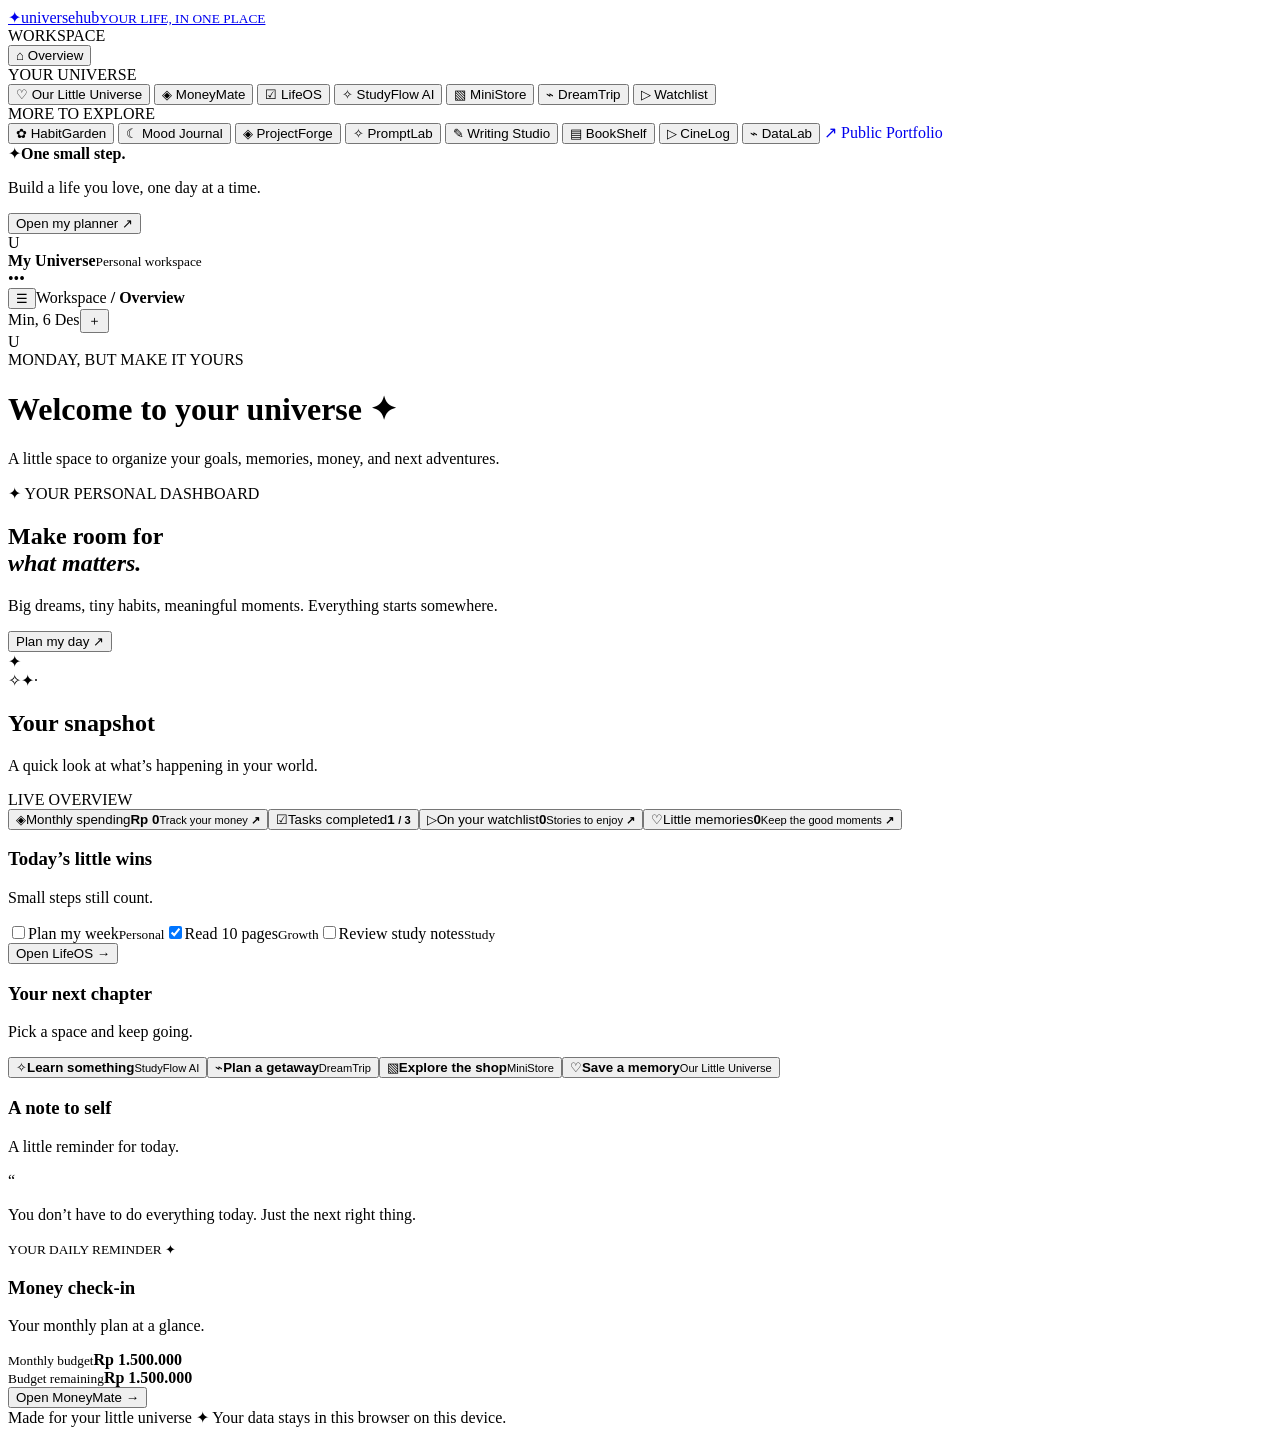
==== commit a93de893: "Tambahkan proyek yang cocok dengan minat saya pada menulis, Data Science, film, dan buku; buat porto" ====
--- a/public/index.html
+++ b/public/index.html
@@ -17,6 +17,11 @@
 <button class="nav-item" data-view="mood"><span>☾</span> Mood Journal</button>
 <button class="nav-item" data-view="projects"><span>◈</span> ProjectForge</button>
 <button class="nav-item" data-view="prompts"><span>✧</span> PromptLab</button>
+<button class="nav-item" data-view="writing"><span>✎</span> Writing Studio</button>
+<button class="nav-item" data-view="books"><span>▤</span> BookShelf</button>
+<button class="nav-item" data-view="cine"><span>▷</span> CineLog</button>
+<button class="nav-item" data-view="datalab"><span>⌁</span> DataLab</button>
+<a class="nav-item" href="/portfolio.html" style="text-decoration:none"><span>↗</span> Public Portfolio</a>
 </nav><div class="sidebar-bottom"><div class="sidebar-tip"><span class="tip-icon">✦</span><strong>One small step.</strong><p>Build a life you love, one day at a time.</p><button data-view="life">Open my planner ↗</button></div><div class="profile"><div class="avatar">U</div><div><strong>My Universe</strong><small>Personal workspace</small></div><span class="profile-menu">•••</span></div></div></aside>
 <main class="main"><header class="topbar"><div class="top-left"><button class="mobile-menu" id="mobileMenu">☰</button><span class="breadcrumb">Workspace <b>/</b> <strong id="crumb">Overview</strong></span></div><div class="top-actions"><span class="today" id="today"></span><button class="icon-button" id="quickAdd" title="Tambah cepat">＋</button><div class="top-avatar">U</div></div></header>
 <div class="content" id="content"></div><footer class="footer">Made for your little universe <span>✦</span> <span class="footer-muted">Your data stays in this browser on this device.</span></footer></main></div>
@@ -24,15 +29,15 @@
 <script>
 const $=s=>document.querySelector(s), $$=s=>[...document.querySelectorAll(s)];
 const read=(k,d)=>{try{return JSON.parse(localStorage.getItem('uh_'+k))??d}catch{return d}}, save=(k,v)=>localStorage.setItem('uh_'+k,JSON.stringify(v));
-const state={view:'home',tasks:read('tasks',[{id:1,title:'Plan my week',done:false,tag:'Personal'},{id:2,title:'Read 10 pages',done:true,tag:'Growth'},{id:3,title:'Review study notes',done:false,tag:'Study'}]),transactions:read('transactions',[]),memories:read('memories',[]),watch:read('watch',[]),habits:read('habits',[{id:1,title:'Drink a glass of water',done:false},{id:2,title:'Read for 10 minutes',done:false},{id:3,title:'Stretch a little',done:false}]),moods:read('moods',[]),projects:read('projects',[{id:1,title:'Build my personal website',status:'In progress',tag:'Web Development'},{id:2,title:'Learn JavaScript fundamentals',status:'Planned',tag:'Learning'}]),prompts:read('prompts',[]),products:[{id:1,name:'Daily Focus Planner',price:45000,category:'Digital',emoji:'📓',desc:'A calmer, clearer week.'},{id:2,name:'Study Notes Template',price:25000,category:'Digital',emoji:'✏️',desc:'Organize your learning.'},{id:3,name:'Memory Journal',price:35000,category:'Lifestyle',emoji:'💌',desc:'Keep your little moments.'}],cart:read('cart',[]),trips:read('trips',[{id:1,place:'Yogyakarta',day:'Day 1',note:'Explore the city, try local coffee, and watch the sunset.'}]),studyPlan:read('studyPlan',[]),flashcards:read('flashcards',[]),budget:read('budget',1500000),income:read('income',3500000),wish:read('wish',[]),filter:'All'};
-const money=n=>new Intl.NumberFormat('id-ID',{style:'currency',currency:'IDR',maximumFractionDigits:0}).format(Number(n)||0), esc=s=>String(s??'').replace(/[&<>"']/g,c=>({'&':'&amp;','<':'&lt;','>':'&gt;','"':'&quot;',"'":'&#39;'}[c])), uid=()=>Date.now()+Math.floor(Math.random()*1000), persist=()=>{for(const k of ['tasks','transactions','memories','watch','habits','moods','projects','prompts','cart','trips','studyPlan','flashcards','budget','income','wish'])save(k,state[k])}, toast=m=>{const t=$('#toast');t.textContent=m;t.classList.add('show');setTimeout(()=>t.classList.remove('show'),2400)};
+const state={view:'home',tasks:read('tasks',[{id:1,title:'Plan my week',done:false,tag:'Personal'},{id:2,title:'Read 10 pages',done:true,tag:'Growth'},{id:3,title:'Review study notes',done:false,tag:'Study'}]),transactions:read('transactions',[]),memories:read('memories',[]),watch:read('watch',[]),habits:read('habits',[{id:1,title:'Drink a glass of water',done:false},{id:2,title:'Read for 10 minutes',done:false},{id:3,title:'Stretch a little',done:false}]),moods:read('moods',[]),projects:read('projects',[{id:1,title:'Build my personal website',status:'In progress',tag:'Web Development'},{id:2,title:'Learn JavaScript fundamentals',status:'Planned',tag:'Learning'}]),prompts:read('prompts',[]),writing:read('writing',[]),books:read('books',[]),cine:read('cine',[]),products:[{id:1,name:'Daily Focus Planner',price:45000,category:'Digital',emoji:'📓',desc:'A calmer, clearer week.'},{id:2,name:'Study Notes Template',price:25000,category:'Digital',emoji:'✏️',desc:'Organize your learning.'},{id:3,name:'Memory Journal',price:35000,category:'Lifestyle',emoji:'💌',desc:'Keep your little moments.'}],cart:read('cart',[]),trips:read('trips',[{id:1,place:'Yogyakarta',day:'Day 1',note:'Explore the city, try local coffee, and watch the sunset.'}]),studyPlan:read('studyPlan',[]),flashcards:read('flashcards',[]),budget:read('budget',1500000),income:read('income',3500000),wish:read('wish',[]),filter:'All'};
+const money=n=>new Intl.NumberFormat('id-ID',{style:'currency',currency:'IDR',maximumFractionDigits:0}).format(Number(n)||0), esc=s=>String(s??'').replace(/[&<>"']/g,c=>({'&':'&amp;','<':'&lt;','>':'&gt;','"':'&quot;',"'":'&#39;'}[c])), uid=()=>Date.now()+Math.floor(Math.random()*1000), persist=()=>{for(const k of ['tasks','transactions','memories','watch','habits','moods','projects','prompts','writing','books','cine','cart','trips','studyPlan','flashcards','budget','income','wish'])save(k,state[k])}, toast=m=>{const t=$('#toast');t.textContent=m;t.classList.add('show');setTimeout(()=>t.classList.remove('show'),2400)};
 $('#today').textContent=new Intl.DateTimeFormat('id-ID',{weekday:'short',day:'numeric',month:'short'}).format(new Date());
-function nav(view){state.view=view;$$('.nav-item').forEach(b=>b.classList.toggle('active',b.dataset.view===view));$('#crumb').textContent=({home:'Overview',love:'Our Little Universe',money:'MoneyMate',life:'LifeOS',study:'StudyFlow AI',store:'MiniStore',trip:'DreamTrip',watch:'Watchlist',habits:'HabitGarden',mood:'Mood Journal',projects:'ProjectForge',prompts:'PromptLab'})[view];$('#sidebar').classList.remove('show');render()}
+function nav(view){state.view=view;$$('.nav-item').forEach(b=>b.classList.toggle('active',b.dataset.view===view));$('#crumb').textContent=({home:'Overview',love:'Our Little Universe',money:'MoneyMate',life:'LifeOS',study:'StudyFlow AI',store:'MiniStore',trip:'DreamTrip',watch:'Watchlist',habits:'HabitGarden',mood:'Mood Journal',projects:'ProjectForge',prompts:'PromptLab',writing:'Writing Studio',books:'BookShelf',cine:'CineLog',datalab:'DataLab'})[view];$('#sidebar').classList.remove('show');render()}
 $$('[data-view]').forEach(b=>b.addEventListener('click',e=>{e.preventDefault();nav(b.dataset.view)}));$('#content').addEventListener('click',e=>{const b=e.target.closest('[data-view]');if(b){e.preventDefault();nav(b.dataset.view)}});$('#mobileMenu').onclick=()=>$('#sidebar').classList.toggle('show');
 function heading(kicker,title,sub,action=''){return '<div class="page-heading"><div><div class="eyebrow">'+kicker+'</div><h1>'+title+'</h1><p>'+sub+'</p></div>'+action+'</div>'}
 function card(title,sub,body,extra=''){return '<section class="panel '+extra+'"><div class="panel-head"><div><h3>'+title+'</h3>'+(sub?'<p>'+sub+'</p>':'')+'</div></div>'+body+'</section>'}
 function empty(icon,title,sub){return '<div class="empty-state"><span>'+icon+'</span><strong>'+title+'</strong><p>'+sub+'</p></div>'}
-function render(){persist();const c=$('#content');const views={home:homeView,love:loveView,money:moneyView,life:lifeView,study:studyView,store:storeView,trip:tripView,watch:watchView,habits:habitsView,mood:moodView,projects:projectsView,prompts:promptsView};c.innerHTML=(views[state.view]||homeView)();bindCommon()}
+function render(){persist();const c=$('#content');const views={home:homeView,love:loveView,money:moneyView,life:lifeView,study:studyView,store:storeView,trip:tripView,watch:watchView,habits:habitsView,mood:moodView,projects:projectsView,prompts:promptsView,writing:writingView,books:booksView,cine:cineView,datalab:dataLabView};c.innerHTML=(views[state.view]||homeView)();bindCommon()}
 function homeView(){const done=state.tasks.filter(t=>t.done).length,spent=state.transactions.filter(t=>t.type==='expense').reduce((a,t)=>a+t.amount,0),watchCount=state.watch.filter(w=>w.status!=='Watched').length;
 return heading('MONDAY, BUT MAKE IT YOURS','Welcome to your universe <span class="title-spark">✦</span>','A little space to organize your goals, memories, money, and next adventures.')+
 '<div class="hero-banner"><div><span class="banner-pill">✦ YOUR PERSONAL DASHBOARD</span><h2>Make room for<br><em>what matters.</em></h2><p>Big dreams, tiny habits, meaningful moments. Everything starts somewhere.</p><button class="btn btn-light" data-view="life">Plan my day <span>↗</span></button></div><div class="banner-art"><div class="orb orb-one"></div><div class="orb orb-two"></div><div class="orbit"></div><div class="planet">✦</div><span class="star st1">✧</span><span class="star st2">✦</span><span class="star st3">·</span></div></div>'+
@@ -53,6 +58,10 @@
 function moodView(){return heading('CHECK IN WITH YOURSELF','Mood Journal','Make a little space to notice how you feel, without judging it.')+'<div class="love-hero"><div><span class="banner-pill">HOW ARE YOU, REALLY?</span><h2>Every feeling<br><em>has a place here.</em></h2><p>Choose a mood and leave a note for your future self.</p></div><div class="love-symbol">☾<small>take a breath</small></div></div>'+card('Today’s check-in','A few words are enough.','<form id="moodForm" class="form-stack"><label>How are you feeling?<select name="mood"><option>😊 Happy</option><option>😌 Calm</option><option>🥰 Grateful</option><option>😐 Okay</option><option>😔 Sad</option><option>😰 Anxious</option><option>😴 Tired</option><option>😤 Frustrated</option></select></label><label>What’s on your mind?<textarea name="note" rows="4" placeholder="Anything you want to get off your chest…"></textarea></label><button class="btn">Save check-in ♡</button></form>')+card('Past reflections','Your saved check-ins, stored on this device.','<div class="task-list">'+(state.moods.slice().reverse().map(m=>'<article class="memory-card"><div class="memory-content"><small>'+esc(m.date)+'</small><h3>'+esc(m.mood)+'</h3><p>'+esc(m.note||'No note added.')+'</p><button class="delete-link" data-del-mood="'+m.id+'">Remove</button></div></article>').join('')||empty('☾','No entries yet','Your first reflection can be a single word.'))+'</div>')}
 function projectsView(){const done=state.projects.filter(p=>p.status==='Completed').length;return heading('IDEAS INTO REALITY','ProjectForge','Track personal projects, portfolio pieces, and skills you want to build.')+'<div class="study-hero"><div><span class="banner-pill">BUILD YOUR NEXT THING</span><h2>Make it real,<br><em>one milestone at a time.</em></h2><p>'+done+' projects completed out of '+state.projects.length+'. Keep your momentum visible.</p></div><div class="study-art">◈<span>✧</span><small>PLAN · BUILD · SHIP</small></div></div>'+card('Add a project','A portfolio project, learning goal, or side hustle.','<form id="projectForm" class="form-stack"><label>Project name<input name="title" required placeholder="e.g. AI study assistant"></label><label>Category / skill<input name="tag" placeholder="e.g. Full-stack, Design, AI"></label><label>Status<select name="status"><option>Planned</option><option>In progress</option><option>Completed</option></select></label><button class="btn">＋ Add project</button></form>')+card('My project board','Update each project as it moves forward.','<div class="watch-grid">'+(state.projects.map(p=>'<article class="watch-card"><div class="product-art art-2"><span>◈</span><small>'+esc(p.tag||'PERSONAL')+'</small></div><div class="watch-details"><h3>'+esc(p.title)+'</h3><div class="watch-actions"><select data-project-status="'+p.id+'"><option '+(p.status==='Planned'?'selected':'')+'>Planned</option><option '+(p.status==='In progress'?'selected':'')+'>In progress</option><option '+(p.status==='Completed'?'selected':'')+'>Completed</option></select><button class="delete-link" data-del-project="'+p.id+'">Remove</button></div></div></article>').join('')||empty('◈','Your next big idea starts here','Add a project to get started.'))+'</div>')}
 function promptsView(){return heading('YOUR AI WORKBENCH','PromptLab','Save reusable AI prompts for coding, studying, writing, research, and brainstorming.')+'<div class="study-hero"><div><span class="banner-pill">PROMPT LIBRARY</span><h2>Better prompts,<br><em>better starting points.</em></h2><p>Build your own library of instructions you want to reuse.</p></div><div class="study-art">✧<span>✦</span><small>IDEATE · REFINE · CREATE</small></div></div>'+card('Save a prompt','Write a reusable prompt template.','<form id="promptForm" class="form-stack"><label>Prompt name<input name="title" required placeholder="e.g. Explain a hard concept simply"></label><label>Category<select name="category"><option>Study</option><option>Coding</option><option>Writing</option><option>Research</option><option>Business</option><option>Creative</option></select></label><label>Prompt text<textarea name="body" rows="5" required placeholder="Act as a patient tutor. Explain [topic] with an example…"></textarea></label><button class="btn">＋ Save prompt</button></form>')+card('My prompt collection','Copy a prompt to reuse it in your preferred AI tool.','<div class="task-list">'+(state.prompts.slice().reverse().map(p=>'<article class="memory-card"><div class="memory-content"><small>'+esc(p.category)+'</small><h3>'+esc(p.title)+'</h3><p>'+esc(p.body)+'</p><button class="btn btn-light" data-copy-prompt="'+p.id+'">Copy prompt</button> <button class="delete-link" data-del-prompt="'+p.id+'">Remove</button></div></article>').join('')||empty('✧','Your library is waiting','Save a prompt you find useful.'))+'</div>')+'<div class="notice">PromptLab is a prompt organizer, not an AI chat model. It stores your own prompt text locally; run prompts in your chosen AI service.</div>'}
+function writingView(){return heading('WRITE WHAT YOU NOTICE','Writing Studio','A calm desk for essays, journal entries, stories, reviews, and ideas in progress.')+card('Start a draft','Save your words locally in this browser.','<form id="writingForm" class="form-stack"><label>Draft title<input name="title" required placeholder="A thought worth keeping"></label><label>Format<select name="kind"><option>Personal essay</option><option>Journal</option><option>Short story</option><option>Book review</option><option>Film review</option><option>Academic writing</option><option>Poetry</option><option>Other</option></select></label><label>Your draft<textarea name="body" rows="8" required placeholder="Begin anywhere. You can polish it later…"></textarea></label><button class="btn">Save draft ✎</button></form>')+card('Draft archive','Your saved writing, ready to revisit.','<div class="task-list">'+(state.writing.slice().reverse().map(w=>'<article class="memory-card"><div class="memory-content"><small>'+esc(w.kind)+' · '+esc(w.date)+'</small><h3>'+esc(w.title)+'</h3><p style="white-space:pre-wrap">'+esc(w.body)+'</p><button class="btn btn-light" data-copy-writing="'+w.id+'">Copy text</button> <button class="delete-link" data-del-writing="'+w.id+'">Delete</button></div></article>').join('')||empty('✎','A blank page is full of possibility','Save your first paragraph, idea, or reflection.'))+'</div>')}
+function booksView(){const finished=state.books.filter(b=>b.status==='Finished').length;return heading('A SHELF OF STORIES','BookShelf','Keep a reading log, capture favorite lines, and make your reading life visible.')+'<div class="life-banner"><div><span class="banner-pill">READ · REFLECT · REMEMBER</span><h2>One page at a time,<br><em>one world at a time.</em></h2><p>'+finished+' books finished · '+state.books.length+' on your shelf.</p></div><div class="ring-progress" style="--progress:'+(state.books.length?finished/state.books.length*100:0)+'%"><div><strong>'+finished+'</strong><small>FINISHED</small></div></div></div>'+card('Add to your shelf','Track what you are reading or want to read.','<form id="bookForm" class="form-stack"><label>Book title<input name="title" required placeholder="Book title"></label><label>Author<input name="author" placeholder="Author name"></label><label>Reading status<select name="status"><option>Want to read</option><option>Reading</option><option>Finished</option><option>Paused</option></select></label><label>Favorite quote or reflection<textarea name="note" rows="3" placeholder="A line, idea, or feeling you want to remember…"></textarea></label><button class="btn">Add book ▤</button></form>')+card('My bookshelf','Your reading journey, one entry at a time.','<div class="watch-grid">'+(state.books.slice().reverse().map(b=>'<article class="watch-card"><div class="product-art art-2"><span>▤</span><small>'+esc(b.status)+'</small></div><div class="watch-details"><h3>'+esc(b.title)+'</h3><p class="muted small">'+esc(b.author||'Author not added')+'</p><p class="small">'+esc(b.note||'No reflection yet.')+'</p><div class="watch-actions"><span class="type-tag">'+esc(b.status)+'</span><button class="delete-link" data-del-book="'+b.id+'">Remove</button></div></div></article>').join('')||empty('▤','Your next favorite book awaits','Add a book you are reading or hope to discover.'))+'</div>')}
+function cineView(){return heading('YOUR PERSONAL CINEMA','CineLog','A film diary for what you watched, what you loved, and what stayed with you after the credits.')+'<div class="watch-banner" style="display:flex;justify-content:space-between;align-items:center;border-radius:18px;padding:30px;color:white;margin-bottom:24px"><div><span class="banner-pill">AFTER THE CREDITS</span><h2 style="font:800 32px Manrope;margin:18px 0 8px">Stories stay with us.</h2><p style="max-width:450px">Record films, rate your experience, and save a tiny review for future you.</p></div><div class="film-stack"><span>✦</span><span>▷</span><span>✧</span></div></div>'+card('Log a film','Add a movie to your personal watch diary.','<form id="cineForm" class="form-stack"><label>Film title<input name="title" required placeholder="Movie title"></label><label>Year (optional)<input name="year" type="number" min="1888" max="2100" placeholder="2026"></label><label>Status<select name="status"><option>Want to watch</option><option>Watched</option><option>Watching</option></select></label><label>Your rating<select name="rating"><option value="">Not rated</option><option>★★★★★</option><option>★★★★☆</option><option>★★★☆☆</option><option>★★☆☆☆</option><option>★☆☆☆☆</option></select></label><label>Mini review / favorite moment<textarea name="note" rows="3" placeholder="What did this film make you feel or think?"></textarea></label><button class="btn">Save to CineLog ▷</button></form>')+card('My film diary','Your watch history and next picks.','<div class="watch-grid">'+(state.cine.slice().reverse().map((m,i)=>'<article class="watch-card"><div class="watch-poster poster-'+(i%5+1)+'"><span>▷</span><small>'+esc(m.status)+'</small></div><div class="watch-details"><h3>'+esc(m.title)+(m.year?' ('+esc(m.year)+')':'')+'</h3><div class="watch-meta"><span class="rating">'+esc(m.rating||'Not rated')+'</span><span class="muted small">'+esc(m.status)+'</span></div><p class="small muted">'+esc(m.note||'No review added yet.')+'</p><button class="delete-link" data-del-cine="'+m.id+'">Remove</button></div></article>').join('')||empty('▷','Your first screening starts here','Add a film you loved, want to see, or want to remember.'))+'</div>')}
+function dataLabView(){const done=state.tasks.filter(t=>t.done).length,finished=state.books.filter(b=>b.status==='Finished').length,watched=state.cine.filter(m=>m.status==='Watched').length,spend=state.transactions.filter(t=>t.type==='expense').reduce((s,t)=>s+t.amount,0);const bars=[{name:'Tasks',value:state.tasks.length?Math.round(done/state.tasks.length*100):0},{name:'Reading',value:state.books.length?Math.round(finished/state.books.length*100):0},{name:'Films',value:state.cine.length?Math.round(watched/state.cine.length*100):0}];return heading('TURN ACTIVITY INTO INSIGHT','DataLab','A lightweight personal analytics lab inspired by data science: summarize activity, compare progress, and spot patterns.')+'<div class="stats-grid"><div class="stat-card"><span class="stat-label">Tasks completed</span><strong>'+done+' / '+state.tasks.length+'</strong><small>LifeOS progress</small></div><div class="stat-card"><span class="stat-label">Books finished</span><strong>'+finished+'</strong><small>From your BookShelf</small></div><div class="stat-card"><span class="stat-label">Films watched</span><strong>'+watched+'</strong><small>From CineLog</small></div><div class="stat-card"><span class="stat-label">Expenses recorded</span><strong>'+money(spend)+'</strong><small>From MoneyMate</small></div></div>'+card('Progress at a glance','Percentages are calculated from the entries currently saved in this browser.','<div class="task-list">'+bars.map(b=>'<div style="padding:13px 0"><div style="display:flex;justify-content:space-between;font-size:11px;margin-bottom:8px"><strong>'+b.name+'</strong><span>'+b.value+'%</span></div><div class="progress wide"><i style="width:'+b.value+'%"></i></div></div>').join('')+'</div>')+card('A small data-science note','Build a portfolio with clear questions, clean data, and honest interpretation.','<div class="notice">This dashboard summarizes your own browser-local app entries. It is not a predictive model and does not send your personal data to an analytics service.</div><ul class="small muted" style="line-height:2"><li>Question: what habit is easiest to maintain?</li><li>Measure: completion rate over time.</li><li>Improve: log entries consistently before drawing conclusions.</li></ul>')}
 function bindCommon(){
 $$('[data-task]').forEach(el=>el.onchange=()=>{const t=state.tasks.find(t=>t.id==el.dataset.task);if(t)t.done=el.checked;render()});
 $$('[data-del-task]').forEach(el=>el.onclick=()=>{state.tasks=state.tasks.filter(t=>t.id!=el.dataset.delTask);render()});
@@ -85,6 +94,13 @@
 const prf=$('#promptForm');if(prf)prf.onsubmit=e=>{e.preventDefault();const f=new FormData(prf);state.prompts.push({id:uid(),title:f.get('title'),category:f.get('category'),body:f.get('body')});render();toast('Prompt saved ✧')};
 $$('[data-del-prompt]').forEach(el=>el.onclick=()=>{state.prompts=state.prompts.filter(p=>p.id!=el.dataset.delPrompt);render()});
 $$('[data-copy-prompt]').forEach(el=>el.onclick=()=>{const p=state.prompts.find(p=>p.id==el.dataset.copyPrompt);if(p){const text=p.body;if(navigator.clipboard&&navigator.clipboard.writeText)navigator.clipboard.writeText(text).then(()=>toast('Prompt copied ✧')).catch(()=>toast('Copy not available in this browser'));else toast('Select the prompt text to copy it.')}});
+const writingf=$('#writingForm');if(writingf)writingf.onsubmit=e=>{e.preventDefault();const f=new FormData(writingf);state.writing.push({id:uid(),title:f.get('title'),kind:f.get('kind'),body:f.get('body'),date:new Date().toLocaleDateString('id-ID')});render();toast('Draft saved ✎')};
+$$('[data-del-writing]').forEach(el=>el.onclick=()=>{state.writing=state.writing.filter(w=>w.id!=el.dataset.delWriting);render()});
+$$('[data-copy-writing]').forEach(el=>el.onclick=()=>{const w=state.writing.find(w=>w.id==el.dataset.copyWriting);if(w)navigator.clipboard?.writeText(w.body).then(()=>toast('Text copied')).catch(()=>toast('Copy unavailable'))});
+const bookf=$('#bookForm');if(bookf)bookf.onsubmit=e=>{e.preventDefault();const f=new FormData(bookf);state.books.push({id:uid(),title:f.get('title'),author:f.get('author'),status:f.get('status'),note:f.get('note')});render();toast('Book added ▤')};
+$$('[data-del-book]').forEach(el=>el.onclick=()=>{state.books=state.books.filter(b=>b.id!=el.dataset.delBook);render()});
+const cinef=$('#cineForm');if(cinef)cinef.onsubmit=e=>{e.preventDefault();const f=new FormData(cinef);state.cine.push({id:uid(),title:f.get('title'),year:f.get('year'),status:f.get('status'),rating:f.get('rating'),note:f.get('note')});render();toast('Film saved ▷')};
+$$('[data-del-cine]').forEach(el=>el.onclick=()=>{state.cine=state.cine.filter(m=>m.id!=el.dataset.delCine);render()});
 bindTimer();const hc=$('#habitCheck');if(hc)hc.onclick=()=>{hc.classList.toggle('done');hc.textContent=hc.classList.contains('done')?'♥':'✓';toast(hc.classList.contains('done')?'You showed up for yourself 🌱':'Habit reset')};
 }
 let timerId=null,timerSeconds=25*60,timerMinutes=25;
